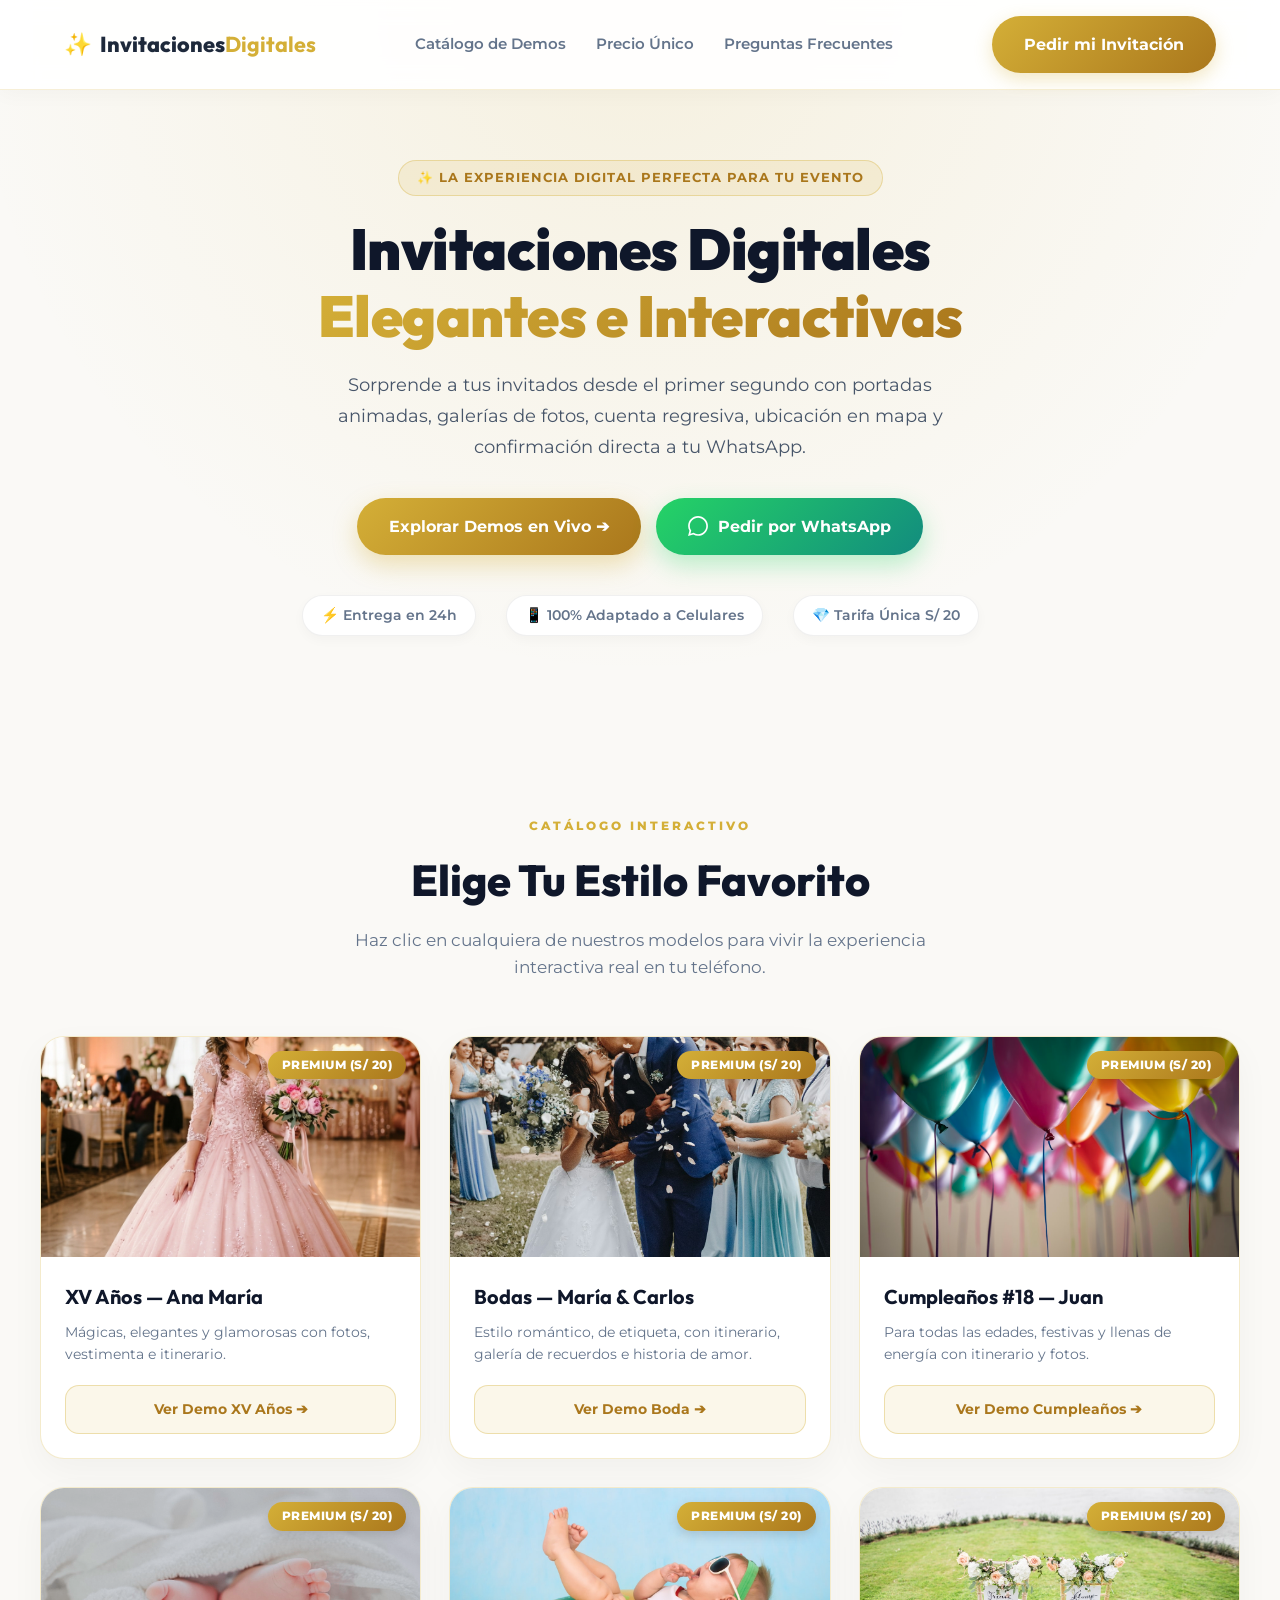
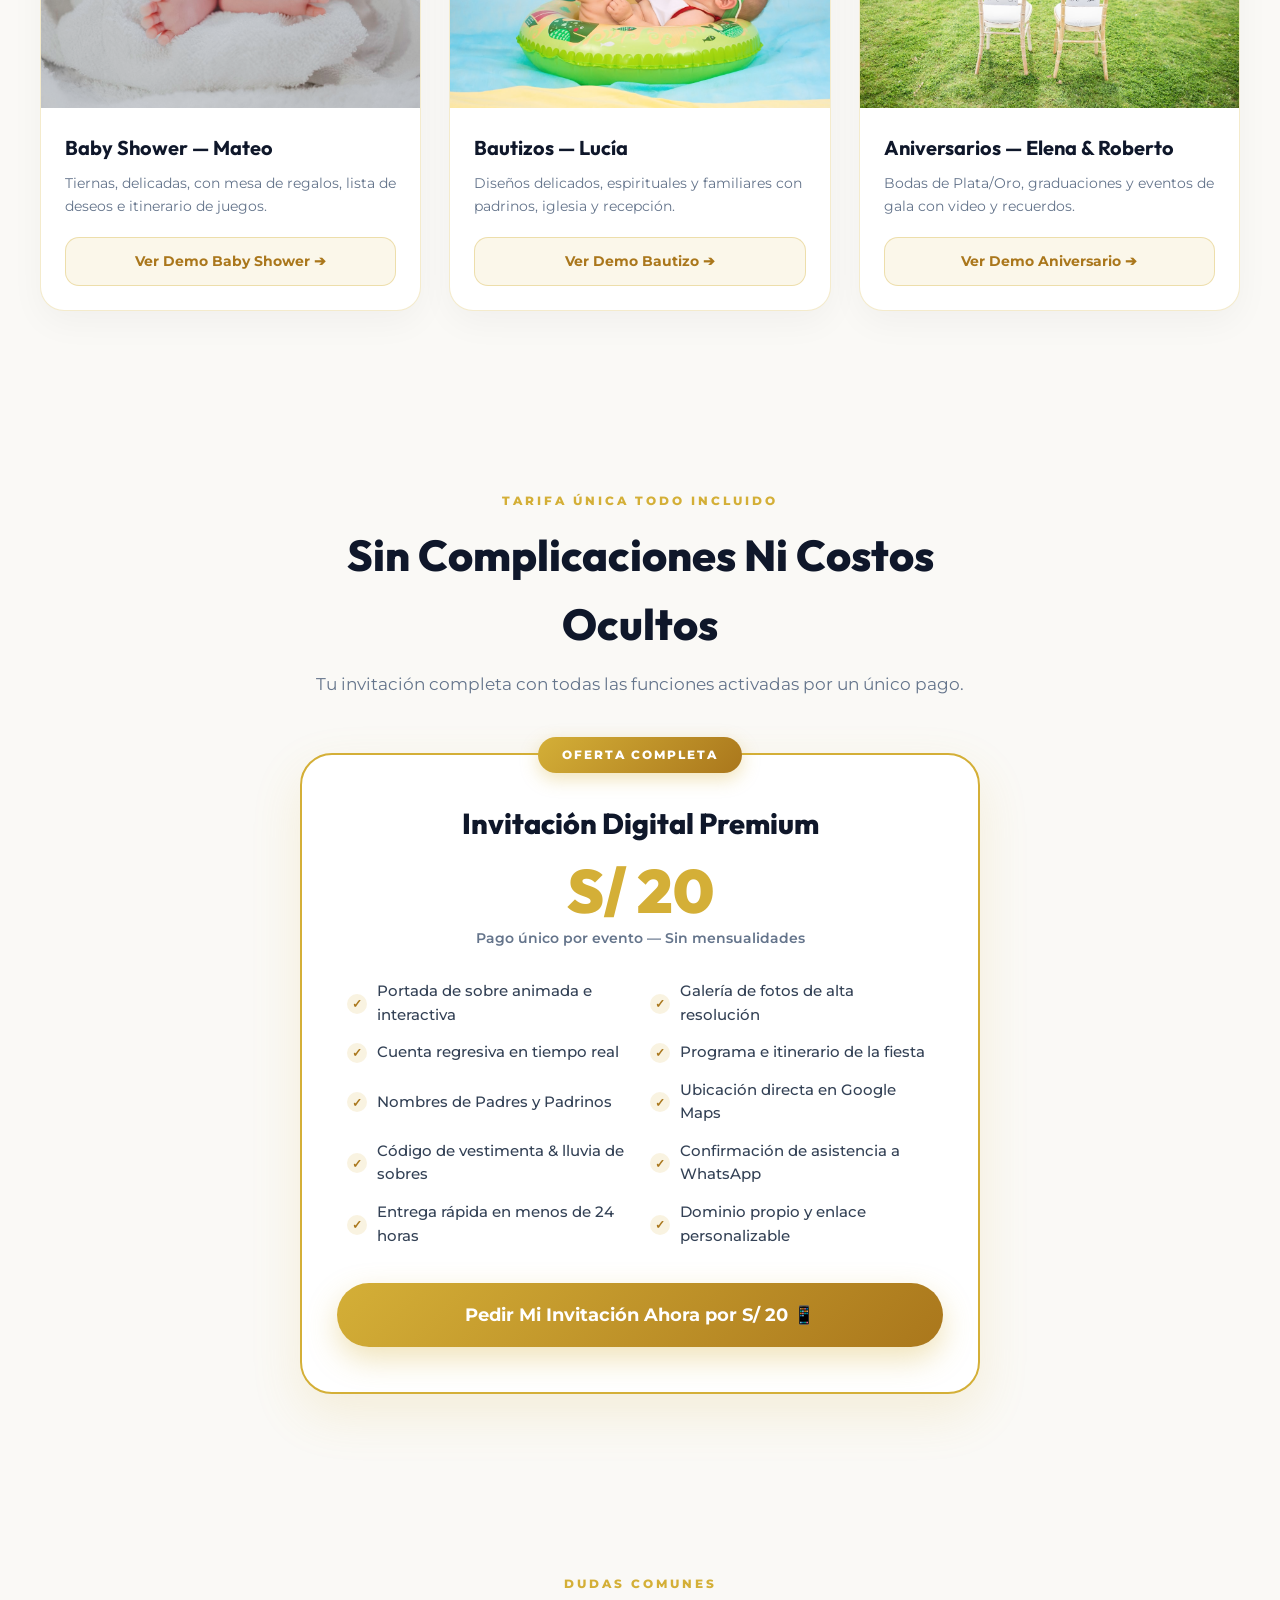
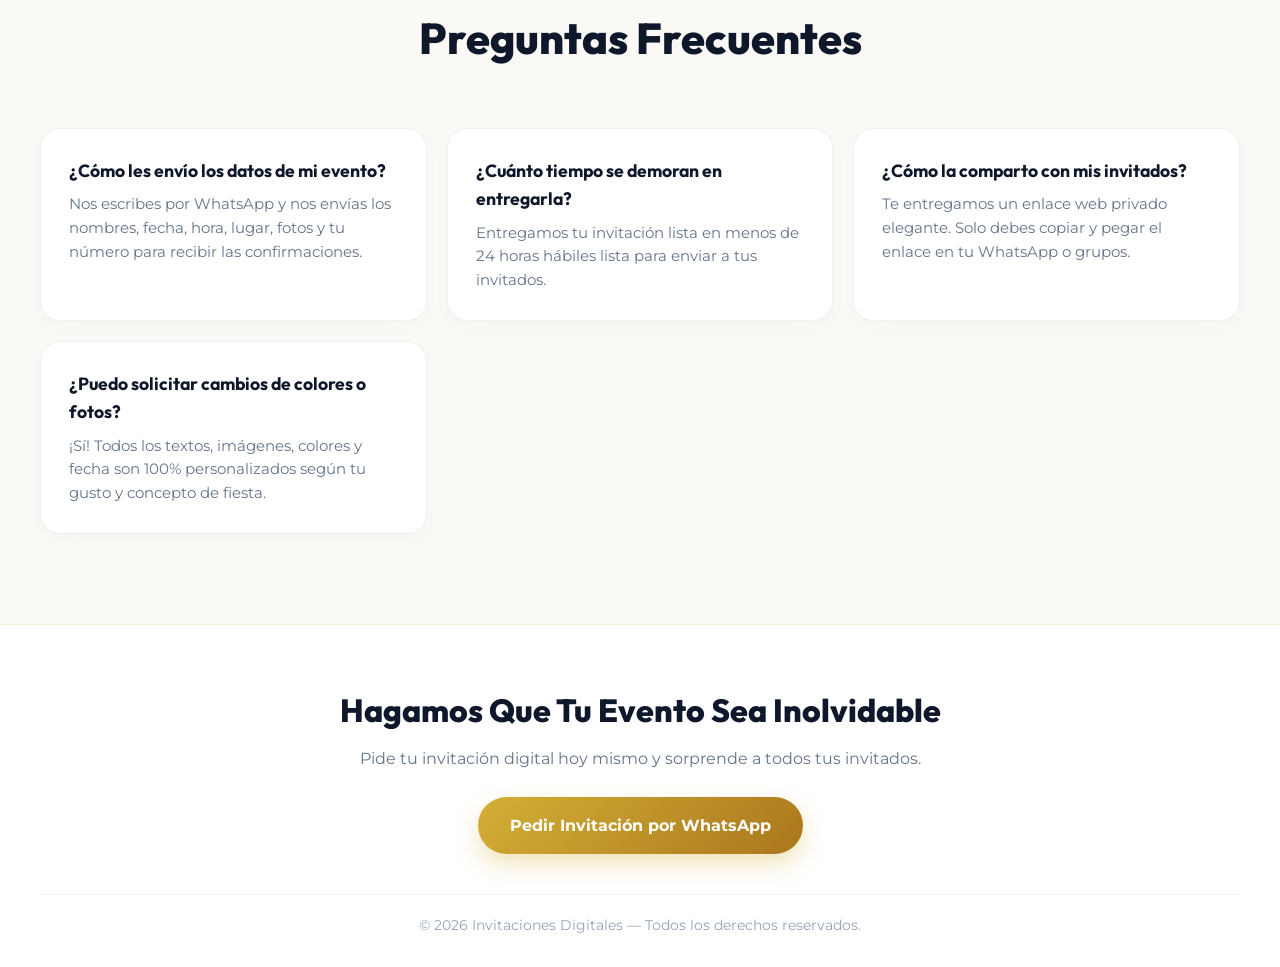
==== index.html @ f4207190 "Actualizacion de invitaciones digitales y demos" ====
<!DOCTYPE html>
<html lang="es">
<head>
    <meta charset="UTF-8">
    <meta name="viewport" content="width=device-width, initial-scale=1.0">
    <title>Invitaciones Digitales e Interactivas | Exclusivas & Elegantes</title>
    <link rel="icon" type="image/svg+xml" href="assets/images/favicon.svg">
    
    <!-- Google Fonts -->
    <link rel="preconnect" href="https://fonts.googleapis.com">
    <link rel="preconnect" href="https://fonts.gstatic.com" crossorigin>
    <link href="https://fonts.googleapis.com/css2?family=Montserrat:wght@400;500;600;700;800&family=Outfit:wght@400;600;700;800;900&display=swap" rel="stylesheet">
    
    <link rel="stylesheet" href="landing.css">
</head>
<body>

    <!-- Header Navigation -->
    <header class="navbar">
        <div class="nav-container">
            <a href="#" class="logo">
                <span class="logo-sparkle">✨</span>
                <span>Invitaciones<strong class="highlight">Digitales</strong></span>
            </a>
            <nav class="nav-links">
                <a href="#demos">Catálogo de Demos</a>
                <a href="#precio">Precio Único</a>
                <a href="#faq">Preguntas Frecuentes</a>
            </nav>
            <a href="https://wa.me/51900000000?text=Hola,%20deseo%20pedir%20mi%20invitaci%C3%B3n%20digital%20personalizada" target="_blank" rel="noopener noreferrer" class="btn btn-nav">
                Pedir mi Invitación
            </a>
        </div>
    </header>

    <!-- Hero Section -->
    <section class="hero-landing">
        <div class="hero-content">
            <span class="badge-tag">✨ La Experiencia Digital Perfecta Para Tu Evento</span>
            <h1 class="hero-main-title">
                Invitaciones Digitales <span class="gradient-text">Elegantes e Interactivas</span>
            </h1>
            <p class="hero-description">
                Sorprende a tus invitados desde el primer segundo con portadas animadas, galerías de fotos, cuenta regresiva, ubicación en mapa y confirmación directa a tu WhatsApp.
            </p>
            <div class="hero-buttons">
                <a href="#demos" class="btn btn-primary-landing">
                    Explorar Demos en Vivo ➔
                </a>
                <a href="https://wa.me/51900000000?text=Hola,%20deseo%20pedir%20informaci%C3%B3n%20para%20mi%20evento" target="_blank" rel="noopener noreferrer" class="btn btn-whatsapp-landing">
                    <svg width="20" height="20" viewBox="0 0 24 24" fill="currentColor"><path d="M.057 24l1.687-6.163c-1.041-1.804-1.588-3.849-1.587-5.946.003-6.556 5.338-11.891 11.893-11.891 3.181.001 6.167 1.24 8.413 3.488 2.245 2.248 3.481 5.236 3.48 8.414-.003 6.557-5.338 11.892-11.893 11.892-1.99-.001-3.951-.5-5.688-1.448l-6.305 1.654zm6.597-3.807c1.676.995 3.276 1.591 5.392 1.592 5.448 0 9.886-4.434 9.889-9.885.002-5.462-4.415-9.89-9.881-9.892-5.452 0-9.887 4.434-9.889 9.884-.001 2.225.651 3.891 1.746 5.634l-.999 3.648 3.742-.981z"/></svg>
                    Pedir por WhatsApp
                </a>
            </div>
            <div class="hero-stats">
                <div class="stat-item">⚡ Entrega en 24h</div>
                <div class="stat-item">📱 100% Adaptado a Celulares</div>
                <div class="stat-item">💎 Tarifa Única S/ 20</div>
            </div>
        </div>
    </section>

    <!-- Live Demos Catalog Section -->
    <section id="demos" class="section-landing">
        <div class="container">
            <div class="section-header">
                <span class="section-tag">CATÁLOGO INTERACTIVO</span>
                <h2>Elige Tu Estilo Favorito</h2>
                <p>Haz clic en cualquiera de nuestros modelos para vivir la experiencia interactiva real en tu teléfono.</p>
            </div>
            <div class="demos-grid">

                <!-- Demo 1: XV Años Premium+ -->
                <div class="demo-card">
                    <div class="demo-badge">PREMIUM (S/ 20)</div>
                    <div class="demo-image-preview">
                        <img src="demos/xv-anos/imagenes/hero.jpg" alt="Demo XV Años">
                    </div>
                    <div class="demo-info">
                        <h3>XV Años — Ana María</h3>
                        <p>Mágicas, elegantes y glamorosas con fotos, vestimenta e itinerario.</p>
                        <a href="./demos/xv-anos/codigo/index.html" target="_blank" class="btn btn-demo">
                            Ver Demo XV Años ➔
                        </a>
                    </div>
                </div>

                <!-- Demo 2: Boda Premium -->
                <div class="demo-card">
                    <div class="demo-badge">PREMIUM (S/ 20)</div>
                    <div class="demo-image-preview">
                        <img src="demos/boda/imagenes/hero.jpg" alt="Demo Boda">
                    </div>
                    <div class="demo-info">
                        <h3>Bodas — María & Carlos</h3>
                        <p>Estilo romántico, de etiqueta, con itinerario, galería de recuerdos e historia de amor.</p>
                        <a href="./demos/boda/codigo/index.html" target="_blank" class="btn btn-demo">
                            Ver Demo Boda ➔
                        </a>
                    </div>
                </div>

                <!-- Demo 3: Cumpleaños Premium -->
                <div class="demo-card">
                    <div class="demo-badge">PREMIUM (S/ 20)</div>
                    <div class="demo-image-preview">
                        <img src="demos/cumpleanos/imagenes/hero.jpg" alt="Demo Cumpleaños">
                    </div>
                    <div class="demo-info">
                        <h3>Cumpleaños #18 — Juan</h3>
                        <p>Para todas las edades, festivas y llenas de energía con itinerario y fotos.</p>
                        <a href="./demos/cumpleanos/codigo/index.html" target="_blank" class="btn btn-demo">
                            Ver Demo Cumpleaños ➔
                        </a>
                    </div>
                </div>

                <!-- Demo 4: Baby Shower Premium -->
                <div class="demo-card">
                    <div class="demo-badge">PREMIUM (S/ 20)</div>
                    <div class="demo-image-preview">
                        <img src="demos/babyshower/imagenes/hero.jpg" alt="Demo Baby Shower">
                    </div>
                    <div class="demo-info">
                        <h3>Baby Shower — Mateo</h3>
                        <p>Tiernas, delicadas, con mesa de regalos, lista de deseos e itinerario de juegos.</p>
                        <a href="./demos/babyshower/codigo/index.html" target="_blank" class="btn btn-demo">
                            Ver Demo Baby Shower ➔
                        </a>
                    </div>
                </div>

                <!-- Demo 5: Bautizo Premium -->
                <div class="demo-card">
                    <div class="demo-badge">PREMIUM (S/ 20)</div>
                    <div class="demo-image-preview">
                        <img src="demos/bautizo/imagenes/hero.jpg" alt="Demo Bautizo">
                    </div>
                    <div class="demo-info">
                        <h3>Bautizos — Lucía</h3>
                        <p>Diseños delicados, espirituales y familiares con padrinos, iglesia y recepción.</p>
                        <a href="./demos/bautizo/codigo/index.html" target="_blank" class="btn btn-demo">
                            Ver Demo Bautizo ➔
                        </a>
                    </div>
                </div>

                <!-- Demo 6: Aniversario Premium -->
                <div class="demo-card">
                    <div class="demo-badge">PREMIUM (S/ 20)</div>
                    <div class="demo-image-preview">
                        <img src="demos/aniversario/imagenes/hero.jpg" alt="Demo Aniversarios">
                    </div>
                    <div class="demo-info">
                        <h3>Aniversarios — Elena & Roberto</h3>
                        <p>Bodas de Plata/Oro, graduaciones y eventos de gala con video y recuerdos.</p>
                        <a href="./demos/aniversario/codigo/index.html" target="_blank" class="btn btn-demo">
                            Ver Demo Aniversario ➔
                        </a>
                    </div>
                </div>

            </div>
        </div>
    </section>

    <!-- Single Pricing Section (S/ 20) -->
    <section id="precio" class="section-landing">
        <div class="container">
            <div class="section-header">
                <span class="section-tag">TARIFA ÚNICA TODO INCLUIDO</span>
                <h2>Sin Complicaciones Ni Costos Ocultos</h2>
                <p>Tu invitación completa con todas las funciones activadas por un único pago.</p>
            </div>
            
            <div class="single-price-card">
                <div class="price-tag-badge">OFERTA COMPLETA</div>
                <div class="single-price-header">
                    <h3>Invitación Digital Premium</h3>
                    <div class="big-price">S/ 20</div>
                    <div class="big-price-sub">Pago único por evento — Sin mensualidades</div>
                </div>

                <div class="features-list-grid">
                    <div class="feature-check-item">
                        <span class="check-icon">✓</span>
                        <span>Portada de sobre animada e interactiva</span>
                    </div>
                    <div class="feature-check-item">
                        <span class="check-icon">✓</span>
                        <span>Galería de fotos de alta resolución</span>
                    </div>
                    <div class="feature-check-item">
                        <span class="check-icon">✓</span>
                        <span>Cuenta regresiva en tiempo real</span>
                    </div>
                    <div class="feature-check-item">
                        <span class="check-icon">✓</span>
                        <span>Programa e itinerario de la fiesta</span>
                    </div>
                    <div class="feature-check-item">
                        <span class="check-icon">✓</span>
                        <span>Nombres de Padres y Padrinos</span>
                    </div>
                    <div class="feature-check-item">
                        <span class="check-icon">✓</span>
                        <span>Ubicación directa en Google Maps</span>
                    </div>
                    <div class="feature-check-item">
                        <span class="check-icon">✓</span>
                        <span>Código de vestimenta & lluvia de sobres</span>
                    </div>
                    <div class="feature-check-item">
                        <span class="check-icon">✓</span>
                        <span>Confirmación de asistencia a WhatsApp</span>
                    </div>
                    <div class="feature-check-item">
                        <span class="check-icon">✓</span>
                        <span>Entrega rápida en menos de 24 horas</span>
                    </div>
                    <div class="feature-check-item">
                        <span class="check-icon">✓</span>
                        <span>Dominio propio y enlace personalizable</span>
                    </div>
                </div>

                <a href="https://wa.me/51900000000?text=Hola,%20deseo%20pedir%20mi%20invitaci%C3%B3n%20digital%20por%20S/20" target="_blank" rel="noopener noreferrer" class="btn btn-price-cta">
                    Pedir Mi Invitación Ahora por S/ 20 📱
                </a>
            </div>
        </div>
    </section>

    <!-- FAQ Section -->
    <section id="faq" class="section-landing">
        <div class="container">
            <div class="section-header">
                <span class="section-tag">DUDAS COMUNES</span>
                <h2>Preguntas Frecuentes</h2>
            </div>
            <div class="faq-grid">
                <div class="faq-item">
                    <h4>¿Cómo les envío los datos de mi evento?</h4>
                    <p>Nos escribes por WhatsApp y nos envías los nombres, fecha, hora, lugar, fotos y tu número para recibir las confirmaciones.</p>
                </div>
                <div class="faq-item">
                    <h4>¿Cuánto tiempo se demoran en entregarla?</h4>
                    <p>Entregamos tu invitación lista en menos de 24 horas hábiles lista para enviar a tus invitados.</p>
                </div>
                <div class="faq-item">
                    <h4>¿Cómo la comparto con mis invitados?</h4>
                    <p>Te entregamos un enlace web privado elegante. Solo debes copiar y pegar el enlace en tu WhatsApp o grupos.</p>
                </div>
                <div class="faq-item">
                    <h4>¿Puedo solicitar cambios de colores o fotos?</h4>
                    <p>¡Sí! Todos los textos, imágenes, colores y fecha son 100% personalizados según tu gusto y concepto de fiesta.</p>
                </div>
            </div>
        </div>
    </section>

    <!-- Footer -->
    <footer class="footer-landing">
        <div class="container">
            <h2>Hagamos Que Tu Evento Sea Inolvidable</h2>
            <p>Pide tu invitación digital hoy mismo y sorprende a todos tus invitados.</p>
            <a href="https://wa.me/51900000000?text=Hola,%20quiero%20hacer%20un%20pedido%20de%20invitaci%C3%B3n" target="_blank" rel="noopener noreferrer" class="btn btn-primary-landing">
                Pedir Invitación por WhatsApp
            </a>
            <div class="footer-note">
                © 2026 Invitaciones Digitales — Todos los derechos reservados.
            </div>
        </div>
    </footer>

</body>
</html>
---- landing.css ----
/* ==========================================================================
   LANDING PAGE COMERCIAL HAUTE COUTURE — TEMA CLARO PREMIUM (S/ 20)
   ========================================================================== */

*, *::before, *::after {
    box-sizing: border-box;
    margin: 0;
    padding: 0;
}

html {
    scroll-behavior: smooth;
    font-size: 16px;
}

body {
    font-family: 'Montserrat', -apple-system, BlinkMacSystemFont, sans-serif;
    background-color: #faf9f6;
    color: #1e293b;
    line-height: 1.6;
    overflow-x: hidden;
    max-width: 100vw;
}

/* ==========================================================================
   HEADER & NAVBAR
   ========================================================================== */
.navbar {
    position: fixed;
    top: 0;
    left: 0;
    width: 100%;
    z-index: 9999;
    background: rgba(255, 255, 255, 0.92);
    backdrop-filter: blur(14px);
    border-bottom: 1px solid rgba(212, 175, 55, 0.2);
    padding: 16px 0;
    box-shadow: 0 4px 20px rgba(0, 0, 0, 0.03);
}

.nav-container {
    max-width: 1200px;
    margin: 0 auto;
    padding: 0 24px;
    display: flex;
    align-items: center;
    justify-content: space-between;
}

.logo {
    display: flex;
    align-items: center;
    gap: 8px;
    font-family: 'Outfit', sans-serif;
    font-size: 1.35rem;
    font-weight: 800;
    color: #1e293b;
    text-decoration: none;
}

.logo-sparkle {
    font-size: 1.4rem;
}

.highlight {
    color: #d4af37;
}

.nav-links {
    display: flex;
    gap: 30px;
}

.nav-links a {
    color: #64748b;
    text-decoration: none;
    font-size: 0.92rem;
    font-weight: 600;
    transition: color 0.3s ease;
}

.nav-links a:hover {
    color: #d4af37;
}

.btn-nav {
    background: linear-gradient(135deg, #d4af37 0%, #aa771c 100%);
    color: #ffffff;
    padding: 11px 22px;
    border-radius: 50px;
    font-size: 0.88rem;
    font-weight: 700;
    text-decoration: none;
    box-shadow: 0 6px 18px rgba(212, 175, 55, 0.3);
    transition: transform 0.3s ease, box-shadow 0.3s ease;
}

.btn-nav:hover {
    transform: translateY(-2px);
    box-shadow: 0 10px 25px rgba(212, 175, 55, 0.45);
}

/* ==========================================================================
   HERO SECTION
   ========================================================================== */
.hero-landing {
    padding: 160px 20px 90px;
    text-align: center;
    background: radial-gradient(circle at top center, rgba(212, 175, 55, 0.12) 0%, rgba(250, 249, 246, 0) 70%);
    position: relative;
}

.hero-content {
    max-width: 820px;
    margin: 0 auto;
}

.badge-tag {
    display: inline-block;
    background: rgba(212, 175, 55, 0.12);
    border: 1px solid rgba(212, 175, 55, 0.35);
    color: #aa771c;
    font-size: 0.8rem;
    font-weight: 700;
    letter-spacing: 1px;
    padding: 7px 18px;
    border-radius: 50px;
    margin-bottom: 20px;
    text-transform: uppercase;
}

.hero-main-title {
    font-family: 'Outfit', sans-serif;
    font-size: clamp(2.4rem, 6vw, 3.6rem);
    font-weight: 900;
    color: #0f172a;
    line-height: 1.15;
    margin-bottom: 20px;
    letter-spacing: -0.5px;
}

.gradient-text {
    background: linear-gradient(135deg, #d4af37 0%, #aa771c 100%);
    -webkit-background-clip: text;
    -webkit-text-fill-color: transparent;
}

.hero-description {
    font-size: 1.15rem;
    color: #475569;
    max-width: 680px;
    margin: 0 auto 35px;
    line-height: 1.7;
}

.hero-buttons {
    display: flex;
    gap: 15px;
    justify-content: center;
    flex-wrap: wrap;
    margin-bottom: 40px;
}

.btn {
    display: inline-flex;
    align-items: center;
    justify-content: center;
    gap: 10px;
    padding: 16px 32px;
    border-radius: 50px;
    font-weight: 700;
    font-size: 0.98rem;
    text-decoration: none;
    transition: all 0.3s ease;
}

.btn-primary-landing {
    background: linear-gradient(135deg, #d4af37 0%, #aa771c 100%);
    color: #ffffff;
    box-shadow: 0 10px 25px rgba(212, 175, 55, 0.35);
}

.btn-whatsapp-landing {
    background: linear-gradient(135deg, #25D366 0%, #128C7E 100%);
    color: #ffffff;
    box-shadow: 0 10px 25px rgba(37, 211, 102, 0.3);
}

.btn:hover {
    transform: translateY(-3px);
}

.hero-stats {
    display: flex;
    justify-content: center;
    gap: 30px;
    flex-wrap: wrap;
    font-size: 0.9rem;
    color: #64748b;
    font-weight: 600;
}

.stat-item {
    display: flex;
    align-items: center;
    gap: 8px;
    background: #ffffff;
    padding: 8px 18px;
    border-radius: 30px;
    border: 1px solid rgba(0, 0, 0, 0.06);
    box-shadow: 0 4px 12px rgba(0, 0, 0, 0.03);
}

/* ==========================================================================
   SECCIONES Y LAYOUT GENERAL
   ========================================================================== */
.section-landing {
    padding: 90px 20px;
}

.container {
    max-width: 1200px;
    margin: 0 auto;
}

.section-header {
    text-align: center;
    max-width: 650px;
    margin: 0 auto 55px;
}

.section-tag {
    font-size: 0.78rem;
    font-weight: 800;
    letter-spacing: 3px;
    color: #d4af37;
    text-transform: uppercase;
    display: block;
    margin-bottom: 10px;
}

.section-header h2 {
    font-family: 'Outfit', sans-serif;
    font-size: clamp(2rem, 5vw, 2.7rem);
    font-weight: 800;
    color: #0f172a;
    margin-bottom: 12px;
}

.section-header p {
    color: #64748b;
    font-size: 1.05rem;
}

/* ==========================================================================
   CATÁLOGO DE DEMOS
   ========================================================================== */
.demos-grid {
    display: grid;
    grid-template-columns: repeat(auto-fit, minmax(320px, 1fr));
    gap: 28px;
}

.demo-card {
    background: #ffffff;
    border-radius: 24px;
    overflow: hidden;
    border: 1px solid rgba(212, 175, 55, 0.25);
    box-shadow: 0 12px 35px rgba(0, 0, 0, 0.04);
    transition: transform 0.35s ease, box-shadow 0.35s ease;
    position: relative;
}

.demo-card:hover {
    transform: translateY(-6px);
    box-shadow: 0 20px 45px rgba(212, 175, 55, 0.18);
}

.demo-badge {
    position: absolute;
    top: 14px;
    right: 14px;
    background: linear-gradient(135deg, #d4af37 0%, #aa771c 100%);
    color: #ffffff;
    font-size: 0.72rem;
    font-weight: 800;
    padding: 5px 14px;
    border-radius: 20px;
    box-shadow: 0 4px 12px rgba(0, 0, 0, 0.15);
    z-index: 2;
    letter-spacing: 0.5px;
}

.demo-image-preview {
    height: 220px;
    overflow: hidden;
    position: relative;
}

.demo-image-preview img {
    width: 100%;
    height: 100%;
    object-fit: cover;
    transition: transform 0.5s ease;
}

.demo-card:hover .demo-image-preview img {
    transform: scale(1.06);
}

.demo-info {
    padding: 24px;
}

.demo-info h3 {
    font-family: 'Outfit', sans-serif;
    font-size: 1.25rem;
    color: #0f172a;
    margin-bottom: 8px;
    font-weight: 700;
}

.demo-info p {
    color: #64748b;
    font-size: 0.9rem;
    margin-bottom: 20px;
    line-height: 1.55;
}

.btn-demo {
    width: 100%;
    background: rgba(212, 175, 55, 0.1);
    color: #aa771c;
    border: 1.5px solid rgba(212, 175, 55, 0.35);
    padding: 12px;
    border-radius: 14px;
    font-weight: 700;
    font-size: 0.9rem;
}

.btn-demo:hover {
    background: linear-gradient(135deg, #d4af37 0%, #aa771c 100%);
    color: #ffffff;
    border-color: transparent;
}

/* ==========================================================================
   SECCIÓN PRECIO ÚNICO (S/ 20)
   ========================================================================== */
.single-price-card {
    background: #ffffff;
    border: 2px solid #d4af37;
    border-radius: 32px;
    max-width: 680px;
    margin: 0 auto;
    padding: 45px 35px;
    text-align: center;
    box-shadow: 0 20px 50px rgba(212, 175, 55, 0.15);
    position: relative;
}

.price-tag-badge {
    position: absolute;
    top: -18px;
    left: 50%;
    transform: translateX(-50%);
    background: linear-gradient(135deg, #d4af37 0%, #aa771c 100%);
    color: #ffffff;
    font-size: 0.78rem;
    font-weight: 800;
    letter-spacing: 2px;
    text-transform: uppercase;
    padding: 8px 24px;
    border-radius: 50px;
    box-shadow: 0 6px 18px rgba(212, 175, 55, 0.35);
}

.single-price-header {
    margin-bottom: 30px;
}

.single-price-header h3 {
    font-family: 'Outfit', sans-serif;
    font-size: 1.8rem;
    color: #0f172a;
    margin-bottom: 8px;
    font-weight: 800;
}

.big-price {
    font-family: 'Outfit', sans-serif;
    font-size: 3.8rem;
    font-weight: 900;
    color: #d4af37;
    line-height: 1;
    margin: 15px 0 5px;
}

.big-price-sub {
    font-size: 0.9rem;
    color: #64748b;
    font-weight: 600;
}

.features-list-grid {
    display: grid;
    grid-template-columns: repeat(2, 1fr);
    gap: 14px 20px;
    text-align: left;
    margin-bottom: 35px;
    padding: 0 10px;
}

.feature-check-item {
    display: flex;
    align-items: center;
    gap: 10px;
    font-size: 0.92rem;
    color: #334155;
    font-weight: 500;
}

.check-icon {
    width: 20px;
    height: 20px;
    background: rgba(212, 175, 55, 0.15);
    border-radius: 50%;
    display: flex;
    align-items: center;
    justify-content: center;
    color: #aa771c;
    font-weight: 800;
    font-size: 0.75rem;
    flex-shrink: 0;
}

.btn-price-cta {
    width: 100%;
    background: linear-gradient(135deg, #d4af37 0%, #aa771c 100%);
    color: #ffffff;
    font-size: 1.1rem;
    padding: 18px;
    border-radius: 50px;
    box-shadow: 0 12px 30px rgba(212, 175, 55, 0.35);
}

/* ==========================================================================
   PREGUNTAS FRECUENTES (FAQ)
   ========================================================================== */
.faq-grid {
    display: grid;
    grid-template-columns: repeat(auto-fit, minmax(320px, 1fr));
    gap: 20px;
}

.faq-item {
    background: #ffffff;
    border: 1px solid rgba(0, 0, 0, 0.06);
    padding: 28px;
    border-radius: 20px;
    box-shadow: 0 6px 20px rgba(0, 0, 0, 0.02);
}

.faq-item h4 {
    font-family: 'Outfit', sans-serif;
    font-size: 1.1rem;
    color: #0f172a;
    margin-bottom: 8px;
    font-weight: 700;
}

.faq-item p {
    color: #64748b;
    font-size: 0.92rem;
    line-height: 1.6;
}

/* ==========================================================================
   FOOTER
   ========================================================================== */
.footer-landing {
    background: #ffffff;
    border-top: 1px solid rgba(212, 175, 55, 0.2);
    padding: 60px 20px 30px;
    text-align: center;
}

.footer-landing h2 {
    font-family: 'Outfit', sans-serif;
    font-size: 2rem;
    color: #0f172a;
    margin-bottom: 10px;
    font-weight: 800;
}

.footer-landing p {
    color: #64748b;
    margin-bottom: 25px;
}

.footer-note {
    margin-top: 40px;
    font-size: 0.85rem;
    color: #94a3b8;
    border-top: 1px solid rgba(0, 0, 0, 0.05);
    padding-top: 20px;
}

/* Responsive Breakpoints */
@media (max-width: 768px) {
    .nav-links {
        display: none;
    }
    .features-list-grid {
        grid-template-columns: 1fr;
    }
    .hero-landing {
        padding-top: 120px;
    }
    .single-price-card {
        padding: 35px 20px;
    }
}
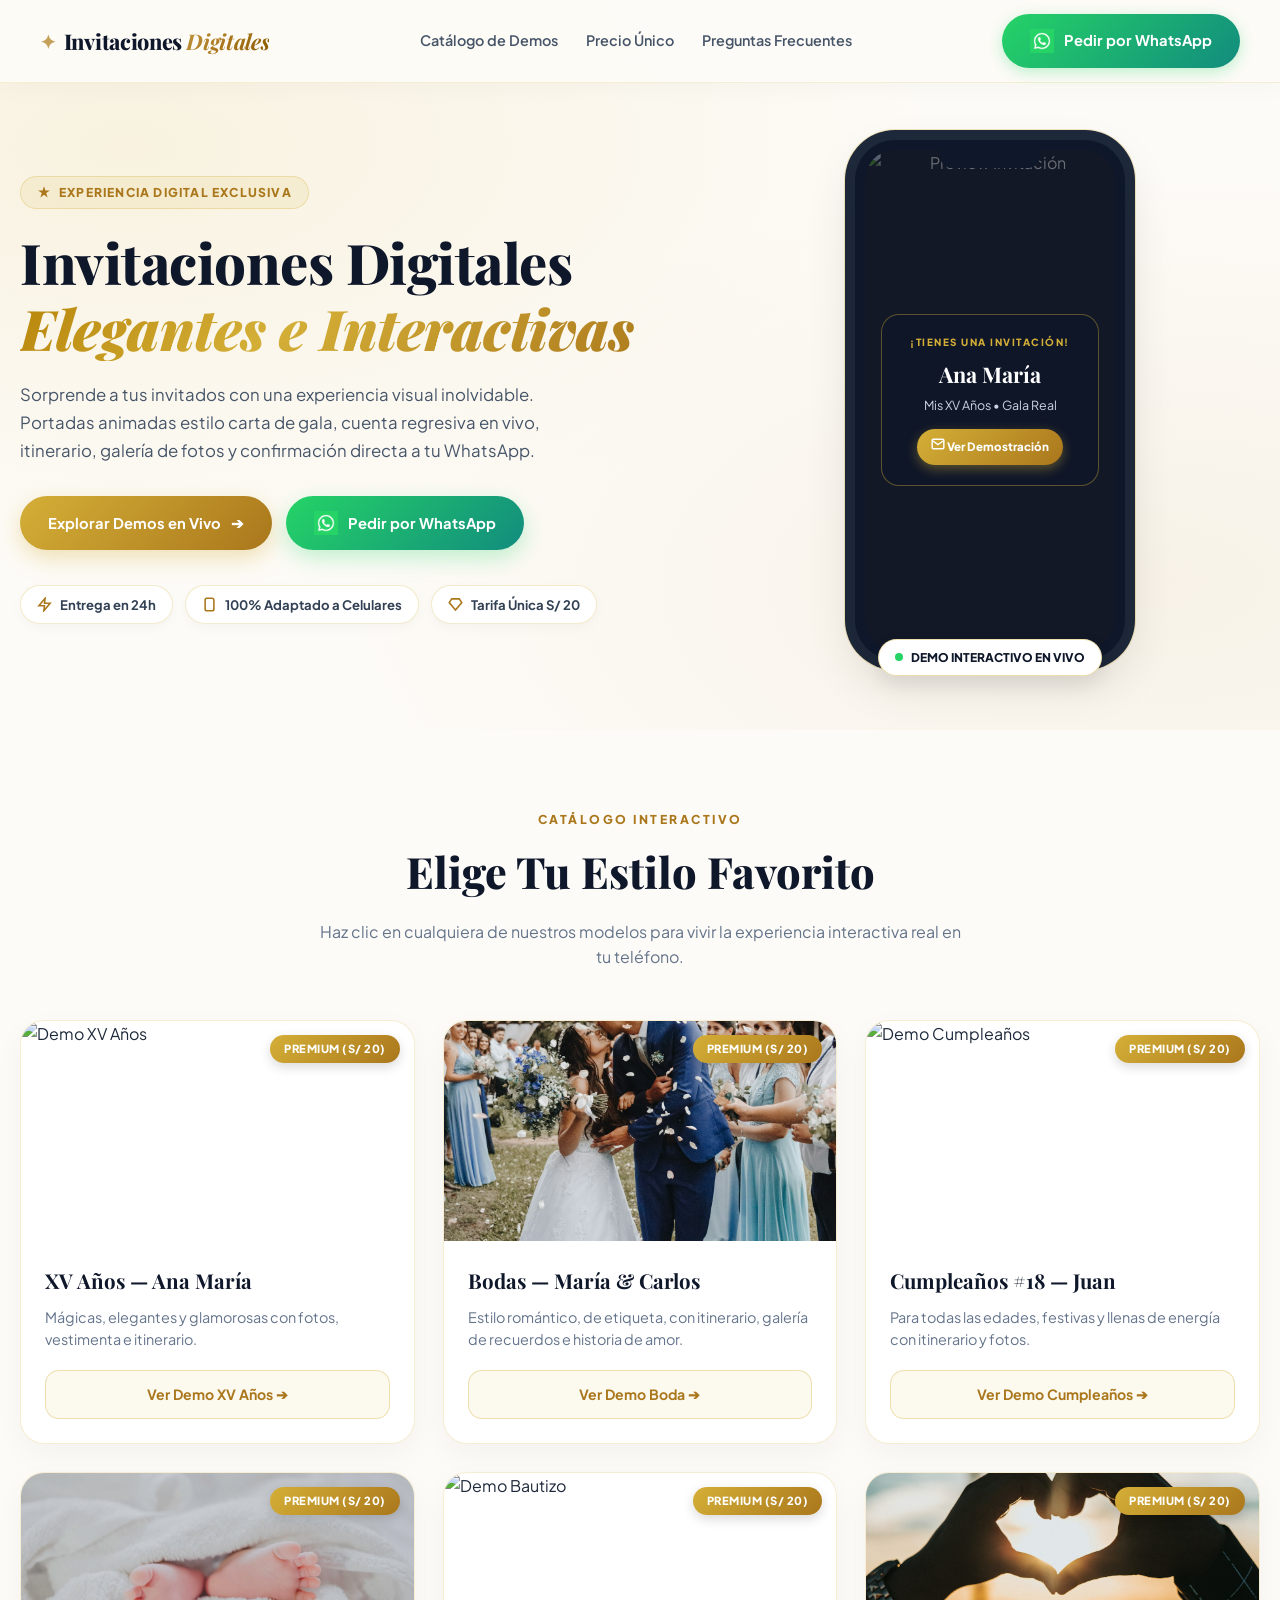
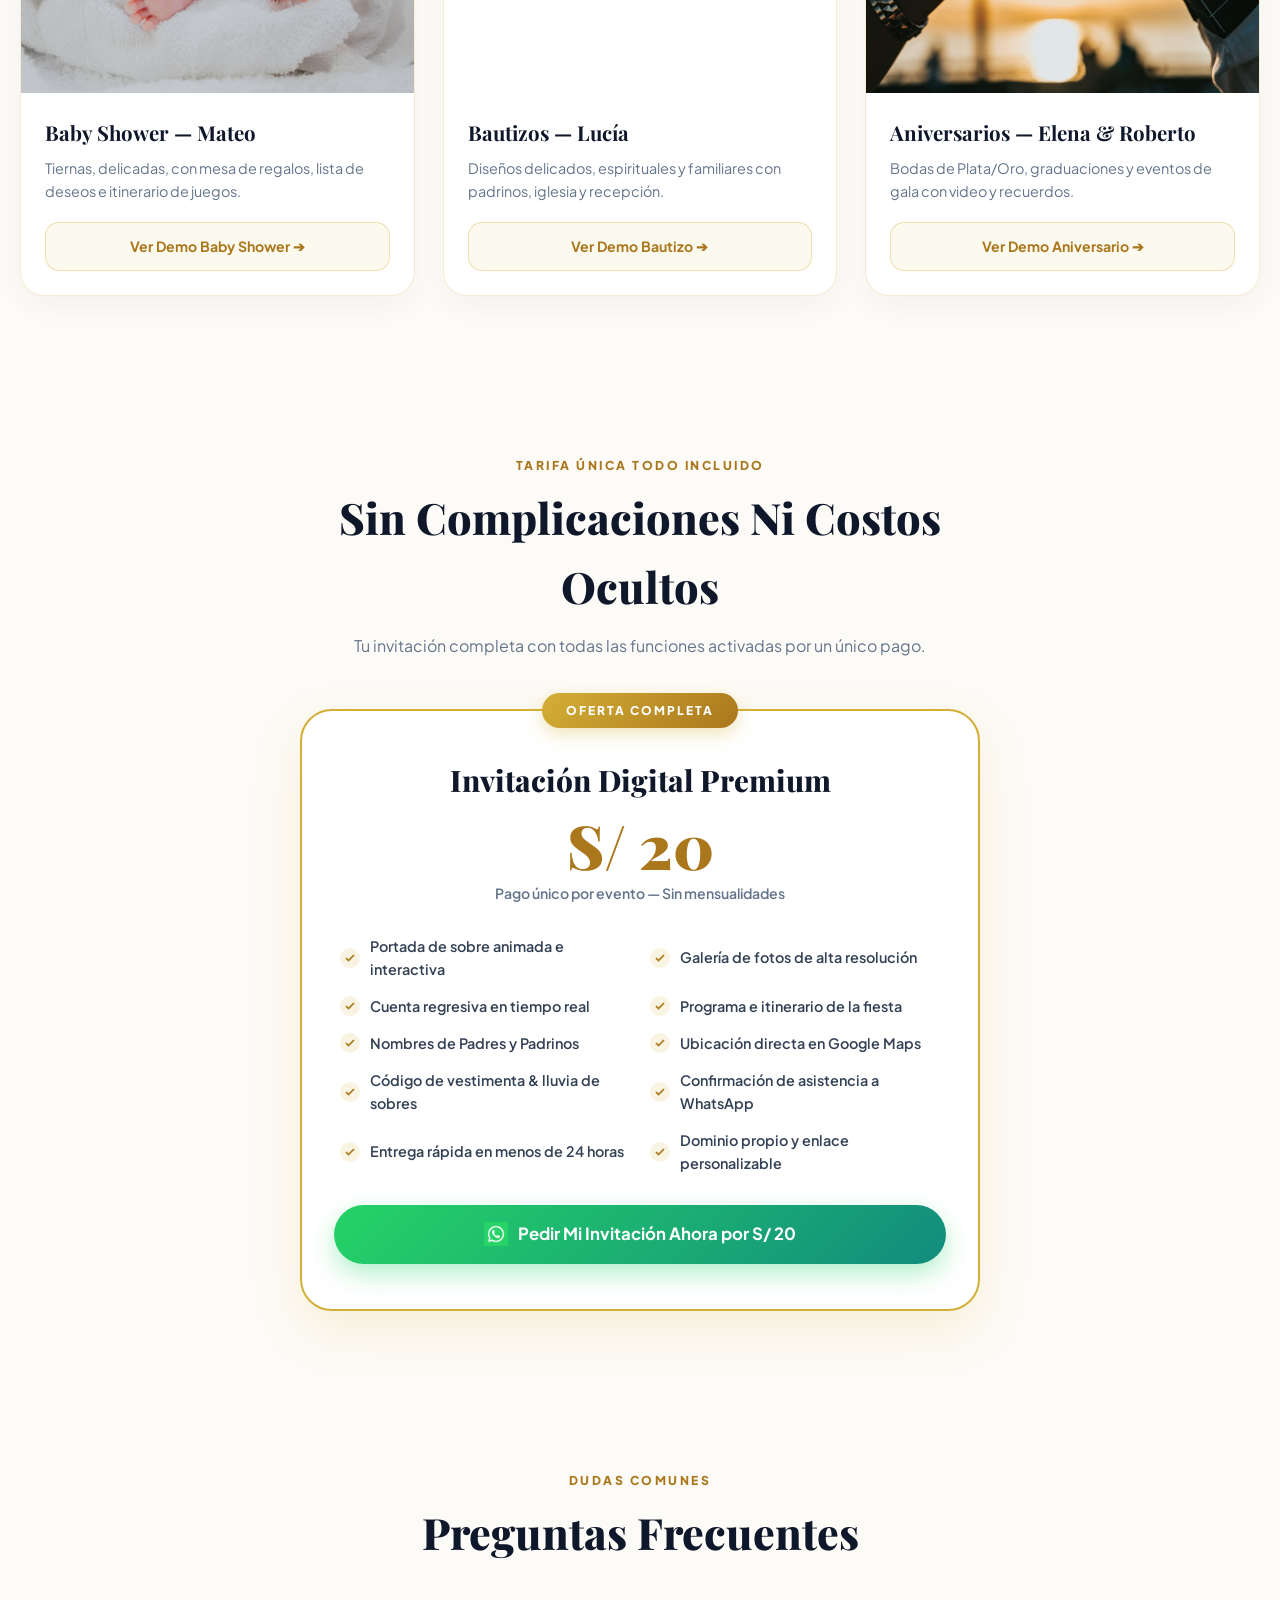
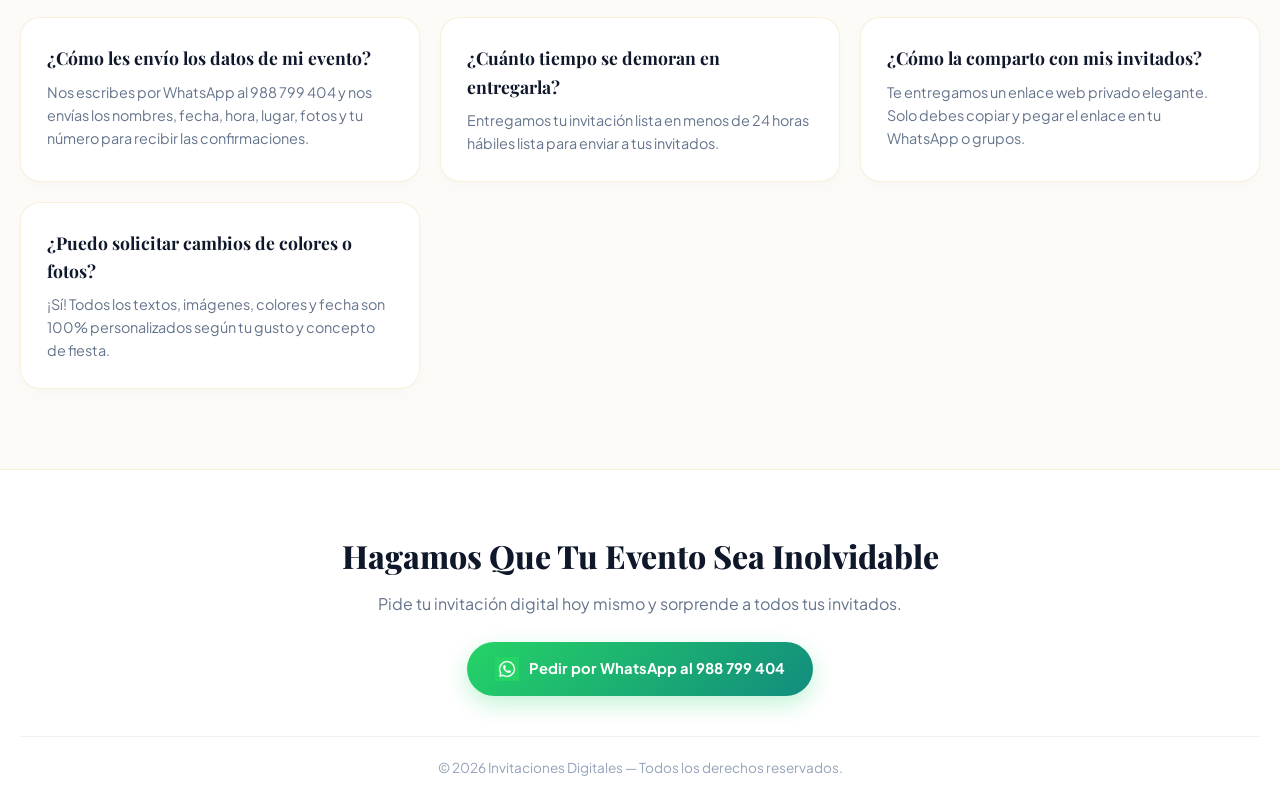
==== commit 2b3ba6e1: "Actualizacion completa: foto adolescente quinceanera, icono oficial whatsapp.png y landing tema clar" ====
--- a/index.html
+++ b/index.html
@@ -2,14 +2,14 @@
 <html lang="es">
 <head>
     <meta charset="UTF-8">
-    <meta name="viewport" content="width=device-width, initial-scale=1.0">
+    <meta name="viewport" content="width=device-width, initial-scale=1.0, maximum-scale=1.0, user-scalable=no">
     <title>Invitaciones Digitales e Interactivas | Exclusivas & Elegantes</title>
     <link rel="icon" type="image/svg+xml" href="assets/images/favicon.svg">
     
-    <!-- Google Fonts -->
+    <!-- Google Fonts: Luxury Serif & Modern Sans-Serif -->
     <link rel="preconnect" href="https://fonts.googleapis.com">
     <link rel="preconnect" href="https://fonts.gstatic.com" crossorigin>
-    <link href="https://fonts.googleapis.com/css2?family=Montserrat:wght@400;500;600;700;800&family=Outfit:wght@400;600;700;800;900&display=swap" rel="stylesheet">
+    <link href="https://fonts.googleapis.com/css2?family=Cormorant+Garamond:ital,wght@0,600;0,700;1,600&family=Montserrat:wght@400;500;600;700;800&family=Outfit:wght@400;600;700;800;900&family=Playfair+Display:ital,wght@0,600;0,700;0,800;0,900;1,600;1,700&family=Plus+Jakarta+Sans:wght@400;500;600;700;800&display=swap" rel="stylesheet">
     
     <link rel="stylesheet" href="landing.css">
 </head>
@@ -19,7 +19,7 @@
     <header class="navbar">
         <div class="nav-container">
             <a href="#" class="logo">
-                <span class="logo-sparkle">✨</span>
+                <span class="logo-sparkle">✦</span>
                 <span>Invitaciones<strong class="highlight">Digitales</strong></span>
             </a>
             <nav class="nav-links">
@@ -27,36 +27,83 @@
                 <a href="#precio">Precio Único</a>
                 <a href="#faq">Preguntas Frecuentes</a>
             </nav>
-            <a href="https://wa.me/51900000000?text=Hola,%20deseo%20pedir%20mi%20invitaci%C3%B3n%20digital%20personalizada" target="_blank" rel="noopener noreferrer" class="btn btn-nav">
-                Pedir mi Invitación
+            <a href="https://wa.me/51988799404?text=Hola,%20deseo%20pedir%20mi%20invitaci%C3%B3n%20digital%20personalizada" target="_blank" rel="noopener noreferrer" class="btn btn-nav">
+                <img src="whatsapp.png" alt="WhatsApp" class="wa-btn-icon">
+                <span>Pedir por WhatsApp</span>
             </a>
         </div>
     </header>
 
-    <!-- Hero Section -->
+    <!-- Luxury Hero Section (Split Layout with Smartphone Showcase) -->
     <section class="hero-landing">
-        <div class="hero-content">
-            <span class="badge-tag">✨ La Experiencia Digital Perfecta Para Tu Evento</span>
-            <h1 class="hero-main-title">
-                Invitaciones Digitales <span class="gradient-text">Elegantes e Interactivas</span>
-            </h1>
-            <p class="hero-description">
-                Sorprende a tus invitados desde el primer segundo con portadas animadas, galerías de fotos, cuenta regresiva, ubicación en mapa y confirmación directa a tu WhatsApp.
-            </p>
-            <div class="hero-buttons">
-                <a href="#demos" class="btn btn-primary-landing">
-                    Explorar Demos en Vivo ➔
-                </a>
-                <a href="https://wa.me/51900000000?text=Hola,%20deseo%20pedir%20informaci%C3%B3n%20para%20mi%20evento" target="_blank" rel="noopener noreferrer" class="btn btn-whatsapp-landing">
-                    <svg width="20" height="20" viewBox="0 0 24 24" fill="currentColor"><path d="M.057 24l1.687-6.163c-1.041-1.804-1.588-3.849-1.587-5.946.003-6.556 5.338-11.891 11.893-11.891 3.181.001 6.167 1.24 8.413 3.488 2.245 2.248 3.481 5.236 3.48 8.414-.003 6.557-5.338 11.892-11.893 11.892-1.99-.001-3.951-.5-5.688-1.448l-6.305 1.654zm6.597-3.807c1.676.995 3.276 1.591 5.392 1.592 5.448 0 9.886-4.434 9.889-9.885.002-5.462-4.415-9.89-9.881-9.892-5.452 0-9.887 4.434-9.889 9.884-.001 2.225.651 3.891 1.746 5.634l-.999 3.648 3.742-.981z"/></svg>
-                    Pedir por WhatsApp
-                </a>
-            </div>
-            <div class="hero-stats">
-                <div class="stat-item">⚡ Entrega en 24h</div>
-                <div class="stat-item">📱 100% Adaptado a Celulares</div>
-                <div class="stat-item">💎 Tarifa Única S/ 20</div>
-            </div>
+        <div class="hero-grid-container">
+            
+            <!-- Left Text Content -->
+            <div class="hero-text-side">
+                <span class="badge-tag">
+                    <svg width="14" height="14" viewBox="0 0 24 24" fill="currentColor"><path d="M12 2l2.4 7.4h7.6l-6.2 4.5 2.4 7.4-6.2-4.5-6.2 4.5 2.4-7.4-6.2-4.5h7.6z"/></svg>
+                    Experiencia Digital Exclusiva
+                </span>
+                
+                <h1 class="hero-main-title">
+                    Invitaciones Digitales <span class="gradient-text">Elegantes e Interactivas</span>
+                </h1>
+                
+                <p class="hero-description">
+                    Sorprende a tus invitados con una experiencia visual inolvidable. Portadas animadas estilo carta de gala, cuenta regresiva en vivo, itinerario, galería de fotos y confirmación directa a tu WhatsApp.
+                </p>
+                
+                <div class="hero-buttons">
+                    <a href="#demos" class="btn btn-primary-landing">
+                        <span>Explorar Demos en Vivo</span>
+                        <span>➔</span>
+                    </a>
+                    <a href="https://wa.me/51988799404?text=Hola,%20deseo%20pedir%20informaci%C3%B3n%20para%20mi%20evento" target="_blank" rel="noopener noreferrer" class="btn btn-whatsapp-landing">
+                        <img src="whatsapp.png" alt="WhatsApp" class="wa-btn-icon">
+                        <span>Pedir por WhatsApp</span>
+                    </a>
+                </div>
+                
+                <div class="hero-stats">
+                    <div class="stat-item">
+                        <svg width="15" height="15" viewBox="0 0 24 24" fill="none" stroke="#aa771c" stroke-width="2.5"><polygon points="13 2 3 14 12 14 11 22 21 10 12 10 13 2"/></svg>
+                        <span>Entrega en 24h</span>
+                    </div>
+                    <div class="stat-item">
+                        <svg width="15" height="15" viewBox="0 0 24 24" fill="none" stroke="#aa771c" stroke-width="2.5"><rect x="5" y="2" width="14" height="20" rx="3"/><line x1="12" y1="18" x2="12.01" y2="18"/></svg>
+                        <span>100% Adaptado a Celulares</span>
+                    </div>
+                    <div class="stat-item">
+                        <svg width="15" height="15" viewBox="0 0 24 24" fill="none" stroke="#aa771c" stroke-width="2.5"><path d="M6 3h12l4 6-10 12L2 9z"/></svg>
+                        <span>Tarifa Única S/ 20</span>
+                    </div>
+                </div>
+            </div>
+
+            <!-- Right Smartphone Showcase Mockup -->
+            <div class="hero-mockup-side">
+                <div class="phone-mockup-wrapper">
+                    <div class="phone-notch"></div>
+                    <div class="phone-screen">
+                        <img src="demos/xv-anos/imagenes/hero.jpg" alt="Preview Invitación" class="mockup-bg-img">
+                        <div class="mockup-card-content">
+                            <span class="mockup-badge">¡TIENES UNA INVITACIÓN!</span>
+                            <h3 class="mockup-title">Ana María</h3>
+                            <p class="mockup-sub">Mis XV Años • Gala Real</p>
+                            <a href="./demos/xv-anos/codigo/index.html" target="_blank" class="mockup-envelope-btn">
+                                <svg width="14" height="14" viewBox="0 0 24 24" fill="none" stroke="currentColor" stroke-width="2.5"><path d="M4 4h16c1.1 0 2 .9 2 2v12c0 1.1-.9 2-2 2H4c-1.1 0-2-.9-2-2V6c0-1.1.9-2 2-2z"/><polyline points="22,6 12,13 2,6"/></svg>
+                                <span>Ver Demostración</span>
+                            </a>
+                        </div>
+                    </div>
+
+                    <div class="floating-live-badge">
+                        <div class="pulse-dot"></div>
+                        <span>DEMO INTERACTIVO EN VIVO</span>
+                    </div>
+                </div>
+            </div>
+
         </div>
     </section>
 
@@ -70,7 +117,7 @@
             </div>
             <div class="demos-grid">
 
-                <!-- Demo 1: XV Años Premium+ -->
+                <!-- Demo 1: XV Años Premium -->
                 <div class="demo-card">
                     <div class="demo-badge">PREMIUM (S/ 20)</div>
                     <div class="demo-image-preview">
@@ -79,7 +126,7 @@
                     <div class="demo-info">
                         <h3>XV Años — Ana María</h3>
                         <p>Mágicas, elegantes y glamorosas con fotos, vestimenta e itinerario.</p>
-                        <a href="./demos/xv-anos/codigo/index.html" target="_blank" class="btn btn-demo">
+                        <a href="./demos/xv-anos/codigo/index.html" target="_blank" class="btn-demo">
                             Ver Demo XV Años ➔
                         </a>
                     </div>
@@ -94,7 +141,7 @@
                     <div class="demo-info">
                         <h3>Bodas — María & Carlos</h3>
                         <p>Estilo romántico, de etiqueta, con itinerario, galería de recuerdos e historia de amor.</p>
-                        <a href="./demos/boda/codigo/index.html" target="_blank" class="btn btn-demo">
+                        <a href="./demos/boda/codigo/index.html" target="_blank" class="btn-demo">
                             Ver Demo Boda ➔
                         </a>
                     </div>
@@ -109,7 +156,7 @@
                     <div class="demo-info">
                         <h3>Cumpleaños #18 — Juan</h3>
                         <p>Para todas las edades, festivas y llenas de energía con itinerario y fotos.</p>
-                        <a href="./demos/cumpleanos/codigo/index.html" target="_blank" class="btn btn-demo">
+                        <a href="./demos/cumpleanos/codigo/index.html" target="_blank" class="btn-demo">
                             Ver Demo Cumpleaños ➔
                         </a>
                     </div>
@@ -124,7 +171,7 @@
                     <div class="demo-info">
                         <h3>Baby Shower — Mateo</h3>
                         <p>Tiernas, delicadas, con mesa de regalos, lista de deseos e itinerario de juegos.</p>
-                        <a href="./demos/babyshower/codigo/index.html" target="_blank" class="btn btn-demo">
+                        <a href="./demos/babyshower/codigo/index.html" target="_blank" class="btn-demo">
                             Ver Demo Baby Shower ➔
                         </a>
                     </div>
@@ -139,7 +186,7 @@
                     <div class="demo-info">
                         <h3>Bautizos — Lucía</h3>
                         <p>Diseños delicados, espirituales y familiares con padrinos, iglesia y recepción.</p>
-                        <a href="./demos/bautizo/codigo/index.html" target="_blank" class="btn btn-demo">
+                        <a href="./demos/bautizo/codigo/index.html" target="_blank" class="btn-demo">
                             Ver Demo Bautizo ➔
                         </a>
                     </div>
@@ -154,7 +201,7 @@
                     <div class="demo-info">
                         <h3>Aniversarios — Elena & Roberto</h3>
                         <p>Bodas de Plata/Oro, graduaciones y eventos de gala con video y recuerdos.</p>
-                        <a href="./demos/aniversario/codigo/index.html" target="_blank" class="btn btn-demo">
+                        <a href="./demos/aniversario/codigo/index.html" target="_blank" class="btn-demo">
                             Ver Demo Aniversario ➔
                         </a>
                     </div>
@@ -183,49 +230,70 @@
 
                 <div class="features-list-grid">
                     <div class="feature-check-item">
-                        <span class="check-icon">✓</span>
+                        <span class="check-icon">
+                            <svg width="12" height="12" viewBox="0 0 24 24" fill="none" stroke="currentColor" stroke-width="3.5"><polyline points="20 6 9 17 4 12"/></svg>
+                        </span>
                         <span>Portada de sobre animada e interactiva</span>
                     </div>
                     <div class="feature-check-item">
-                        <span class="check-icon">✓</span>
+                        <span class="check-icon">
+                            <svg width="12" height="12" viewBox="0 0 24 24" fill="none" stroke="currentColor" stroke-width="3.5"><polyline points="20 6 9 17 4 12"/></svg>
+                        </span>
                         <span>Galería de fotos de alta resolución</span>
                     </div>
                     <div class="feature-check-item">
-                        <span class="check-icon">✓</span>
+                        <span class="check-icon">
+                            <svg width="12" height="12" viewBox="0 0 24 24" fill="none" stroke="currentColor" stroke-width="3.5"><polyline points="20 6 9 17 4 12"/></svg>
+                        </span>
                         <span>Cuenta regresiva en tiempo real</span>
                     </div>
                     <div class="feature-check-item">
-                        <span class="check-icon">✓</span>
+                        <span class="check-icon">
+                            <svg width="12" height="12" viewBox="0 0 24 24" fill="none" stroke="currentColor" stroke-width="3.5"><polyline points="20 6 9 17 4 12"/></svg>
+                        </span>
                         <span>Programa e itinerario de la fiesta</span>
                     </div>
                     <div class="feature-check-item">
-                        <span class="check-icon">✓</span>
+                        <span class="check-icon">
+                            <svg width="12" height="12" viewBox="0 0 24 24" fill="none" stroke="currentColor" stroke-width="3.5"><polyline points="20 6 9 17 4 12"/></svg>
+                        </span>
                         <span>Nombres de Padres y Padrinos</span>
                     </div>
                     <div class="feature-check-item">
-                        <span class="check-icon">✓</span>
+                        <span class="check-icon">
+                            <svg width="12" height="12" viewBox="0 0 24 24" fill="none" stroke="currentColor" stroke-width="3.5"><polyline points="20 6 9 17 4 12"/></svg>
+                        </span>
                         <span>Ubicación directa en Google Maps</span>
                     </div>
                     <div class="feature-check-item">
-                        <span class="check-icon">✓</span>
+                        <span class="check-icon">
+                            <svg width="12" height="12" viewBox="0 0 24 24" fill="none" stroke="currentColor" stroke-width="3.5"><polyline points="20 6 9 17 4 12"/></svg>
+                        </span>
                         <span>Código de vestimenta & lluvia de sobres</span>
                     </div>
                     <div class="feature-check-item">
-                        <span class="check-icon">✓</span>
+                        <span class="check-icon">
+                            <svg width="12" height="12" viewBox="0 0 24 24" fill="none" stroke="currentColor" stroke-width="3.5"><polyline points="20 6 9 17 4 12"/></svg>
+                        </span>
                         <span>Confirmación de asistencia a WhatsApp</span>
                     </div>
                     <div class="feature-check-item">
-                        <span class="check-icon">✓</span>
+                        <span class="check-icon">
+                            <svg width="12" height="12" viewBox="0 0 24 24" fill="none" stroke="currentColor" stroke-width="3.5"><polyline points="20 6 9 17 4 12"/></svg>
+                        </span>
                         <span>Entrega rápida en menos de 24 horas</span>
                     </div>
                     <div class="feature-check-item">
-                        <span class="check-icon">✓</span>
+                        <span class="check-icon">
+                            <svg width="12" height="12" viewBox="0 0 24 24" fill="none" stroke="currentColor" stroke-width="3.5"><polyline points="20 6 9 17 4 12"/></svg>
+                        </span>
                         <span>Dominio propio y enlace personalizable</span>
                     </div>
                 </div>
 
-                <a href="https://wa.me/51900000000?text=Hola,%20deseo%20pedir%20mi%20invitaci%C3%B3n%20digital%20por%20S/20" target="_blank" rel="noopener noreferrer" class="btn btn-price-cta">
-                    Pedir Mi Invitación Ahora por S/ 20 📱
+                <a href="https://wa.me/51988799404?text=Hola,%20deseo%20pedir%20mi%20invitaci%C3%B3n%20digital%20por%20S/20" target="_blank" rel="noopener noreferrer" class="btn btn-price-cta">
+                    <img src="whatsapp.png" alt="WhatsApp" class="wa-btn-icon">
+                    <span>Pedir Mi Invitación Ahora por S/ 20</span>
                 </a>
             </div>
         </div>
@@ -241,7 +309,7 @@
             <div class="faq-grid">
                 <div class="faq-item">
                     <h4>¿Cómo les envío los datos de mi evento?</h4>
-                    <p>Nos escribes por WhatsApp y nos envías los nombres, fecha, hora, lugar, fotos y tu número para recibir las confirmaciones.</p>
+                    <p>Nos escribes por WhatsApp al 988 799 404 y nos envías los nombres, fecha, hora, lugar, fotos y tu número para recibir las confirmaciones.</p>
                 </div>
                 <div class="faq-item">
                     <h4>¿Cuánto tiempo se demoran en entregarla?</h4>
@@ -264,8 +332,9 @@
         <div class="container">
             <h2>Hagamos Que Tu Evento Sea Inolvidable</h2>
             <p>Pide tu invitación digital hoy mismo y sorprende a todos tus invitados.</p>
-            <a href="https://wa.me/51900000000?text=Hola,%20quiero%20hacer%20un%20pedido%20de%20invitaci%C3%B3n" target="_blank" rel="noopener noreferrer" class="btn btn-primary-landing">
-                Pedir Invitación por WhatsApp
+            <a href="https://wa.me/51988799404?text=Hola,%20quiero%20hacer%20un%20pedido%20de%20invitaci%C3%B3n" target="_blank" rel="noopener noreferrer" class="btn btn-whatsapp-landing">
+                <img src="whatsapp.png" alt="WhatsApp" class="wa-btn-icon">
+                <span>Pedir por WhatsApp al 988 799 404</span>
             </a>
             <div class="footer-note">
                 © 2026 Invitaciones Digitales — Todos los derechos reservados.
--- a/landing.css
+++ b/landing.css
@@ -1,5 +1,5 @@
 /* ==========================================================================
-   LANDING PAGE COMERCIAL HAUTE COUTURE — TEMA CLARO PREMIUM (S/ 20)
+   LANDING PAGE COMERCIAL HAUTE COUTURE — LUXURY LIGHT EDITION
    ========================================================================== */
 
 *, *::before, *::after {
@@ -14,8 +14,8 @@
 }
 
 body {
-    font-family: 'Montserrat', -apple-system, BlinkMacSystemFont, sans-serif;
-    background-color: #faf9f6;
+    font-family: 'Plus Jakarta Sans', 'Montserrat', -apple-system, sans-serif;
+    background-color: #fdfbf7;
     color: #1e293b;
     line-height: 1.6;
     overflow-x: hidden;
@@ -31,17 +31,17 @@
     left: 0;
     width: 100%;
     z-index: 9999;
-    background: rgba(255, 255, 255, 0.92);
-    backdrop-filter: blur(14px);
-    border-bottom: 1px solid rgba(212, 175, 55, 0.2);
-    padding: 16px 0;
-    box-shadow: 0 4px 20px rgba(0, 0, 0, 0.03);
+    background: rgba(253, 251, 247, 0.94);
+    backdrop-filter: blur(16px);
+    border-bottom: 1px solid rgba(212, 175, 55, 0.18);
+    padding: 14px 0;
+    box-shadow: 0 4px 25px rgba(0, 0, 0, 0.03);
 }
 
 .nav-container {
-    max-width: 1200px;
+    max-width: 1240px;
     margin: 0 auto;
-    padding: 0 24px;
+    padding: 0 20px;
     display: flex;
     align-items: center;
     justify-content: space-between;
@@ -51,114 +51,148 @@
     display: flex;
     align-items: center;
     gap: 8px;
-    font-family: 'Outfit', sans-serif;
+    font-family: 'Playfair Display', serif;
     font-size: 1.35rem;
     font-weight: 800;
-    color: #1e293b;
+    color: #0f172a;
     text-decoration: none;
+    letter-spacing: -0.3px;
 }
 
 .logo-sparkle {
-    font-size: 1.4rem;
+    font-size: 1.2rem;
+    color: #c5a059;
 }
 
 .highlight {
-    color: #d4af37;
+    font-family: 'Playfair Display', serif;
+    font-style: italic;
+    background: linear-gradient(135deg, #bf953f 0%, #aa771c 50%, #8a5a00 100%);
+    -webkit-background-clip: text;
+    -webkit-text-fill-color: transparent;
+    font-weight: 700;
+    margin-left: 4px;
 }
 
 .nav-links {
     display: flex;
-    gap: 30px;
+    gap: 28px;
 }
 
 .nav-links a {
-    color: #64748b;
+    color: #475569;
     text-decoration: none;
-    font-size: 0.92rem;
+    font-size: 0.9rem;
     font-weight: 600;
     transition: color 0.3s ease;
 }
 
 .nav-links a:hover {
-    color: #d4af37;
+    color: #c5a059;
 }
 
 .btn-nav {
-    background: linear-gradient(135deg, #d4af37 0%, #aa771c 100%);
-    color: #ffffff;
-    padding: 11px 22px;
+    display: inline-flex;
+    align-items: center;
+    gap: 8px;
+    background: linear-gradient(135deg, #25D366 0%, #128C7E 100%);
+    color: #ffffff;
+    padding: 10px 20px;
     border-radius: 50px;
-    font-size: 0.88rem;
+    font-size: 0.85rem;
     font-weight: 700;
     text-decoration: none;
-    box-shadow: 0 6px 18px rgba(212, 175, 55, 0.3);
-    transition: transform 0.3s ease, box-shadow 0.3s ease;
+    box-shadow: 0 4px 15px rgba(37, 211, 102, 0.3);
+    transition: all 0.3s ease;
+}
+
+.wa-btn-icon {
+    width: 24px;
+    height: 24px;
+    object-fit: contain;
+    vertical-align: middle;
+    flex-shrink: 0;
 }
 
 .btn-nav:hover {
     transform: translateY(-2px);
-    box-shadow: 0 10px 25px rgba(212, 175, 55, 0.45);
-}
-
-/* ==========================================================================
-   HERO SECTION
+    box-shadow: 0 8px 22px rgba(37, 211, 102, 0.45);
+}
+
+/* ==========================================================================
+   HERO SECTION (LUXURY SPLIT LAYOUT)
    ========================================================================== */
 .hero-landing {
-    padding: 160px 20px 90px;
-    text-align: center;
-    background: radial-gradient(circle at top center, rgba(212, 175, 55, 0.12) 0%, rgba(250, 249, 246, 0) 70%);
+    padding: 140px 20px 70px;
+    background: 
+        radial-gradient(ellipse at 10% 20%, rgba(212, 175, 55, 0.12) 0%, transparent 50%),
+        radial-gradient(ellipse at 90% 80%, rgba(197, 160, 89, 0.1) 0%, transparent 50%),
+        #fdfbf7;
     position: relative;
-}
-
-.hero-content {
-    max-width: 820px;
+    overflow: hidden;
+}
+
+.hero-grid-container {
+    max-width: 1240px;
     margin: 0 auto;
+    display: grid;
+    grid-template-columns: 1.1fr 0.9fr;
+    gap: 40px;
+    align-items: center;
+}
+
+.hero-text-side {
+    text-align: left;
 }
 
 .badge-tag {
-    display: inline-block;
-    background: rgba(212, 175, 55, 0.12);
-    border: 1px solid rgba(212, 175, 55, 0.35);
+    display: inline-flex;
+    align-items: center;
+    gap: 8px;
+    background: rgba(212, 175, 55, 0.1);
+    border: 1px solid rgba(212, 175, 55, 0.3);
     color: #aa771c;
-    font-size: 0.8rem;
-    font-weight: 700;
-    letter-spacing: 1px;
-    padding: 7px 18px;
+    font-size: 0.76rem;
+    font-weight: 800;
+    letter-spacing: 1.2px;
+    padding: 6px 16px;
     border-radius: 50px;
     margin-bottom: 20px;
     text-transform: uppercase;
 }
 
 .hero-main-title {
-    font-family: 'Outfit', sans-serif;
-    font-size: clamp(2.4rem, 6vw, 3.6rem);
-    font-weight: 900;
+    font-family: 'Playfair Display', Georgia, serif;
+    font-size: clamp(2.2rem, 4.5vw, 3.5rem);
+    font-weight: 800;
     color: #0f172a;
-    line-height: 1.15;
+    line-height: 1.18;
     margin-bottom: 20px;
     letter-spacing: -0.5px;
 }
 
 .gradient-text {
-    background: linear-gradient(135deg, #d4af37 0%, #aa771c 100%);
+    font-style: italic;
+    background: linear-gradient(135deg, #b8860b 0%, #d4af37 40%, #aa771c 100%);
     -webkit-background-clip: text;
     -webkit-text-fill-color: transparent;
+    display: block;
+    font-weight: 900;
 }
 
 .hero-description {
-    font-size: 1.15rem;
+    font-size: 1.05rem;
     color: #475569;
-    max-width: 680px;
-    margin: 0 auto 35px;
-    line-height: 1.7;
+    margin-bottom: 32px;
+    line-height: 1.65;
+    max-width: 560px;
 }
 
 .hero-buttons {
     display: flex;
-    gap: 15px;
-    justify-content: center;
+    gap: 14px;
     flex-wrap: wrap;
-    margin-bottom: 40px;
+    margin-bottom: 35px;
 }
 
 .btn {
@@ -166,38 +200,41 @@
     align-items: center;
     justify-content: center;
     gap: 10px;
-    padding: 16px 32px;
+    padding: 15px 28px;
     border-radius: 50px;
     font-weight: 700;
-    font-size: 0.98rem;
+    font-size: 0.92rem;
     text-decoration: none;
     transition: all 0.3s ease;
+    cursor: pointer;
 }
 
 .btn-primary-landing {
     background: linear-gradient(135deg, #d4af37 0%, #aa771c 100%);
     color: #ffffff;
-    box-shadow: 0 10px 25px rgba(212, 175, 55, 0.35);
+    box-shadow: 0 8px 22px rgba(212, 175, 55, 0.35);
+}
+
+.btn-primary-landing:hover {
+    transform: translateY(-2px);
+    box-shadow: 0 12px 28px rgba(212, 175, 55, 0.48);
 }
 
 .btn-whatsapp-landing {
     background: linear-gradient(135deg, #25D366 0%, #128C7E 100%);
     color: #ffffff;
-    box-shadow: 0 10px 25px rgba(37, 211, 102, 0.3);
-}
-
-.btn:hover {
-    transform: translateY(-3px);
+    box-shadow: 0 8px 22px rgba(37, 211, 102, 0.28);
+}
+
+.btn-whatsapp-landing:hover {
+    transform: translateY(-2px);
+    box-shadow: 0 12px 28px rgba(37, 211, 102, 0.42);
 }
 
 .hero-stats {
     display: flex;
-    justify-content: center;
-    gap: 30px;
+    gap: 12px;
     flex-wrap: wrap;
-    font-size: 0.9rem;
-    color: #64748b;
-    font-weight: 600;
 }
 
 .stat-item {
@@ -205,43 +242,193 @@
     align-items: center;
     gap: 8px;
     background: #ffffff;
-    padding: 8px 18px;
+    padding: 8px 16px;
     border-radius: 30px;
-    border: 1px solid rgba(0, 0, 0, 0.06);
+    border: 1px solid rgba(212, 175, 55, 0.25);
     box-shadow: 0 4px 12px rgba(0, 0, 0, 0.03);
+    font-size: 0.82rem;
+    color: #334155;
+    font-weight: 700;
+}
+
+/* Hero Showcase Mockup (Right Side) */
+.hero-mockup-side {
+    position: relative;
+    display: flex;
+    justify-content: center;
+    align-items: center;
+}
+
+.phone-mockup-wrapper {
+    width: 270px;
+    height: 520px;
+    background: #0f172a;
+    border-radius: 40px;
+    padding: 10px;
+    box-shadow: 
+        0 20px 50px rgba(0, 0, 0, 0.12),
+        0 0 0 10px #1e293b,
+        0 0 0 11px rgba(212, 175, 55, 0.3);
+    position: relative;
+    transition: transform 0.4s ease;
+}
+
+.phone-mockup-wrapper:hover {
+    transform: scale(1.02);
+}
+
+.phone-notch {
+    width: 100px;
+    height: 18px;
+    background: #0f172a;
+    border-radius: 0 0 12px 12px;
+    position: absolute;
+    top: 10px;
+    left: 50%;
+    transform: translateX(-50%);
+    z-index: 10;
+}
+
+.phone-screen {
+    width: 100%;
+    height: 100%;
+    background: #121826;
+    border-radius: 30px;
+    overflow: hidden;
+    position: relative;
+    display: flex;
+    flex-direction: column;
+    align-items: center;
+    justify-content: center;
+    padding: 16px;
+    color: #ffffff;
+    text-align: center;
+}
+
+.mockup-bg-img {
+    position: absolute;
+    top: 0;
+    left: 0;
+    width: 100%;
+    height: 100%;
+    object-fit: cover;
+    opacity: 0.5;
+    filter: brightness(0.75);
+}
+
+.mockup-card-content {
+    position: relative;
+    z-index: 5;
+    background: rgba(15, 23, 42, 0.82);
+    backdrop-filter: blur(12px);
+    border: 1px solid rgba(212, 175, 55, 0.4);
+    padding: 20px 14px;
+    border-radius: 18px;
+    width: 100%;
+}
+
+.mockup-badge {
+    font-size: 0.62rem;
+    letter-spacing: 1.5px;
+    color: #d4af37;
+    font-weight: 800;
+    text-transform: uppercase;
+    margin-bottom: 6px;
+    display: block;
+}
+
+.mockup-title {
+    font-family: 'Playfair Display', serif;
+    font-size: 1.35rem;
+    color: #ffffff;
+    margin-bottom: 4px;
+    font-weight: 700;
+}
+
+.mockup-sub {
+    font-size: 0.78rem;
+    color: #cbd5e1;
+    margin-bottom: 14px;
+}
+
+.mockup-envelope-btn {
+    background: linear-gradient(135deg, #d4af37 0%, #aa771c 100%);
+    color: #ffffff;
+    font-size: 0.72rem;
+    font-weight: 800;
+    padding: 8px 14px;
+    border-radius: 20px;
+    display: inline-block;
+    box-shadow: 0 4px 12px rgba(212, 175, 55, 0.4);
+    text-decoration: none;
+}
+
+.floating-live-badge {
+    position: absolute;
+    bottom: -16px;
+    left: 50%;
+    transform: translateX(-50%);
+    background: #ffffff;
+    border: 1px solid rgba(212, 175, 55, 0.4);
+    padding: 8px 16px;
+    border-radius: 30px;
+    box-shadow: 0 8px 20px rgba(0, 0, 0, 0.08);
+    display: flex;
+    align-items: center;
+    gap: 8px;
+    font-size: 0.75rem;
+    font-weight: 800;
+    color: #0f172a;
+    z-index: 15;
+    white-space: nowrap;
+}
+
+.pulse-dot {
+    width: 8px;
+    height: 8px;
+    background: #25D366;
+    border-radius: 50%;
+    box-shadow: 0 0 0 0 rgba(37, 211, 102, 0.7);
+    animation: pulse 1.6s infinite;
+}
+
+@keyframes pulse {
+    0% { transform: scale(0.95); box-shadow: 0 0 0 0 rgba(37, 211, 102, 0.7); }
+    70% { transform: scale(1); box-shadow: 0 0 0 8px rgba(37, 211, 102, 0); }
+    100% { transform: scale(0.95); box-shadow: 0 0 0 0 rgba(37, 211, 102, 0); }
 }
 
 /* ==========================================================================
    SECCIONES Y LAYOUT GENERAL
    ========================================================================== */
 .section-landing {
-    padding: 90px 20px;
+    padding: 80px 20px;
 }
 
 .container {
-    max-width: 1200px;
+    max-width: 1240px;
     margin: 0 auto;
 }
 
 .section-header {
     text-align: center;
     max-width: 650px;
-    margin: 0 auto 55px;
+    margin: 0 auto 50px;
 }
 
 .section-tag {
-    font-size: 0.78rem;
-    font-weight: 800;
-    letter-spacing: 3px;
-    color: #d4af37;
+    font-size: 0.76rem;
+    font-weight: 800;
+    letter-spacing: 2.5px;
+    color: #aa771c;
     text-transform: uppercase;
     display: block;
-    margin-bottom: 10px;
+    margin-bottom: 8px;
 }
 
 .section-header h2 {
-    font-family: 'Outfit', sans-serif;
-    font-size: clamp(2rem, 5vw, 2.7rem);
+    font-family: 'Playfair Display', Georgia, serif;
+    font-size: clamp(2rem, 4vw, 2.7rem);
     font-weight: 800;
     color: #0f172a;
     margin-bottom: 12px;
@@ -249,7 +436,7 @@
 
 .section-header p {
     color: #64748b;
-    font-size: 1.05rem;
+    font-size: 1rem;
 }
 
 /* ==========================================================================
@@ -257,7 +444,7 @@
    ========================================================================== */
 .demos-grid {
     display: grid;
-    grid-template-columns: repeat(auto-fit, minmax(320px, 1fr));
+    grid-template-columns: repeat(auto-fit, minmax(300px, 1fr));
     gap: 28px;
 }
 
@@ -265,15 +452,15 @@
     background: #ffffff;
     border-radius: 24px;
     overflow: hidden;
-    border: 1px solid rgba(212, 175, 55, 0.25);
-    box-shadow: 0 12px 35px rgba(0, 0, 0, 0.04);
+    border: 1px solid rgba(212, 175, 55, 0.22);
+    box-shadow: 0 10px 30px rgba(0, 0, 0, 0.04);
     transition: transform 0.35s ease, box-shadow 0.35s ease;
     position: relative;
 }
 
 .demo-card:hover {
     transform: translateY(-6px);
-    box-shadow: 0 20px 45px rgba(212, 175, 55, 0.18);
+    box-shadow: 0 20px 45px rgba(212, 175, 55, 0.2);
 }
 
 .demo-badge {
@@ -282,7 +469,7 @@
     right: 14px;
     background: linear-gradient(135deg, #d4af37 0%, #aa771c 100%);
     color: #ffffff;
-    font-size: 0.72rem;
+    font-size: 0.7rem;
     font-weight: 800;
     padding: 5px 14px;
     border-radius: 20px;
@@ -305,7 +492,7 @@
 }
 
 .demo-card:hover .demo-image-preview img {
-    transform: scale(1.06);
+    transform: scale(1.08);
 }
 
 .demo-info {
@@ -313,8 +500,8 @@
 }
 
 .demo-info h3 {
-    font-family: 'Outfit', sans-serif;
-    font-size: 1.25rem;
+    font-family: 'Playfair Display', serif;
+    font-size: 1.28rem;
     color: #0f172a;
     margin-bottom: 8px;
     font-weight: 700;
@@ -329,13 +516,16 @@
 
 .btn-demo {
     width: 100%;
-    background: rgba(212, 175, 55, 0.1);
+    background: rgba(212, 175, 55, 0.08);
     color: #aa771c;
     border: 1.5px solid rgba(212, 175, 55, 0.35);
     padding: 12px;
     border-radius: 14px;
     font-weight: 700;
-    font-size: 0.9rem;
+    font-size: 0.88rem;
+    text-decoration: none;
+    display: inline-block;
+    text-align: center;
 }
 
 .btn-demo:hover {
@@ -353,7 +543,7 @@
     border-radius: 32px;
     max-width: 680px;
     margin: 0 auto;
-    padding: 45px 35px;
+    padding: 45px 32px;
     text-align: center;
     box-shadow: 0 20px 50px rgba(212, 175, 55, 0.15);
     position: relative;
@@ -366,7 +556,7 @@
     transform: translateX(-50%);
     background: linear-gradient(135deg, #d4af37 0%, #aa771c 100%);
     color: #ffffff;
-    font-size: 0.78rem;
+    font-size: 0.75rem;
     font-weight: 800;
     letter-spacing: 2px;
     text-transform: uppercase;
@@ -375,29 +565,25 @@
     box-shadow: 0 6px 18px rgba(212, 175, 55, 0.35);
 }
 
-.single-price-header {
-    margin-bottom: 30px;
-}
-
 .single-price-header h3 {
-    font-family: 'Outfit', sans-serif;
-    font-size: 1.8rem;
+    font-family: 'Playfair Display', serif;
+    font-size: 1.85rem;
     color: #0f172a;
-    margin-bottom: 8px;
+    margin-bottom: 6px;
     font-weight: 800;
 }
 
 .big-price {
-    font-family: 'Outfit', sans-serif;
+    font-family: 'Playfair Display', serif;
     font-size: 3.8rem;
     font-weight: 900;
-    color: #d4af37;
+    color: #aa771c;
     line-height: 1;
-    margin: 15px 0 5px;
+    margin: 12px 0 6px;
 }
 
 .big-price-sub {
-    font-size: 0.9rem;
+    font-size: 0.88rem;
     color: #64748b;
     font-weight: 600;
 }
@@ -407,17 +593,17 @@
     grid-template-columns: repeat(2, 1fr);
     gap: 14px 20px;
     text-align: left;
-    margin-bottom: 35px;
-    padding: 0 10px;
+    margin: 30px 0;
+    padding: 0 6px;
 }
 
 .feature-check-item {
     display: flex;
     align-items: center;
     gap: 10px;
-    font-size: 0.92rem;
+    font-size: 0.9rem;
     color: #334155;
-    font-weight: 500;
+    font-weight: 600;
 }
 
 .check-icon {
@@ -436,12 +622,12 @@
 
 .btn-price-cta {
     width: 100%;
-    background: linear-gradient(135deg, #d4af37 0%, #aa771c 100%);
-    color: #ffffff;
-    font-size: 1.1rem;
-    padding: 18px;
+    background: linear-gradient(135deg, #25D366 0%, #128C7E 100%);
+    color: #ffffff;
+    font-size: 1.05rem;
+    padding: 16px;
     border-radius: 50px;
-    box-shadow: 0 12px 30px rgba(212, 175, 55, 0.35);
+    box-shadow: 0 10px 25px rgba(37, 211, 102, 0.35);
 }
 
 /* ==========================================================================
@@ -449,20 +635,20 @@
    ========================================================================== */
 .faq-grid {
     display: grid;
-    grid-template-columns: repeat(auto-fit, minmax(320px, 1fr));
+    grid-template-columns: repeat(auto-fit, minmax(300px, 1fr));
     gap: 20px;
 }
 
 .faq-item {
     background: #ffffff;
-    border: 1px solid rgba(0, 0, 0, 0.06);
-    padding: 28px;
+    border: 1px solid rgba(212, 175, 55, 0.18);
+    padding: 26px;
     border-radius: 20px;
-    box-shadow: 0 6px 20px rgba(0, 0, 0, 0.02);
+    box-shadow: 0 6px 18px rgba(0, 0, 0, 0.02);
 }
 
 .faq-item h4 {
-    font-family: 'Outfit', sans-serif;
+    font-family: 'Playfair Display', serif;
     font-size: 1.1rem;
     color: #0f172a;
     margin-bottom: 8px;
@@ -471,7 +657,7 @@
 
 .faq-item p {
     color: #64748b;
-    font-size: 0.92rem;
+    font-size: 0.9rem;
     line-height: 1.6;
 }
 
@@ -486,7 +672,7 @@
 }
 
 .footer-landing h2 {
-    font-family: 'Outfit', sans-serif;
+    font-family: 'Playfair Display', serif;
     font-size: 2rem;
     color: #0f172a;
     margin-bottom: 10px;
@@ -506,18 +692,80 @@
     padding-top: 20px;
 }
 
-/* Responsive Breakpoints */
+/* ==========================================================================
+   RESPONSIVE MOBILE BREAKPOINTS (OPTIMIZADO PARA TELÉFONOS)
+   ========================================================================== */
+@media (max-width: 992px) {
+    .hero-grid-container {
+        grid-template-columns: 1fr;
+        gap: 35px;
+        text-align: center;
+    }
+    .hero-text-side {
+        text-align: center;
+    }
+    .hero-description {
+        margin-left: auto;
+        margin-right: auto;
+    }
+    .hero-buttons {
+        justify-content: center;
+    }
+    .hero-stats {
+        justify-content: center;
+    }
+    .hero-mockup-side {
+        margin-top: 10px;
+    }
+}
+
 @media (max-width: 768px) {
+    .navbar {
+        padding: 12px 0;
+    }
     .nav-links {
         display: none;
     }
+    .hero-landing {
+        padding: 115px 16px 50px;
+    }
+    .hero-main-title {
+        font-size: 2.1rem;
+    }
+    .hero-description {
+        font-size: 0.98rem;
+    }
+    .btn {
+        width: 100%;
+        padding: 14px 20px;
+    }
+    .hero-buttons {
+        flex-direction: column;
+        gap: 12px;
+    }
+    .phone-mockup-wrapper {
+        width: 240px;
+        height: 460px;
+        border-radius: 34px;
+        padding: 8px;
+    }
+    .mockup-card-content {
+        padding: 16px 10px;
+    }
+    .mockup-title {
+        font-size: 1.15rem;
+    }
     .features-list-grid {
         grid-template-columns: 1fr;
-    }
-    .hero-landing {
-        padding-top: 120px;
+        gap: 12px;
     }
     .single-price-card {
-        padding: 35px 20px;
-    }
-}
+        padding: 35px 18px;
+    }
+    .big-price {
+        font-size: 3.2rem;
+    }
+    .section-landing {
+        padding: 60px 16px;
+    }
+}
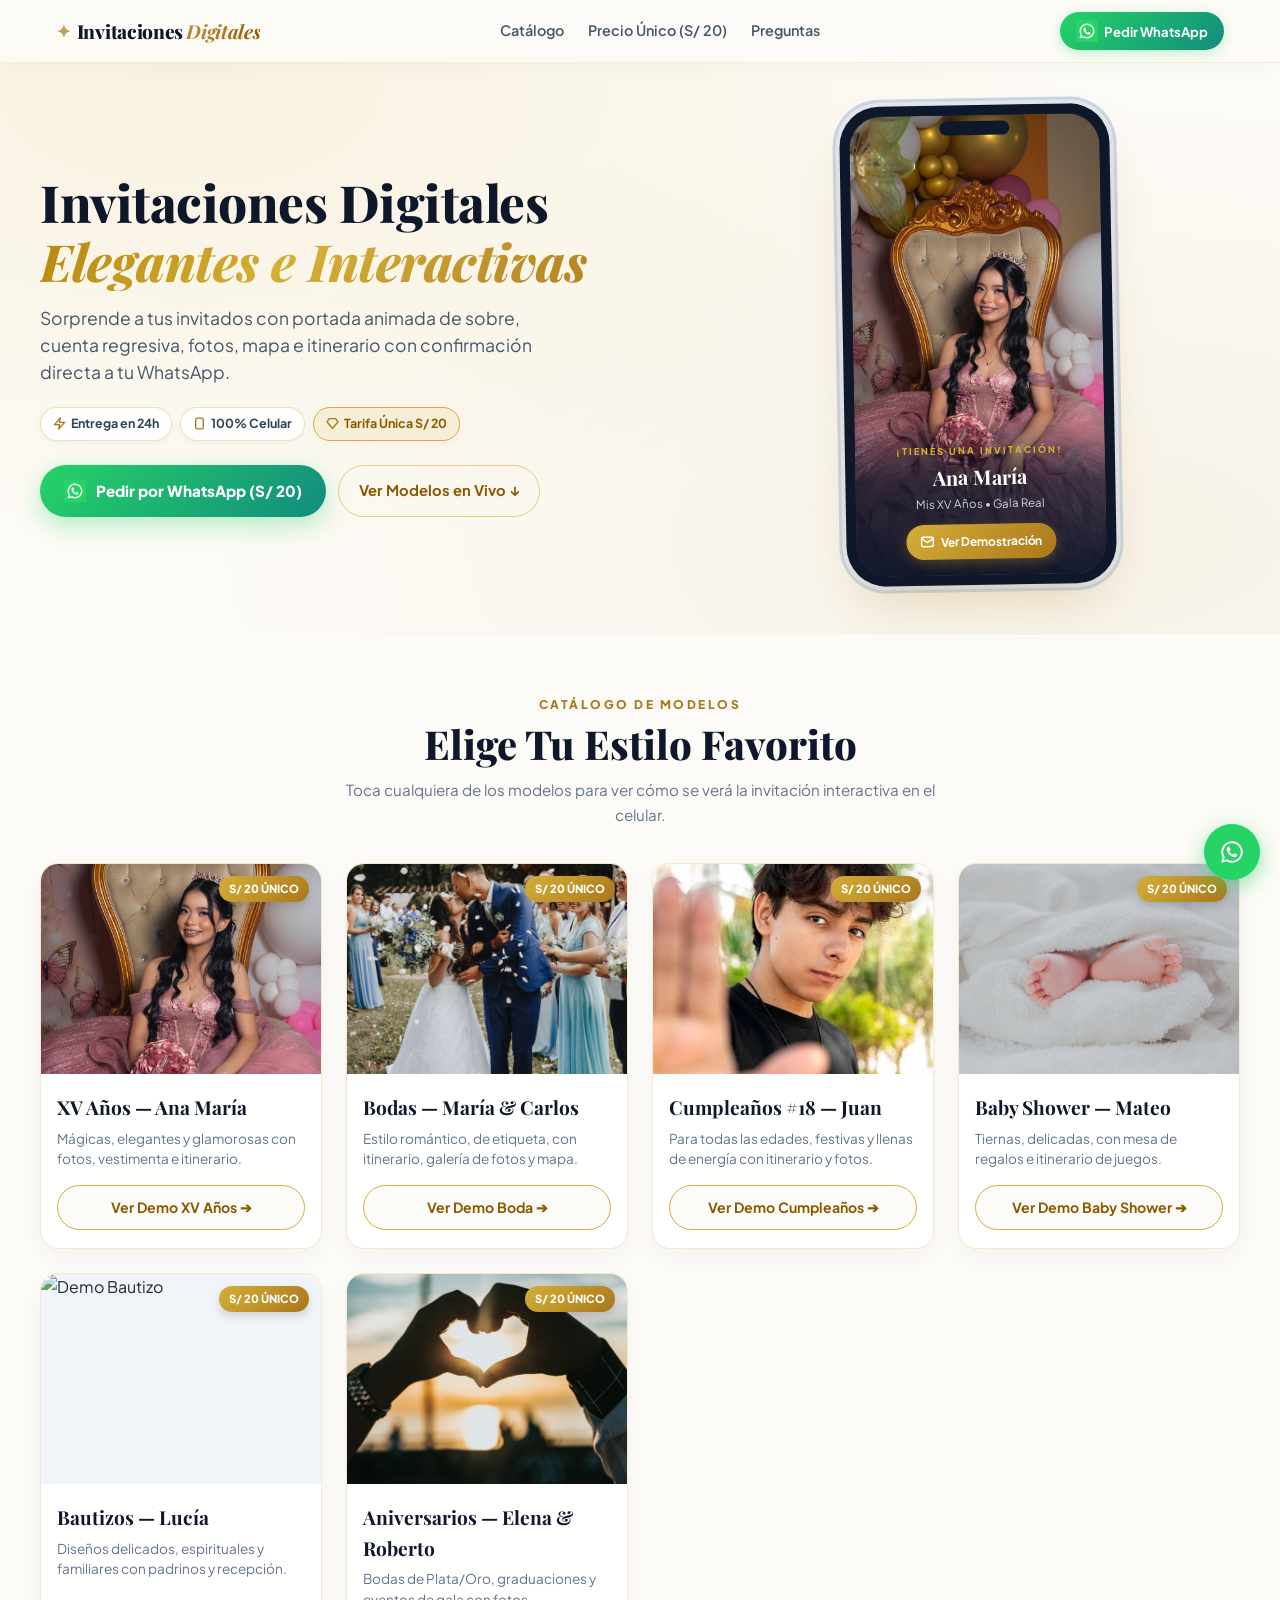
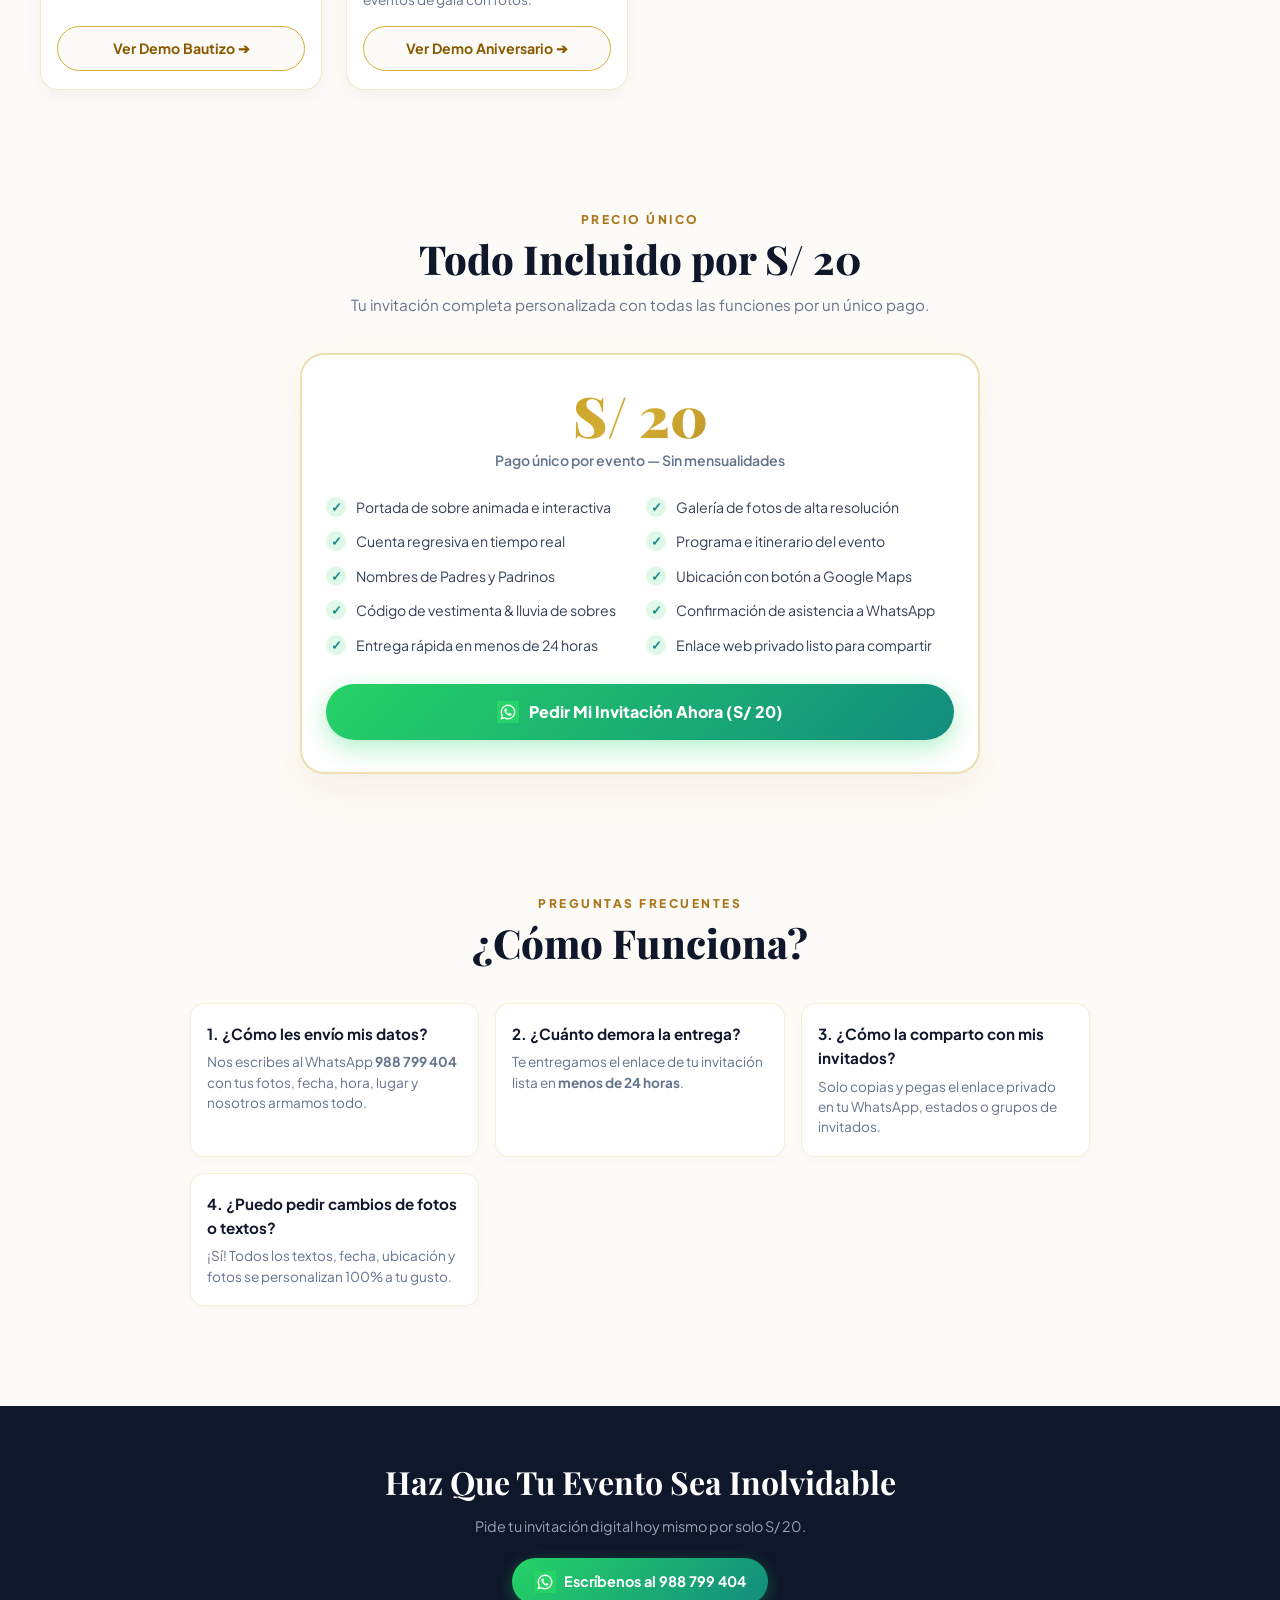
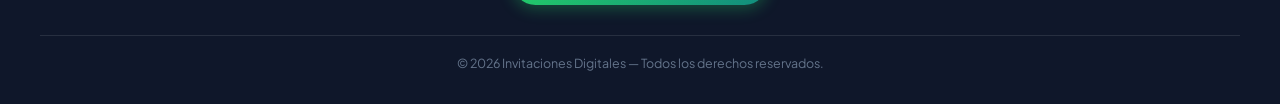
==== commit 391a6162: "Optimizacion mobile-first: header limpio, hero estilizado sin saturacion y boton flotante de WhatsAp" ====
--- a/index.html
+++ b/index.html
@@ -20,67 +20,62 @@
         <div class="nav-container">
             <a href="#" class="logo">
                 <span class="logo-sparkle">✦</span>
-                <span>Invitaciones<strong class="highlight">Digitales</strong></span>
+                <span class="logo-text">Invitaciones<strong class="highlight">Digitales</strong></span>
             </a>
             <nav class="nav-links">
-                <a href="#demos">Catálogo de Demos</a>
-                <a href="#precio">Precio Único</a>
-                <a href="#faq">Preguntas Frecuentes</a>
+                <a href="#demos">Catálogo</a>
+                <a href="#precio">Precio Único (S/ 20)</a>
+                <a href="#faq">Preguntas</a>
             </nav>
-            <a href="https://wa.me/51988799404?text=Hola,%20deseo%20pedir%20mi%20invitaci%C3%B3n%20digital%20personalizada" target="_blank" rel="noopener noreferrer" class="btn btn-nav">
+            <a href="https://wa.me/51988799404?text=Hola,%20deseo%20pedir%20mi%20invitaci%C3%B3n%20digital%20por%20S/20" target="_blank" rel="noopener noreferrer" class="btn btn-nav">
                 <img src="whatsapp.png" alt="WhatsApp" class="wa-btn-icon">
-                <span>Pedir por WhatsApp</span>
+                <span class="nav-btn-text">Pedir WhatsApp</span>
             </a>
         </div>
     </header>
 
-    <!-- Luxury Hero Section (Split Layout with Smartphone Showcase) -->
+    <!-- Luxury Hero Section (Mobile Optimized & Clean) -->
     <section class="hero-landing">
         <div class="hero-grid-container">
             
-            <!-- Left Text Content -->
+            <!-- Hero Content -->
             <div class="hero-text-side">
-                <span class="badge-tag">
-                    <svg width="14" height="14" viewBox="0 0 24 24" fill="currentColor"><path d="M12 2l2.4 7.4h7.6l-6.2 4.5 2.4 7.4-6.2-4.5-6.2 4.5 2.4-7.4-6.2-4.5h7.6z"/></svg>
-                    Experiencia Digital Exclusiva
-                </span>
-                
                 <h1 class="hero-main-title">
                     Invitaciones Digitales <span class="gradient-text">Elegantes e Interactivas</span>
                 </h1>
                 
                 <p class="hero-description">
-                    Sorprende a tus invitados con una experiencia visual inolvidable. Portadas animadas estilo carta de gala, cuenta regresiva en vivo, itinerario, galería de fotos y confirmación directa a tu WhatsApp.
+                    Sorprende a tus invitados con portada animada de sobre, cuenta regresiva, fotos, mapa e itinerario con confirmación directa a tu WhatsApp.
                 </p>
+
+                <!-- Compact Mobile Feature Pills -->
+                <div class="hero-features-row">
+                    <span class="feature-pill">
+                        <svg width="13" height="13" viewBox="0 0 24 24" fill="none" stroke="#aa771c" stroke-width="2.5"><polygon points="13 2 3 14 12 14 11 22 21 10 12 10 13 2"/></svg>
+                        Entrega en 24h
+                    </span>
+                    <span class="feature-pill">
+                        <svg width="13" height="13" viewBox="0 0 24 24" fill="none" stroke="#aa771c" stroke-width="2.5"><rect x="5" y="2" width="14" height="20" rx="3"/><line x1="12" y1="18" x2="12.01" y2="18"/></svg>
+                        100% Celular
+                    </span>
+                    <span class="feature-pill highlight-pill">
+                        <svg width="13" height="13" viewBox="0 0 24 24" fill="none" stroke="#aa771c" stroke-width="2.5"><path d="M6 3h12l4 6-10 12L2 9z"/></svg>
+                        Tarifa Única S/ 20
+                    </span>
+                </div>
                 
                 <div class="hero-buttons">
-                    <a href="#demos" class="btn btn-primary-landing">
-                        <span>Explorar Demos en Vivo</span>
-                        <span>➔</span>
+                    <a href="https://wa.me/51988799404?text=Hola,%20deseo%20pedir%20mi%20invitaci%C3%B3n%20digital%20por%20S/20" target="_blank" rel="noopener noreferrer" class="btn btn-whatsapp-hero">
+                        <img src="whatsapp.png" alt="WhatsApp" class="wa-btn-icon">
+                        <span>Pedir por WhatsApp (S/ 20)</span>
                     </a>
-                    <a href="https://wa.me/51988799404?text=Hola,%20deseo%20pedir%20informaci%C3%B3n%20para%20mi%20evento" target="_blank" rel="noopener noreferrer" class="btn btn-whatsapp-landing">
-                        <img src="whatsapp.png" alt="WhatsApp" class="wa-btn-icon">
-                        <span>Pedir por WhatsApp</span>
+                    <a href="#demos" class="btn btn-secondary-hero">
+                        <span>Ver Modelos en Vivo ↓</span>
                     </a>
                 </div>
-                
-                <div class="hero-stats">
-                    <div class="stat-item">
-                        <svg width="15" height="15" viewBox="0 0 24 24" fill="none" stroke="#aa771c" stroke-width="2.5"><polygon points="13 2 3 14 12 14 11 22 21 10 12 10 13 2"/></svg>
-                        <span>Entrega en 24h</span>
-                    </div>
-                    <div class="stat-item">
-                        <svg width="15" height="15" viewBox="0 0 24 24" fill="none" stroke="#aa771c" stroke-width="2.5"><rect x="5" y="2" width="14" height="20" rx="3"/><line x1="12" y1="18" x2="12.01" y2="18"/></svg>
-                        <span>100% Adaptado a Celulares</span>
-                    </div>
-                    <div class="stat-item">
-                        <svg width="15" height="15" viewBox="0 0 24 24" fill="none" stroke="#aa771c" stroke-width="2.5"><path d="M6 3h12l4 6-10 12L2 9z"/></svg>
-                        <span>Tarifa Única S/ 20</span>
-                    </div>
-                </div>
-            </div>
-
-            <!-- Right Smartphone Showcase Mockup -->
+            </div>
+
+            <!-- Smartphone Showcase Mockup -->
             <div class="hero-mockup-side">
                 <div class="phone-mockup-wrapper">
                     <div class="phone-notch"></div>
@@ -96,11 +91,6 @@
                             </a>
                         </div>
                     </div>
-
-                    <div class="floating-live-badge">
-                        <div class="pulse-dot"></div>
-                        <span>DEMO INTERACTIVO EN VIVO</span>
-                    </div>
                 </div>
             </div>
 
@@ -111,15 +101,15 @@
     <section id="demos" class="section-landing">
         <div class="container">
             <div class="section-header">
-                <span class="section-tag">CATÁLOGO INTERACTIVO</span>
+                <span class="section-tag">CATÁLOGO DE MODELOS</span>
                 <h2>Elige Tu Estilo Favorito</h2>
-                <p>Haz clic en cualquiera de nuestros modelos para vivir la experiencia interactiva real en tu teléfono.</p>
+                <p>Toca cualquiera de los modelos para ver cómo se verá la invitación interactiva en el celular.</p>
             </div>
             <div class="demos-grid">
 
-                <!-- Demo 1: XV Años Premium -->
-                <div class="demo-card">
-                    <div class="demo-badge">PREMIUM (S/ 20)</div>
+                <!-- Demo 1: XV Años -->
+                <div class="demo-card">
+                    <div class="demo-badge">S/ 20 ÚNICO</div>
                     <div class="demo-image-preview">
                         <img src="demos/xv-anos/imagenes/hero.jpg" alt="Demo XV Años">
                     </div>
@@ -132,24 +122,24 @@
                     </div>
                 </div>
 
-                <!-- Demo 2: Boda Premium -->
-                <div class="demo-card">
-                    <div class="demo-badge">PREMIUM (S/ 20)</div>
+                <!-- Demo 2: Boda -->
+                <div class="demo-card">
+                    <div class="demo-badge">S/ 20 ÚNICO</div>
                     <div class="demo-image-preview">
                         <img src="demos/boda/imagenes/hero.jpg" alt="Demo Boda">
                     </div>
                     <div class="demo-info">
                         <h3>Bodas — María & Carlos</h3>
-                        <p>Estilo romántico, de etiqueta, con itinerario, galería de recuerdos e historia de amor.</p>
+                        <p>Estilo romántico, de etiqueta, con itinerario, galería de fotos y mapa.</p>
                         <a href="./demos/boda/codigo/index.html" target="_blank" class="btn-demo">
                             Ver Demo Boda ➔
                         </a>
                     </div>
                 </div>
 
-                <!-- Demo 3: Cumpleaños Premium -->
-                <div class="demo-card">
-                    <div class="demo-badge">PREMIUM (S/ 20)</div>
+                <!-- Demo 3: Cumpleaños -->
+                <div class="demo-card">
+                    <div class="demo-badge">S/ 20 ÚNICO</div>
                     <div class="demo-image-preview">
                         <img src="demos/cumpleanos/imagenes/hero.jpg" alt="Demo Cumpleaños">
                     </div>
@@ -162,45 +152,45 @@
                     </div>
                 </div>
 
-                <!-- Demo 4: Baby Shower Premium -->
-                <div class="demo-card">
-                    <div class="demo-badge">PREMIUM (S/ 20)</div>
+                <!-- Demo 4: Baby Shower -->
+                <div class="demo-card">
+                    <div class="demo-badge">S/ 20 ÚNICO</div>
                     <div class="demo-image-preview">
                         <img src="demos/babyshower/imagenes/hero.jpg" alt="Demo Baby Shower">
                     </div>
                     <div class="demo-info">
                         <h3>Baby Shower — Mateo</h3>
-                        <p>Tiernas, delicadas, con mesa de regalos, lista de deseos e itinerario de juegos.</p>
+                        <p>Tiernas, delicadas, con mesa de regalos e itinerario de juegos.</p>
                         <a href="./demos/babyshower/codigo/index.html" target="_blank" class="btn-demo">
                             Ver Demo Baby Shower ➔
                         </a>
                     </div>
                 </div>
 
-                <!-- Demo 5: Bautizo Premium -->
-                <div class="demo-card">
-                    <div class="demo-badge">PREMIUM (S/ 20)</div>
+                <!-- Demo 5: Bautizo -->
+                <div class="demo-card">
+                    <div class="demo-badge">S/ 20 ÚNICO</div>
                     <div class="demo-image-preview">
                         <img src="demos/bautizo/imagenes/hero.jpg" alt="Demo Bautizo">
                     </div>
                     <div class="demo-info">
                         <h3>Bautizos — Lucía</h3>
-                        <p>Diseños delicados, espirituales y familiares con padrinos, iglesia y recepción.</p>
+                        <p>Diseños delicados, espirituales y familiares con padrinos y recepción.</p>
                         <a href="./demos/bautizo/codigo/index.html" target="_blank" class="btn-demo">
                             Ver Demo Bautizo ➔
                         </a>
                     </div>
                 </div>
 
-                <!-- Demo 6: Aniversario Premium -->
-                <div class="demo-card">
-                    <div class="demo-badge">PREMIUM (S/ 20)</div>
+                <!-- Demo 6: Aniversario -->
+                <div class="demo-card">
+                    <div class="demo-badge">S/ 20 ÚNICO</div>
                     <div class="demo-image-preview">
                         <img src="demos/aniversario/imagenes/hero.jpg" alt="Demo Aniversarios">
                     </div>
                     <div class="demo-info">
                         <h3>Aniversarios — Elena & Roberto</h3>
-                        <p>Bodas de Plata/Oro, graduaciones y eventos de gala con video y recuerdos.</p>
+                        <p>Bodas de Plata/Oro, graduaciones y eventos de gala con fotos.</p>
                         <a href="./demos/aniversario/codigo/index.html" target="_blank" class="btn-demo">
                             Ver Demo Aniversario ➔
                         </a>
@@ -215,85 +205,63 @@
     <section id="precio" class="section-landing">
         <div class="container">
             <div class="section-header">
-                <span class="section-tag">TARIFA ÚNICA TODO INCLUIDO</span>
-                <h2>Sin Complicaciones Ni Costos Ocultos</h2>
-                <p>Tu invitación completa con todas las funciones activadas por un único pago.</p>
+                <span class="section-tag">PRECIO ÚNICO</span>
+                <h2>Todo Incluido por S/ 20</h2>
+                <p>Tu invitación completa personalizada con todas las funciones por un único pago.</p>
             </div>
             
             <div class="single-price-card">
-                <div class="price-tag-badge">OFERTA COMPLETA</div>
                 <div class="single-price-header">
-                    <h3>Invitación Digital Premium</h3>
                     <div class="big-price">S/ 20</div>
                     <div class="big-price-sub">Pago único por evento — Sin mensualidades</div>
                 </div>
 
                 <div class="features-list-grid">
                     <div class="feature-check-item">
-                        <span class="check-icon">
-                            <svg width="12" height="12" viewBox="0 0 24 24" fill="none" stroke="currentColor" stroke-width="3.5"><polyline points="20 6 9 17 4 12"/></svg>
-                        </span>
+                        <span class="check-icon">✓</span>
                         <span>Portada de sobre animada e interactiva</span>
                     </div>
                     <div class="feature-check-item">
-                        <span class="check-icon">
-                            <svg width="12" height="12" viewBox="0 0 24 24" fill="none" stroke="currentColor" stroke-width="3.5"><polyline points="20 6 9 17 4 12"/></svg>
-                        </span>
+                        <span class="check-icon">✓</span>
                         <span>Galería de fotos de alta resolución</span>
                     </div>
                     <div class="feature-check-item">
-                        <span class="check-icon">
-                            <svg width="12" height="12" viewBox="0 0 24 24" fill="none" stroke="currentColor" stroke-width="3.5"><polyline points="20 6 9 17 4 12"/></svg>
-                        </span>
+                        <span class="check-icon">✓</span>
                         <span>Cuenta regresiva en tiempo real</span>
                     </div>
                     <div class="feature-check-item">
-                        <span class="check-icon">
-                            <svg width="12" height="12" viewBox="0 0 24 24" fill="none" stroke="currentColor" stroke-width="3.5"><polyline points="20 6 9 17 4 12"/></svg>
-                        </span>
-                        <span>Programa e itinerario de la fiesta</span>
-                    </div>
-                    <div class="feature-check-item">
-                        <span class="check-icon">
-                            <svg width="12" height="12" viewBox="0 0 24 24" fill="none" stroke="currentColor" stroke-width="3.5"><polyline points="20 6 9 17 4 12"/></svg>
-                        </span>
+                        <span class="check-icon">✓</span>
+                        <span>Programa e itinerario del evento</span>
+                    </div>
+                    <div class="feature-check-item">
+                        <span class="check-icon">✓</span>
                         <span>Nombres de Padres y Padrinos</span>
                     </div>
                     <div class="feature-check-item">
-                        <span class="check-icon">
-                            <svg width="12" height="12" viewBox="0 0 24 24" fill="none" stroke="currentColor" stroke-width="3.5"><polyline points="20 6 9 17 4 12"/></svg>
-                        </span>
-                        <span>Ubicación directa en Google Maps</span>
-                    </div>
-                    <div class="feature-check-item">
-                        <span class="check-icon">
-                            <svg width="12" height="12" viewBox="0 0 24 24" fill="none" stroke="currentColor" stroke-width="3.5"><polyline points="20 6 9 17 4 12"/></svg>
-                        </span>
+                        <span class="check-icon">✓</span>
+                        <span>Ubicación con botón a Google Maps</span>
+                    </div>
+                    <div class="feature-check-item">
+                        <span class="check-icon">✓</span>
                         <span>Código de vestimenta & lluvia de sobres</span>
                     </div>
                     <div class="feature-check-item">
-                        <span class="check-icon">
-                            <svg width="12" height="12" viewBox="0 0 24 24" fill="none" stroke="currentColor" stroke-width="3.5"><polyline points="20 6 9 17 4 12"/></svg>
-                        </span>
+                        <span class="check-icon">✓</span>
                         <span>Confirmación de asistencia a WhatsApp</span>
                     </div>
                     <div class="feature-check-item">
-                        <span class="check-icon">
-                            <svg width="12" height="12" viewBox="0 0 24 24" fill="none" stroke="currentColor" stroke-width="3.5"><polyline points="20 6 9 17 4 12"/></svg>
-                        </span>
+                        <span class="check-icon">✓</span>
                         <span>Entrega rápida en menos de 24 horas</span>
                     </div>
                     <div class="feature-check-item">
-                        <span class="check-icon">
-                            <svg width="12" height="12" viewBox="0 0 24 24" fill="none" stroke="currentColor" stroke-width="3.5"><polyline points="20 6 9 17 4 12"/></svg>
-                        </span>
-                        <span>Dominio propio y enlace personalizable</span>
+                        <span class="check-icon">✓</span>
+                        <span>Enlace web privado listo para compartir</span>
                     </div>
                 </div>
 
                 <a href="https://wa.me/51988799404?text=Hola,%20deseo%20pedir%20mi%20invitaci%C3%B3n%20digital%20por%20S/20" target="_blank" rel="noopener noreferrer" class="btn btn-price-cta">
                     <img src="whatsapp.png" alt="WhatsApp" class="wa-btn-icon">
-                    <span>Pedir Mi Invitación Ahora por S/ 20</span>
+                    <span>Pedir Mi Invitación Ahora (S/ 20)</span>
                 </a>
             </div>
         </div>
@@ -303,25 +271,25 @@
     <section id="faq" class="section-landing">
         <div class="container">
             <div class="section-header">
-                <span class="section-tag">DUDAS COMUNES</span>
-                <h2>Preguntas Frecuentes</h2>
+                <span class="section-tag">PREGUNTAS FRECUENTES</span>
+                <h2>¿Cómo Funciona?</h2>
             </div>
             <div class="faq-grid">
                 <div class="faq-item">
-                    <h4>¿Cómo les envío los datos de mi evento?</h4>
-                    <p>Nos escribes por WhatsApp al 988 799 404 y nos envías los nombres, fecha, hora, lugar, fotos y tu número para recibir las confirmaciones.</p>
+                    <h4>1. ¿Cómo les envío mis datos?</h4>
+                    <p>Nos escribes al WhatsApp <strong>988 799 404</strong> con tus fotos, fecha, hora, lugar y nosotros armamos todo.</p>
                 </div>
                 <div class="faq-item">
-                    <h4>¿Cuánto tiempo se demoran en entregarla?</h4>
-                    <p>Entregamos tu invitación lista en menos de 24 horas hábiles lista para enviar a tus invitados.</p>
+                    <h4>2. ¿Cuánto demora la entrega?</h4>
+                    <p>Te entregamos el enlace de tu invitación lista en <strong>menos de 24 horas</strong>.</p>
                 </div>
                 <div class="faq-item">
-                    <h4>¿Cómo la comparto con mis invitados?</h4>
-                    <p>Te entregamos un enlace web privado elegante. Solo debes copiar y pegar el enlace en tu WhatsApp o grupos.</p>
+                    <h4>3. ¿Cómo la comparto con mis invitados?</h4>
+                    <p>Solo copias y pegas el enlace privado en tu WhatsApp, estados o grupos de invitados.</p>
                 </div>
                 <div class="faq-item">
-                    <h4>¿Puedo solicitar cambios de colores o fotos?</h4>
-                    <p>¡Sí! Todos los textos, imágenes, colores y fecha son 100% personalizados según tu gusto y concepto de fiesta.</p>
+                    <h4>4. ¿Puedo pedir cambios de fotos o textos?</h4>
+                    <p>¡Sí! Todos los textos, fecha, ubicación y fotos se personalizan 100% a tu gusto.</p>
                 </div>
             </div>
         </div>
@@ -330,11 +298,11 @@
     <!-- Footer -->
     <footer class="footer-landing">
         <div class="container">
-            <h2>Hagamos Que Tu Evento Sea Inolvidable</h2>
-            <p>Pide tu invitación digital hoy mismo y sorprende a todos tus invitados.</p>
-            <a href="https://wa.me/51988799404?text=Hola,%20quiero%20hacer%20un%20pedido%20de%20invitaci%C3%B3n" target="_blank" rel="noopener noreferrer" class="btn btn-whatsapp-landing">
+            <h2>Haz Que Tu Evento Sea Inolvidable</h2>
+            <p>Pide tu invitación digital hoy mismo por solo S/ 20.</p>
+            <a href="https://wa.me/51988799404?text=Hola,%20deseo%20pedir%20mi%20invitaci%C3%B3n%20digital%20por%20S/20" target="_blank" rel="noopener noreferrer" class="btn btn-whatsapp-footer">
                 <img src="whatsapp.png" alt="WhatsApp" class="wa-btn-icon">
-                <span>Pedir por WhatsApp al 988 799 404</span>
+                <span>Escríbenos al 988 799 404</span>
             </a>
             <div class="footer-note">
                 © 2026 Invitaciones Digitales — Todos los derechos reservados.
@@ -342,5 +310,10 @@
         </div>
     </footer>
 
+    <!-- Floating WhatsApp Button (Mobile & Desktop) -->
+    <a href="https://wa.me/51988799404?text=Hola,%20deseo%20pedir%20mi%20invitaci%C3%B3n%20digital%20por%20S/20" target="_blank" rel="noopener noreferrer" class="floating-wa-btn" title="Pedir por WhatsApp">
+        <img src="whatsapp.png" alt="WhatsApp">
+    </a>
+
 </body>
 </html>
--- a/landing.css
+++ b/landing.css
@@ -1,5 +1,5 @@
 /* ==========================================================================
-   LANDING PAGE COMERCIAL HAUTE COUTURE — LUXURY LIGHT EDITION
+   LANDING PAGE COMERCIAL HAUTE COUTURE — LIGHT LUXURY MOBILE-FIRST
    ========================================================================== */
 
 *, *::before, *::after {
@@ -31,36 +31,38 @@
     left: 0;
     width: 100%;
     z-index: 9999;
-    background: rgba(253, 251, 247, 0.94);
+    background: rgba(253, 251, 247, 0.96);
     backdrop-filter: blur(16px);
     border-bottom: 1px solid rgba(212, 175, 55, 0.18);
-    padding: 14px 0;
-    box-shadow: 0 4px 25px rgba(0, 0, 0, 0.03);
+    padding: 12px 0;
+    box-shadow: 0 4px 20px rgba(0, 0, 0, 0.03);
 }
 
 .nav-container {
-    max-width: 1240px;
+    max-width: 1200px;
     margin: 0 auto;
-    padding: 0 20px;
+    padding: 0 16px;
     display: flex;
     align-items: center;
     justify-content: space-between;
+    gap: 12px;
 }
 
 .logo {
     display: flex;
     align-items: center;
-    gap: 8px;
+    gap: 6px;
     font-family: 'Playfair Display', serif;
-    font-size: 1.35rem;
+    font-size: 1.2rem;
     font-weight: 800;
     color: #0f172a;
     text-decoration: none;
     letter-spacing: -0.3px;
+    white-space: nowrap;
 }
 
 .logo-sparkle {
-    font-size: 1.2rem;
+    font-size: 1.1rem;
     color: #c5a059;
 }
 
@@ -71,12 +73,12 @@
     -webkit-background-clip: text;
     -webkit-text-fill-color: transparent;
     font-weight: 700;
-    margin-left: 4px;
+    margin-left: 3px;
 }
 
 .nav-links {
     display: flex;
-    gap: 28px;
+    gap: 24px;
 }
 
 .nav-links a {
@@ -94,50 +96,52 @@
 .btn-nav {
     display: inline-flex;
     align-items: center;
-    gap: 8px;
+    gap: 6px;
     background: linear-gradient(135deg, #25D366 0%, #128C7E 100%);
     color: #ffffff;
-    padding: 10px 20px;
+    padding: 8px 16px;
     border-radius: 50px;
-    font-size: 0.85rem;
-    font-weight: 700;
-    text-decoration: none;
-    box-shadow: 0 4px 15px rgba(37, 211, 102, 0.3);
+    font-size: 0.82rem;
+    font-weight: 700;
+    text-decoration: none;
+    box-shadow: 0 3px 12px rgba(37, 211, 102, 0.3);
     transition: all 0.3s ease;
+    white-space: nowrap;
+    flex-shrink: 0;
+}
+
+.btn-nav:hover {
+    transform: translateY(-2px);
+    box-shadow: 0 6px 18px rgba(37, 211, 102, 0.4);
 }
 
 .wa-btn-icon {
-    width: 24px;
-    height: 24px;
+    width: 22px;
+    height: 22px;
     object-fit: contain;
     vertical-align: middle;
     flex-shrink: 0;
 }
 
-.btn-nav:hover {
-    transform: translateY(-2px);
-    box-shadow: 0 8px 22px rgba(37, 211, 102, 0.45);
-}
-
-/* ==========================================================================
-   HERO SECTION (LUXURY SPLIT LAYOUT)
+/* ==========================================================================
+   HERO SECTION (CLEAN & MOBILE FOCUSED)
    ========================================================================== */
 .hero-landing {
-    padding: 140px 20px 70px;
+    padding: 105px 16px 50px;
     background: 
-        radial-gradient(ellipse at 10% 20%, rgba(212, 175, 55, 0.12) 0%, transparent 50%),
-        radial-gradient(ellipse at 90% 80%, rgba(197, 160, 89, 0.1) 0%, transparent 50%),
+        radial-gradient(ellipse at 15% 15%, rgba(212, 175, 55, 0.12) 0%, transparent 60%),
+        radial-gradient(ellipse at 85% 85%, rgba(197, 160, 89, 0.1) 0%, transparent 60%),
         #fdfbf7;
     position: relative;
     overflow: hidden;
 }
 
 .hero-grid-container {
-    max-width: 1240px;
+    max-width: 1200px;
     margin: 0 auto;
     display: grid;
     grid-template-columns: 1.1fr 0.9fr;
-    gap: 40px;
+    gap: 36px;
     align-items: center;
 }
 
@@ -145,29 +149,13 @@
     text-align: left;
 }
 
-.badge-tag {
-    display: inline-flex;
-    align-items: center;
-    gap: 8px;
-    background: rgba(212, 175, 55, 0.1);
-    border: 1px solid rgba(212, 175, 55, 0.3);
-    color: #aa771c;
-    font-size: 0.76rem;
+.hero-main-title {
+    font-family: 'Playfair Display', serif;
+    font-size: clamp(2rem, 5.5vw, 3.2rem);
     font-weight: 800;
-    letter-spacing: 1.2px;
-    padding: 6px 16px;
-    border-radius: 50px;
-    margin-bottom: 20px;
-    text-transform: uppercase;
-}
-
-.hero-main-title {
-    font-family: 'Playfair Display', Georgia, serif;
-    font-size: clamp(2.2rem, 4.5vw, 3.5rem);
-    font-weight: 800;
+    line-height: 1.15;
     color: #0f172a;
-    line-height: 1.18;
-    margin-bottom: 20px;
+    margin-bottom: 14px;
     letter-spacing: -0.5px;
 }
 
@@ -177,83 +165,95 @@
     -webkit-background-clip: text;
     -webkit-text-fill-color: transparent;
     display: block;
-    font-weight: 900;
 }
 
 .hero-description {
-    font-size: 1.05rem;
+    font-size: clamp(0.95rem, 2vw, 1.1rem);
     color: #475569;
-    margin-bottom: 32px;
-    line-height: 1.65;
-    max-width: 560px;
-}
-
+    margin-bottom: 20px;
+    line-height: 1.55;
+    max-width: 540px;
+}
+
+/* Feature Pills in Horizontal Row */
+.hero-features-row {
+    display: flex;
+    flex-wrap: wrap;
+    gap: 8px;
+    margin-bottom: 24px;
+}
+
+.feature-pill {
+    display: inline-flex;
+    align-items: center;
+    gap: 5px;
+    background: #ffffff;
+    border: 1px solid rgba(212, 175, 55, 0.35);
+    padding: 6px 12px;
+    border-radius: 50px;
+    font-size: 0.78rem;
+    font-weight: 700;
+    color: #334155;
+    box-shadow: 0 2px 8px rgba(0, 0, 0, 0.04);
+}
+
+.highlight-pill {
+    background: rgba(212, 175, 55, 0.12);
+    border-color: #d4af37;
+    color: #8a5a00;
+}
+
+/* Action Buttons */
 .hero-buttons {
     display: flex;
-    gap: 14px;
     flex-wrap: wrap;
-    margin-bottom: 35px;
-}
-
-.btn {
+    align-items: center;
+    gap: 12px;
+}
+
+.btn-whatsapp-hero {
     display: inline-flex;
     align-items: center;
     justify-content: center;
     gap: 10px;
-    padding: 15px 28px;
+    background: linear-gradient(135deg, #25D366 0%, #128C7E 100%);
+    color: #ffffff;
+    padding: 14px 24px;
     border-radius: 50px;
-    font-weight: 700;
+    font-size: 0.95rem;
+    font-weight: 800;
+    text-decoration: none;
+    box-shadow: 0 8px 24px rgba(37, 211, 102, 0.35);
+    transition: all 0.3s ease;
+}
+
+.btn-whatsapp-hero:hover {
+    transform: translateY(-2px);
+    box-shadow: 0 12px 30px rgba(37, 211, 102, 0.5);
+}
+
+.btn-secondary-hero {
+    display: inline-flex;
+    align-items: center;
+    justify-content: center;
+    background: transparent;
+    color: #8a5a00;
+    border: 1.5px solid rgba(212, 175, 55, 0.6);
+    padding: 13px 20px;
+    border-radius: 50px;
     font-size: 0.92rem;
+    font-weight: 700;
     text-decoration: none;
     transition: all 0.3s ease;
-    cursor: pointer;
-}
-
-.btn-primary-landing {
-    background: linear-gradient(135deg, #d4af37 0%, #aa771c 100%);
-    color: #ffffff;
-    box-shadow: 0 8px 22px rgba(212, 175, 55, 0.35);
-}
-
-.btn-primary-landing:hover {
-    transform: translateY(-2px);
-    box-shadow: 0 12px 28px rgba(212, 175, 55, 0.48);
-}
-
-.btn-whatsapp-landing {
-    background: linear-gradient(135deg, #25D366 0%, #128C7E 100%);
-    color: #ffffff;
-    box-shadow: 0 8px 22px rgba(37, 211, 102, 0.28);
-}
-
-.btn-whatsapp-landing:hover {
-    transform: translateY(-2px);
-    box-shadow: 0 12px 28px rgba(37, 211, 102, 0.42);
-}
-
-.hero-stats {
-    display: flex;
-    gap: 12px;
-    flex-wrap: wrap;
-}
-
-.stat-item {
-    display: flex;
-    align-items: center;
-    gap: 8px;
-    background: #ffffff;
-    padding: 8px 16px;
-    border-radius: 30px;
-    border: 1px solid rgba(212, 175, 55, 0.25);
-    box-shadow: 0 4px 12px rgba(0, 0, 0, 0.03);
-    font-size: 0.82rem;
-    color: #334155;
-    font-weight: 700;
-}
-
-/* Hero Showcase Mockup (Right Side) */
+}
+
+.btn-secondary-hero:hover {
+    background: rgba(212, 175, 55, 0.1);
+    border-color: #aa771c;
+}
+
+/* Right Smartphone Mockup */
 .hero-mockup-side {
-    position: relative;
     display: flex;
     justify-content: center;
     align-items: center;
@@ -261,325 +261,267 @@
 
 .phone-mockup-wrapper {
     width: 270px;
-    height: 520px;
+    height: 480px;
     background: #0f172a;
     border-radius: 40px;
     padding: 10px;
     box-shadow: 
-        0 20px 50px rgba(0, 0, 0, 0.12),
-        0 0 0 10px #1e293b,
-        0 0 0 11px rgba(212, 175, 55, 0.3);
+        0 25px 50px -12px rgba(170, 119, 28, 0.25),
+        0 0 0 4px #e2e8f0,
+        0 0 0 7px #cbd5e1;
     position: relative;
-    transition: transform 0.4s ease;
+    transform: rotate(-1deg);
+    transition: transform 0.5s ease;
 }
 
 .phone-mockup-wrapper:hover {
-    transform: scale(1.02);
+    transform: rotate(0deg) scale(1.02);
 }
 
 .phone-notch {
-    width: 100px;
-    height: 18px;
-    background: #0f172a;
-    border-radius: 0 0 12px 12px;
     position: absolute;
-    top: 10px;
+    top: 16px;
     left: 50%;
     transform: translateX(-50%);
+    width: 70px;
+    height: 14px;
+    background: #0f172a;
+    border-radius: 20px;
     z-index: 10;
 }
 
 .phone-screen {
     width: 100%;
     height: 100%;
-    background: #121826;
-    border-radius: 30px;
+    background: #ffffff;
+    border-radius: 32px;
     overflow: hidden;
     position: relative;
-    display: flex;
-    flex-direction: column;
-    align-items: center;
-    justify-content: center;
-    padding: 16px;
-    color: #ffffff;
-    text-align: center;
 }
 
 .mockup-bg-img {
-    position: absolute;
-    top: 0;
-    left: 0;
     width: 100%;
     height: 100%;
     object-fit: cover;
-    opacity: 0.5;
-    filter: brightness(0.75);
+    display: block;
 }
 
 .mockup-card-content {
-    position: relative;
-    z-index: 5;
-    background: rgba(15, 23, 42, 0.82);
-    backdrop-filter: blur(12px);
-    border: 1px solid rgba(212, 175, 55, 0.4);
-    padding: 20px 14px;
-    border-radius: 18px;
-    width: 100%;
+    position: absolute;
+    bottom: 0;
+    left: 0;
+    right: 0;
+    background: linear-gradient(0deg, rgba(15, 23, 42, 0.96) 0%, rgba(15, 23, 42, 0.7) 60%, transparent 100%);
+    padding: 24px 14px 16px;
+    text-align: center;
+    color: #ffffff;
 }
 
 .mockup-badge {
-    font-size: 0.62rem;
-    letter-spacing: 1.5px;
+    font-size: 0.58rem;
+    font-weight: 800;
+    letter-spacing: 2px;
     color: #d4af37;
-    font-weight: 800;
-    text-transform: uppercase;
-    margin-bottom: 6px;
+    margin-bottom: 4px;
     display: block;
 }
 
 .mockup-title {
     font-family: 'Playfair Display', serif;
-    font-size: 1.35rem;
-    color: #ffffff;
-    margin-bottom: 4px;
-    font-weight: 700;
+    font-size: 1.25rem;
+    font-weight: 700;
+    margin-bottom: 2px;
 }
 
 .mockup-sub {
-    font-size: 0.78rem;
+    font-size: 0.72rem;
     color: #cbd5e1;
-    margin-bottom: 14px;
+    margin-bottom: 10px;
 }
 
 .mockup-envelope-btn {
+    display: inline-flex;
+    align-items: center;
+    gap: 6px;
     background: linear-gradient(135deg, #d4af37 0%, #aa771c 100%);
     color: #ffffff;
-    font-size: 0.72rem;
-    font-weight: 800;
     padding: 8px 14px;
-    border-radius: 20px;
-    display: inline-block;
-    box-shadow: 0 4px 12px rgba(212, 175, 55, 0.4);
-    text-decoration: none;
-}
-
-.floating-live-badge {
-    position: absolute;
-    bottom: -16px;
-    left: 50%;
-    transform: translateX(-50%);
-    background: #ffffff;
-    border: 1px solid rgba(212, 175, 55, 0.4);
-    padding: 8px 16px;
     border-radius: 30px;
-    box-shadow: 0 8px 20px rgba(0, 0, 0, 0.08);
-    display: flex;
-    align-items: center;
-    gap: 8px;
     font-size: 0.75rem;
-    font-weight: 800;
-    color: #0f172a;
-    z-index: 15;
-    white-space: nowrap;
-}
-
-.pulse-dot {
-    width: 8px;
-    height: 8px;
-    background: #25D366;
-    border-radius: 50%;
-    box-shadow: 0 0 0 0 rgba(37, 211, 102, 0.7);
-    animation: pulse 1.6s infinite;
-}
-
-@keyframes pulse {
-    0% { transform: scale(0.95); box-shadow: 0 0 0 0 rgba(37, 211, 102, 0.7); }
-    70% { transform: scale(1); box-shadow: 0 0 0 8px rgba(37, 211, 102, 0); }
-    100% { transform: scale(0.95); box-shadow: 0 0 0 0 rgba(37, 211, 102, 0); }
-}
-
-/* ==========================================================================
-   SECCIONES Y LAYOUT GENERAL
+    font-weight: 700;
+    text-decoration: none;
+    box-shadow: 0 4px 12px rgba(170, 119, 28, 0.4);
+}
+
+/* ==========================================================================
+   CATALOG SECTION (#demos)
    ========================================================================== */
 .section-landing {
-    padding: 80px 20px;
+    padding: 60px 16px;
 }
 
 .container {
-    max-width: 1240px;
+    max-width: 1200px;
     margin: 0 auto;
 }
 
 .section-header {
     text-align: center;
-    max-width: 650px;
-    margin: 0 auto 50px;
+    max-width: 620px;
+    margin: 0 auto 36px;
 }
 
 .section-tag {
-    font-size: 0.76rem;
+    font-size: 0.75rem;
     font-weight: 800;
     letter-spacing: 2.5px;
     color: #aa771c;
     text-transform: uppercase;
     display: block;
-    margin-bottom: 8px;
+    margin-bottom: 6px;
 }
 
 .section-header h2 {
-    font-family: 'Playfair Display', Georgia, serif;
-    font-size: clamp(2rem, 4vw, 2.7rem);
+    font-family: 'Playfair Display', serif;
+    font-size: clamp(1.7rem, 4.5vw, 2.5rem);
     font-weight: 800;
     color: #0f172a;
-    margin-bottom: 12px;
+    margin-bottom: 10px;
+    line-height: 1.2;
 }
 
 .section-header p {
+    font-size: 0.95rem;
     color: #64748b;
-    font-size: 1rem;
-}
-
-/* ==========================================================================
-   CATÁLOGO DE DEMOS
-   ========================================================================== */
+}
+
 .demos-grid {
     display: grid;
-    grid-template-columns: repeat(auto-fit, minmax(300px, 1fr));
-    gap: 28px;
+    grid-template-columns: repeat(auto-fit, minmax(280px, 1fr));
+    gap: 24px;
 }
 
 .demo-card {
     background: #ffffff;
-    border-radius: 24px;
+    border-radius: 18px;
+    border: 1px solid rgba(212, 175, 55, 0.25);
     overflow: hidden;
-    border: 1px solid rgba(212, 175, 55, 0.22);
-    box-shadow: 0 10px 30px rgba(0, 0, 0, 0.04);
-    transition: transform 0.35s ease, box-shadow 0.35s ease;
+    box-shadow: 0 8px 24px rgba(0, 0, 0, 0.04);
+    transition: all 0.35s ease;
+    display: flex;
+    flex-direction: column;
     position: relative;
 }
 
 .demo-card:hover {
-    transform: translateY(-6px);
-    box-shadow: 0 20px 45px rgba(212, 175, 55, 0.2);
+    transform: translateY(-4px);
+    box-shadow: 0 16px 36px rgba(170, 119, 28, 0.12);
+    border-color: #d4af37;
 }
 
 .demo-badge {
     position: absolute;
-    top: 14px;
-    right: 14px;
+    top: 12px;
+    right: 12px;
     background: linear-gradient(135deg, #d4af37 0%, #aa771c 100%);
     color: #ffffff;
     font-size: 0.7rem;
     font-weight: 800;
-    padding: 5px 14px;
-    border-radius: 20px;
-    box-shadow: 0 4px 12px rgba(0, 0, 0, 0.15);
+    padding: 4px 10px;
+    border-radius: 30px;
+    box-shadow: 0 4px 10px rgba(0, 0, 0, 0.15);
     z-index: 2;
-    letter-spacing: 0.5px;
 }
 
 .demo-image-preview {
-    height: 220px;
+    width: 100%;
+    height: 210px;
     overflow: hidden;
-    position: relative;
+    background: #f1f5f9;
 }
 
 .demo-image-preview img {
     width: 100%;
     height: 100%;
     object-fit: cover;
-    transition: transform 0.5s ease;
+    transition: transform 0.6s ease;
 }
 
 .demo-card:hover .demo-image-preview img {
-    transform: scale(1.08);
+    transform: scale(1.05);
 }
 
 .demo-info {
-    padding: 24px;
+    padding: 18px 16px;
+    display: flex;
+    flex-direction: column;
+    flex-grow: 1;
 }
 
 .demo-info h3 {
     font-family: 'Playfair Display', serif;
-    font-size: 1.28rem;
+    font-size: 1.2rem;
+    font-weight: 700;
     color: #0f172a;
-    margin-bottom: 8px;
-    font-weight: 700;
+    margin-bottom: 6px;
 }
 
 .demo-info p {
+    font-size: 0.85rem;
     color: #64748b;
-    font-size: 0.9rem;
-    margin-bottom: 20px;
-    line-height: 1.55;
+    margin-bottom: 16px;
+    flex-grow: 1;
+    line-height: 1.5;
 }
 
 .btn-demo {
+    display: block;
     width: 100%;
-    background: rgba(212, 175, 55, 0.08);
-    color: #aa771c;
-    border: 1.5px solid rgba(212, 175, 55, 0.35);
-    padding: 12px;
-    border-radius: 14px;
-    font-weight: 700;
+    text-align: center;
+    background: #fdfbf7;
+    color: #8a5a00;
+    border: 1.5px solid #d4af37;
+    padding: 10px 14px;
+    border-radius: 50px;
     font-size: 0.88rem;
-    text-decoration: none;
-    display: inline-block;
-    text-align: center;
+    font-weight: 700;
+    text-decoration: none;
+    transition: all 0.3s ease;
 }
 
 .btn-demo:hover {
     background: linear-gradient(135deg, #d4af37 0%, #aa771c 100%);
     color: #ffffff;
-    border-color: transparent;
-}
-
-/* ==========================================================================
-   SECCIÓN PRECIO ÚNICO (S/ 20)
+    box-shadow: 0 4px 14px rgba(170, 119, 28, 0.3);
+}
+
+/* ==========================================================================
+   PRICING SECTION (TARIFA ÚNICA S/ 20)
    ========================================================================== */
 .single-price-card {
-    background: #ffffff;
-    border: 2px solid #d4af37;
-    border-radius: 32px;
     max-width: 680px;
     margin: 0 auto;
-    padding: 45px 32px;
+    background: #ffffff;
+    border-radius: 24px;
+    border: 2px solid rgba(212, 175, 55, 0.4);
+    box-shadow: 0 16px 40px rgba(170, 119, 28, 0.08);
+    padding: 32px 24px;
     text-align: center;
-    box-shadow: 0 20px 50px rgba(212, 175, 55, 0.15);
-    position: relative;
-}
-
-.price-tag-badge {
-    position: absolute;
-    top: -18px;
-    left: 50%;
-    transform: translateX(-50%);
-    background: linear-gradient(135deg, #d4af37 0%, #aa771c 100%);
-    color: #ffffff;
-    font-size: 0.75rem;
-    font-weight: 800;
-    letter-spacing: 2px;
-    text-transform: uppercase;
-    padding: 8px 24px;
-    border-radius: 50px;
-    box-shadow: 0 6px 18px rgba(212, 175, 55, 0.35);
-}
-
-.single-price-header h3 {
-    font-family: 'Playfair Display', serif;
-    font-size: 1.85rem;
-    color: #0f172a;
-    margin-bottom: 6px;
-    font-weight: 800;
+}
+
+.single-price-header {
+    margin-bottom: 24px;
 }
 
 .big-price {
     font-family: 'Playfair Display', serif;
-    font-size: 3.8rem;
+    font-size: 3.5rem;
     font-weight: 900;
-    color: #aa771c;
+    background: linear-gradient(135deg, #b8860b 0%, #d4af37 50%, #8a5a00 100%);
+    -webkit-background-clip: text;
+    -webkit-text-fill-color: transparent;
     line-height: 1;
-    margin: 12px 0 6px;
+    margin-bottom: 6px;
 }
 
 .big-price-sub {
@@ -590,182 +532,244 @@
 
 .features-list-grid {
     display: grid;
-    grid-template-columns: repeat(2, 1fr);
-    gap: 14px 20px;
+    grid-template-columns: repeat(auto-fit, minmax(260px, 1fr));
+    gap: 12px;
     text-align: left;
-    margin: 30px 0;
-    padding: 0 6px;
+    margin-bottom: 28px;
 }
 
 .feature-check-item {
     display: flex;
     align-items: center;
     gap: 10px;
-    font-size: 0.9rem;
+    font-size: 0.88rem;
     color: #334155;
-    font-weight: 600;
 }
 
 .check-icon {
+    display: inline-flex;
+    align-items: center;
+    justify-content: center;
     width: 20px;
     height: 20px;
-    background: rgba(212, 175, 55, 0.15);
+    background: rgba(37, 211, 102, 0.15);
+    color: #128C7E;
+    font-weight: 900;
+    font-size: 0.8rem;
     border-radius: 50%;
+    flex-shrink: 0;
+}
+
+.btn-price-cta {
     display: flex;
     align-items: center;
     justify-content: center;
-    color: #aa771c;
-    font-weight: 800;
-    font-size: 0.75rem;
-    flex-shrink: 0;
-}
-
-.btn-price-cta {
+    gap: 10px;
     width: 100%;
     background: linear-gradient(135deg, #25D366 0%, #128C7E 100%);
     color: #ffffff;
-    font-size: 1.05rem;
-    padding: 16px;
+    padding: 15px 20px;
     border-radius: 50px;
-    box-shadow: 0 10px 25px rgba(37, 211, 102, 0.35);
-}
-
-/* ==========================================================================
-   PREGUNTAS FRECUENTES (FAQ)
+    font-size: 1rem;
+    font-weight: 800;
+    text-decoration: none;
+    box-shadow: 0 8px 24px rgba(37, 211, 102, 0.35);
+    transition: all 0.3s ease;
+}
+
+.btn-price-cta:hover {
+    transform: translateY(-2px);
+    box-shadow: 0 12px 30px rgba(37, 211, 102, 0.5);
+}
+
+/* ==========================================================================
+   FAQ SECTION
    ========================================================================== */
 .faq-grid {
     display: grid;
-    grid-template-columns: repeat(auto-fit, minmax(300px, 1fr));
-    gap: 20px;
+    grid-template-columns: repeat(auto-fit, minmax(260px, 1fr));
+    gap: 16px;
+    max-width: 900px;
+    margin: 0 auto;
 }
 
 .faq-item {
     background: #ffffff;
-    border: 1px solid rgba(212, 175, 55, 0.18);
-    padding: 26px;
-    border-radius: 20px;
-    box-shadow: 0 6px 18px rgba(0, 0, 0, 0.02);
+    border: 1px solid rgba(212, 175, 55, 0.2);
+    border-radius: 14px;
+    padding: 18px 16px;
+    box-shadow: 0 4px 12px rgba(0, 0, 0, 0.02);
 }
 
 .faq-item h4 {
-    font-family: 'Playfair Display', serif;
-    font-size: 1.1rem;
+    font-size: 0.95rem;
+    font-weight: 700;
     color: #0f172a;
-    margin-bottom: 8px;
-    font-weight: 700;
+    margin-bottom: 6px;
 }
 
 .faq-item p {
+    font-size: 0.85rem;
     color: #64748b;
-    font-size: 0.9rem;
-    line-height: 1.6;
+    line-height: 1.5;
 }
 
 /* ==========================================================================
    FOOTER
    ========================================================================== */
 .footer-landing {
-    background: #ffffff;
-    border-top: 1px solid rgba(212, 175, 55, 0.2);
-    padding: 60px 20px 30px;
+    background: #0f172a;
+    color: #ffffff;
     text-align: center;
+    padding: 50px 16px 30px;
+    margin-top: 40px;
 }
 
 .footer-landing h2 {
     font-family: 'Playfair Display', serif;
-    font-size: 2rem;
-    color: #0f172a;
-    margin-bottom: 10px;
-    font-weight: 800;
+    font-size: clamp(1.4rem, 4vw, 2rem);
+    margin-bottom: 8px;
 }
 
 .footer-landing p {
+    font-size: 0.9rem;
+    color: #94a3b8;
+    margin-bottom: 20px;
+}
+
+.btn-whatsapp-footer {
+    display: inline-flex;
+    align-items: center;
+    gap: 8px;
+    background: linear-gradient(135deg, #25D366 0%, #128C7E 100%);
+    color: #ffffff;
+    padding: 12px 22px;
+    border-radius: 50px;
+    font-size: 0.9rem;
+    font-weight: 700;
+    text-decoration: none;
+    box-shadow: 0 4px 15px rgba(37, 211, 102, 0.3);
+    margin-bottom: 30px;
+}
+
+.footer-note {
+    font-size: 0.78rem;
     color: #64748b;
-    margin-bottom: 25px;
-}
-
-.footer-note {
-    margin-top: 40px;
-    font-size: 0.85rem;
-    color: #94a3b8;
-    border-top: 1px solid rgba(0, 0, 0, 0.05);
-    padding-top: 20px;
-}
-
-/* ==========================================================================
-   RESPONSIVE MOBILE BREAKPOINTS (OPTIMIZADO PARA TELÉFONOS)
-   ========================================================================== */
-@media (max-width: 992px) {
+    border-top: 1px solid rgba(255, 255, 255, 0.1);
+    padding-top: 18px;
+}
+
+/* ==========================================================================
+   FLOATING WHATSAPP BUTTON
+   ========================================================================== */
+.floating-wa-btn {
+    position: fixed;
+    bottom: 20px;
+    right: 20px;
+    width: 56px;
+    height: 56px;
+    border-radius: 50%;
+    background: #25D366;
+    box-shadow: 0 6px 20px rgba(37, 211, 102, 0.5);
+    display: flex;
+    align-items: center;
+    justify-content: center;
+    z-index: 99999;
+    transition: transform 0.3s ease, box-shadow 0.3s ease;
+    animation: pulseWa 2.5s infinite;
+}
+
+.floating-wa-btn img {
+    width: 32px;
+    height: 32px;
+    object-fit: contain;
+}
+
+.floating-wa-btn:hover {
+    transform: scale(1.1);
+    box-shadow: 0 8px 25px rgba(37, 211, 102, 0.65);
+}
+
+@keyframes pulseWa {
+    0%, 100% { transform: scale(1); }
+    50% { transform: scale(1.08); }
+}
+
+/* ==========================================================================
+   RESPONSIVE OPTIMIZATIONS (MOBILE FIRST)
+   ========================================================================== */
+@media (max-width: 860px) {
+    .nav-links {
+        display: none;
+    }
+    
+    .nav-btn-text {
+        display: inline;
+    }
+
     .hero-grid-container {
         grid-template-columns: 1fr;
-        gap: 35px;
-        text-align: center;
-    }
+        gap: 28px;
+    }
+
     .hero-text-side {
         text-align: center;
     }
-    .hero-description {
-        margin-left: auto;
-        margin-right: auto;
-    }
+
+    .hero-features-row {
+        justify-content: center;
+    }
+
     .hero-buttons {
         justify-content: center;
     }
-    .hero-stats {
-        justify-content: center;
-    }
-    .hero-mockup-side {
-        margin-top: 10px;
-    }
-}
-
-@media (max-width: 768px) {
+
+    .btn-whatsapp-hero {
+        width: 100%;
+    }
+
+    .btn-secondary-hero {
+        width: 100%;
+    }
+
+    .phone-mockup-wrapper {
+        margin: 10px auto 0;
+        width: 240px;
+        height: 420px;
+    }
+}
+
+@media (max-width: 480px) {
     .navbar {
-        padding: 12px 0;
-    }
-    .nav-links {
-        display: none;
-    }
+        padding: 10px 0;
+    }
+
+    .logo {
+        font-size: 1.05rem;
+    }
+
+    .btn-nav {
+        padding: 6px 12px;
+        font-size: 0.78rem;
+    }
+
     .hero-landing {
-        padding: 115px 16px 50px;
-    }
+        padding: 85px 14px 40px;
+    }
+
     .hero-main-title {
-        font-size: 2.1rem;
-    }
+        font-size: 1.85rem;
+    }
+
     .hero-description {
-        font-size: 0.98rem;
-    }
-    .btn {
-        width: 100%;
-        padding: 14px 20px;
-    }
-    .hero-buttons {
-        flex-direction: column;
-        gap: 12px;
-    }
-    .phone-mockup-wrapper {
-        width: 240px;
-        height: 460px;
-        border-radius: 34px;
-        padding: 8px;
-    }
-    .mockup-card-content {
-        padding: 16px 10px;
-    }
-    .mockup-title {
-        font-size: 1.15rem;
-    }
-    .features-list-grid {
-        grid-template-columns: 1fr;
-        gap: 12px;
-    }
+        font-size: 0.92rem;
+    }
+
     .single-price-card {
-        padding: 35px 18px;
-    }
+        padding: 24px 16px;
+    }
+
     .big-price {
-        font-size: 3.2rem;
-    }
-    .section-landing {
-        padding: 60px 16px;
-    }
-}
+        font-size: 3rem;
+    }
+}
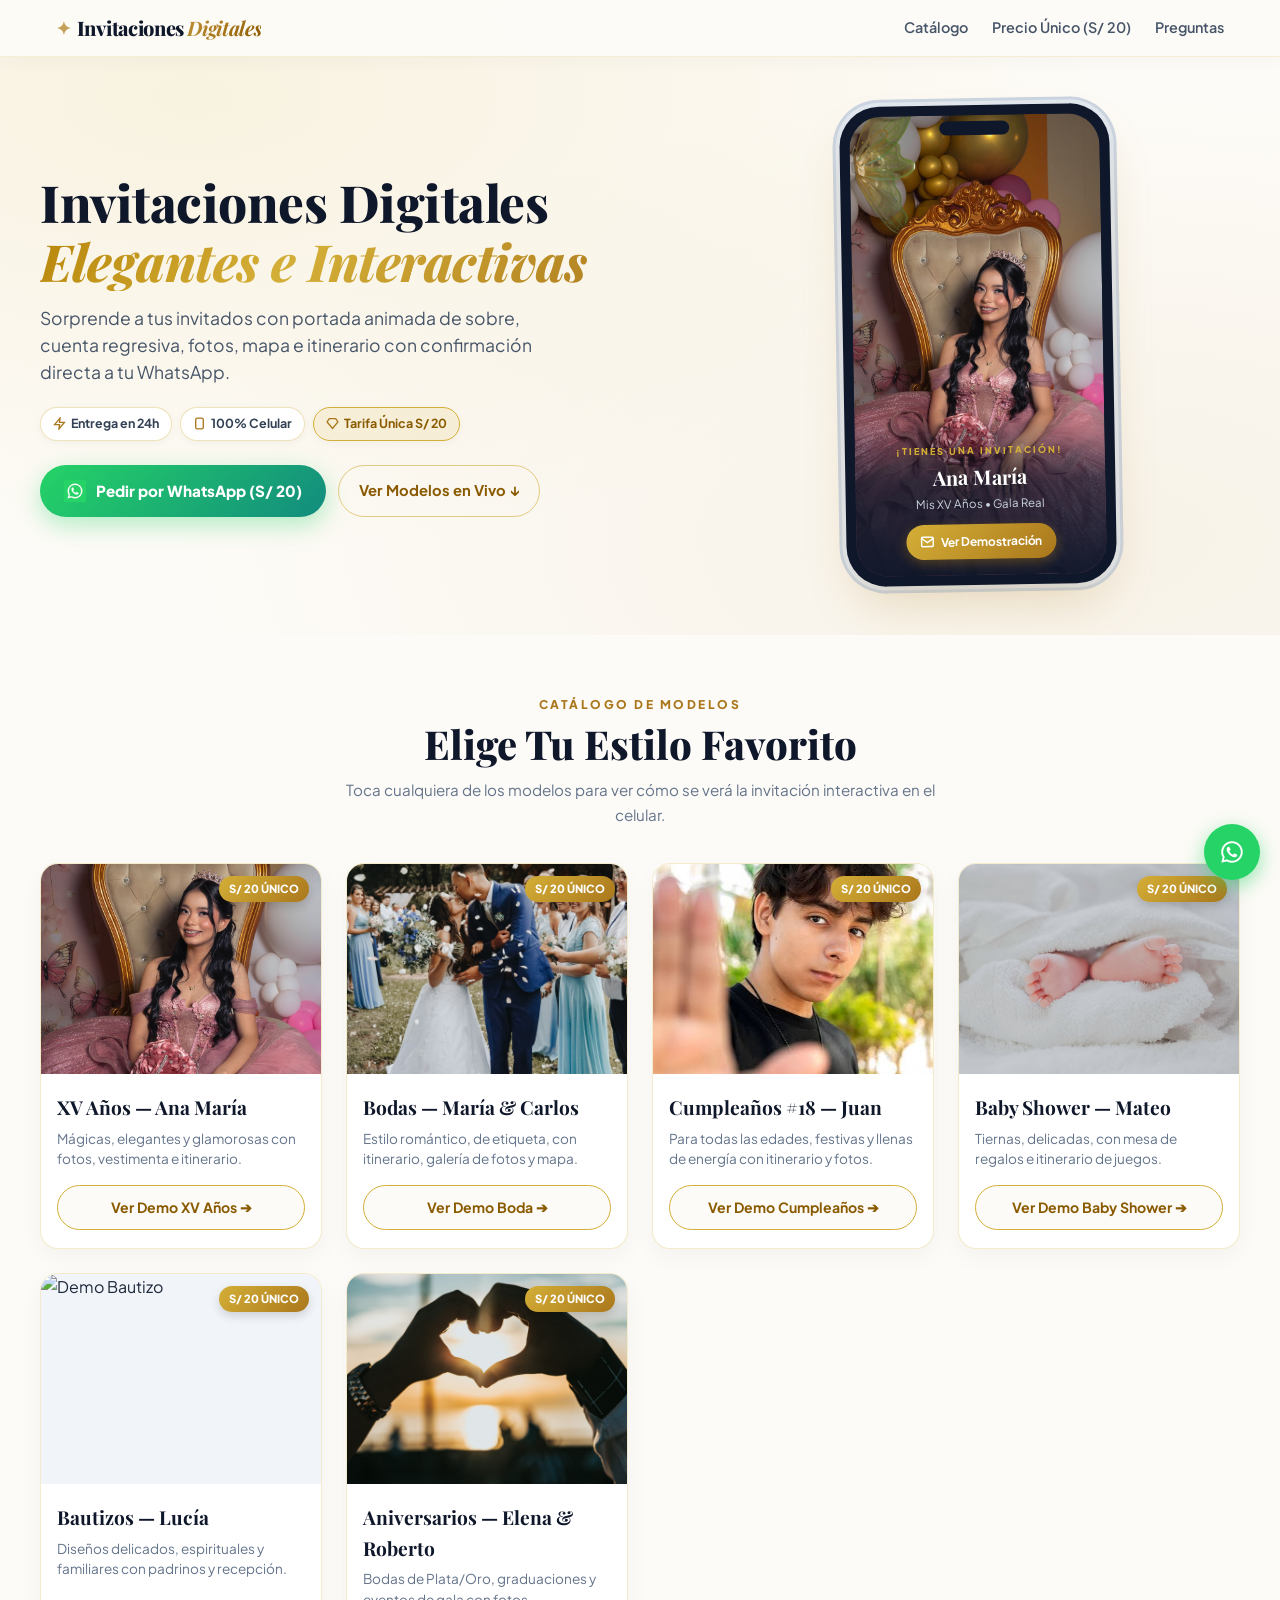
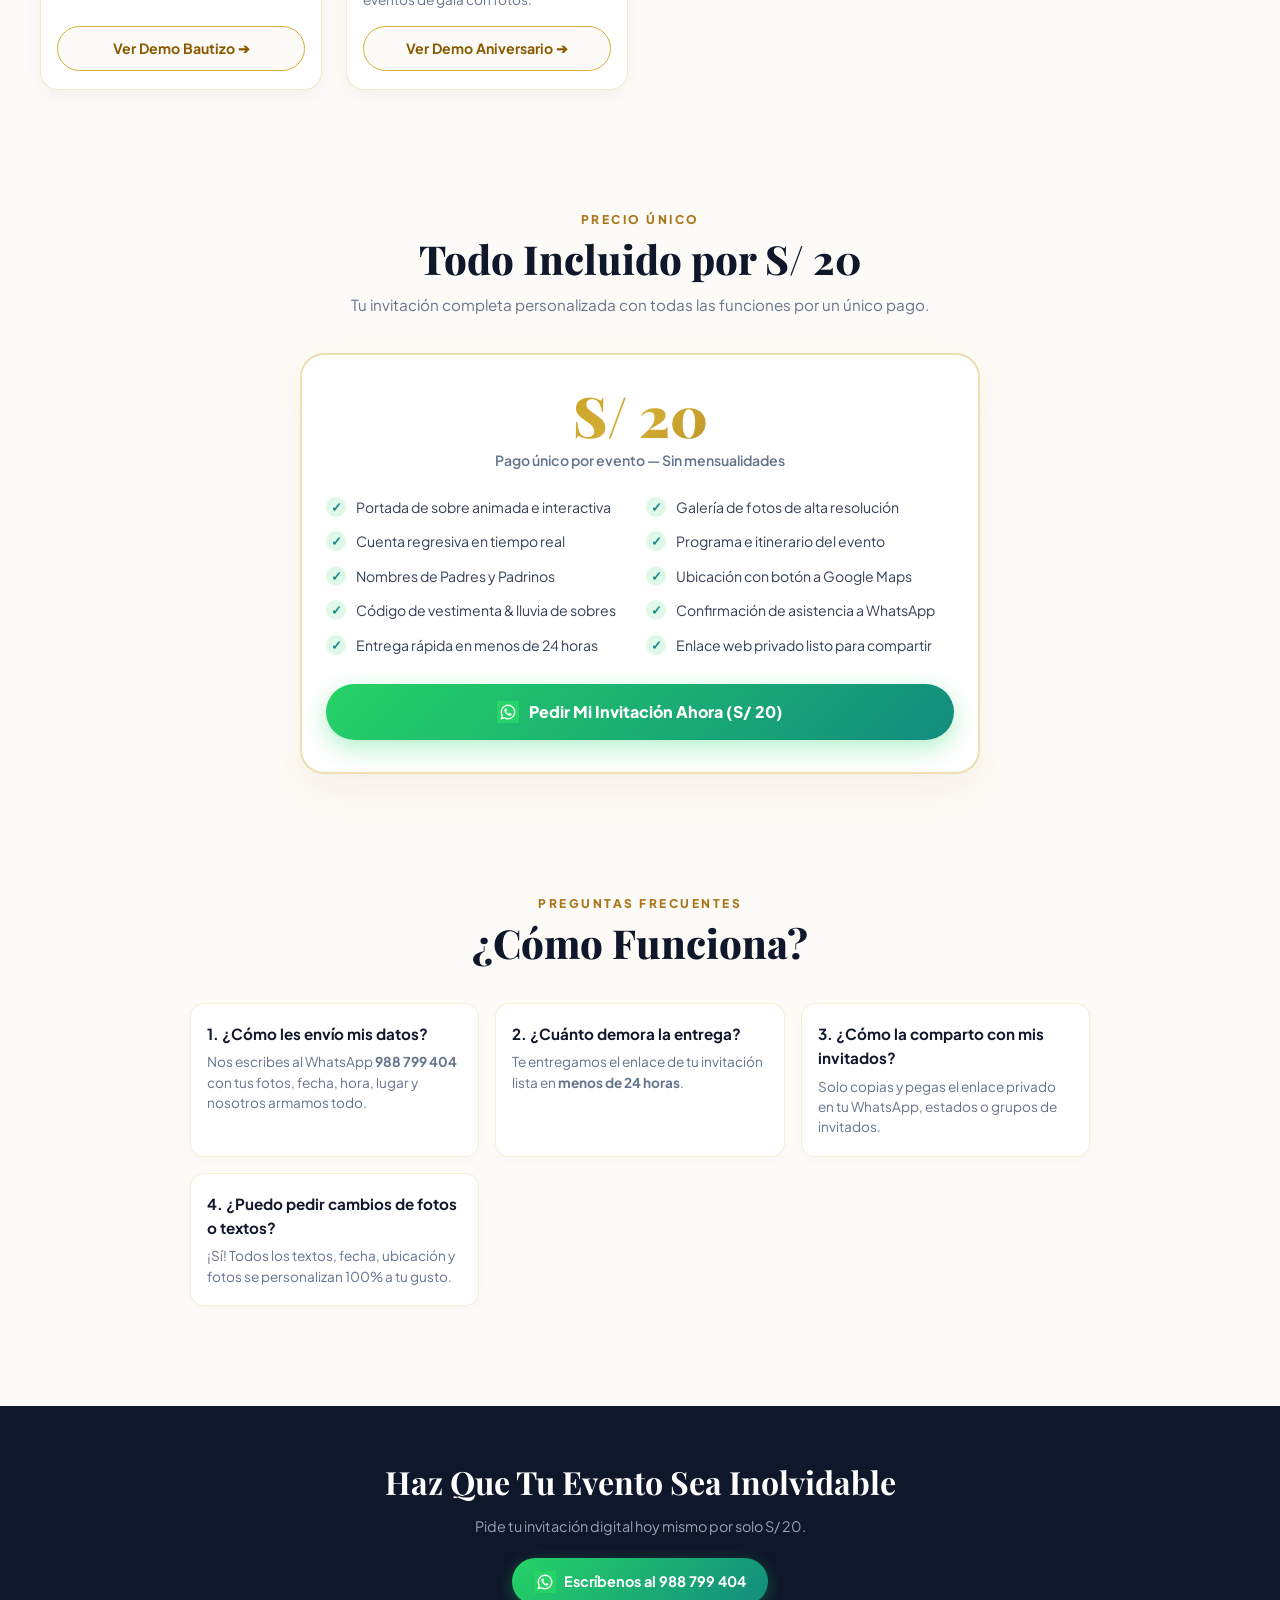
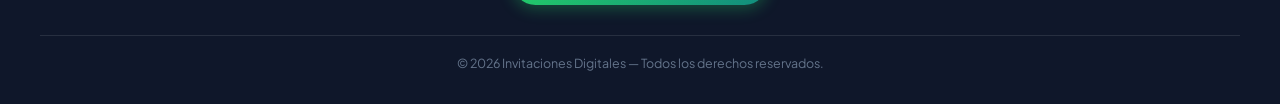
==== commit 33b77136: "Eliminar boton de WhatsApp del header y actualizar WhatsApp de demos a 900000001 manteniendo ventas " ====
--- a/index.html
+++ b/index.html
@@ -15,7 +15,7 @@
 </head>
 <body>
 
-    <!-- Header Navigation -->
+    <!-- Header Navigation (Clean Minimalist Logo) -->
     <header class="navbar">
         <div class="nav-container">
             <a href="#" class="logo">
@@ -27,10 +27,6 @@
                 <a href="#precio">Precio Único (S/ 20)</a>
                 <a href="#faq">Preguntas</a>
             </nav>
-            <a href="https://wa.me/51988799404?text=Hola,%20deseo%20pedir%20mi%20invitaci%C3%B3n%20digital%20por%20S/20" target="_blank" rel="noopener noreferrer" class="btn btn-nav">
-                <img src="whatsapp.png" alt="WhatsApp" class="wa-btn-icon">
-                <span class="nav-btn-text">Pedir WhatsApp</span>
-            </a>
         </div>
     </header>
 
--- a/landing.css
+++ b/landing.css
@@ -45,7 +45,6 @@
     display: flex;
     align-items: center;
     justify-content: space-between;
-    gap: 12px;
 }
 
 .logo {
@@ -53,7 +52,7 @@
     align-items: center;
     gap: 6px;
     font-family: 'Playfair Display', serif;
-    font-size: 1.2rem;
+    font-size: 1.25rem;
     font-weight: 800;
     color: #0f172a;
     text-decoration: none;
@@ -93,26 +92,10 @@
     color: #c5a059;
 }
 
-.btn-nav {
-    display: inline-flex;
-    align-items: center;
-    gap: 6px;
-    background: linear-gradient(135deg, #25D366 0%, #128C7E 100%);
-    color: #ffffff;
-    padding: 8px 16px;
-    border-radius: 50px;
-    font-size: 0.82rem;
-    font-weight: 700;
-    text-decoration: none;
-    box-shadow: 0 3px 12px rgba(37, 211, 102, 0.3);
-    transition: all 0.3s ease;
-    white-space: nowrap;
-    flex-shrink: 0;
-}
-
-.btn-nav:hover {
-    transform: translateY(-2px);
-    box-shadow: 0 6px 18px rgba(37, 211, 102, 0.4);
+@media (max-width: 860px) {
+    .nav-container {
+        justify-content: center;
+    }
 }
 
 .wa-btn-icon {
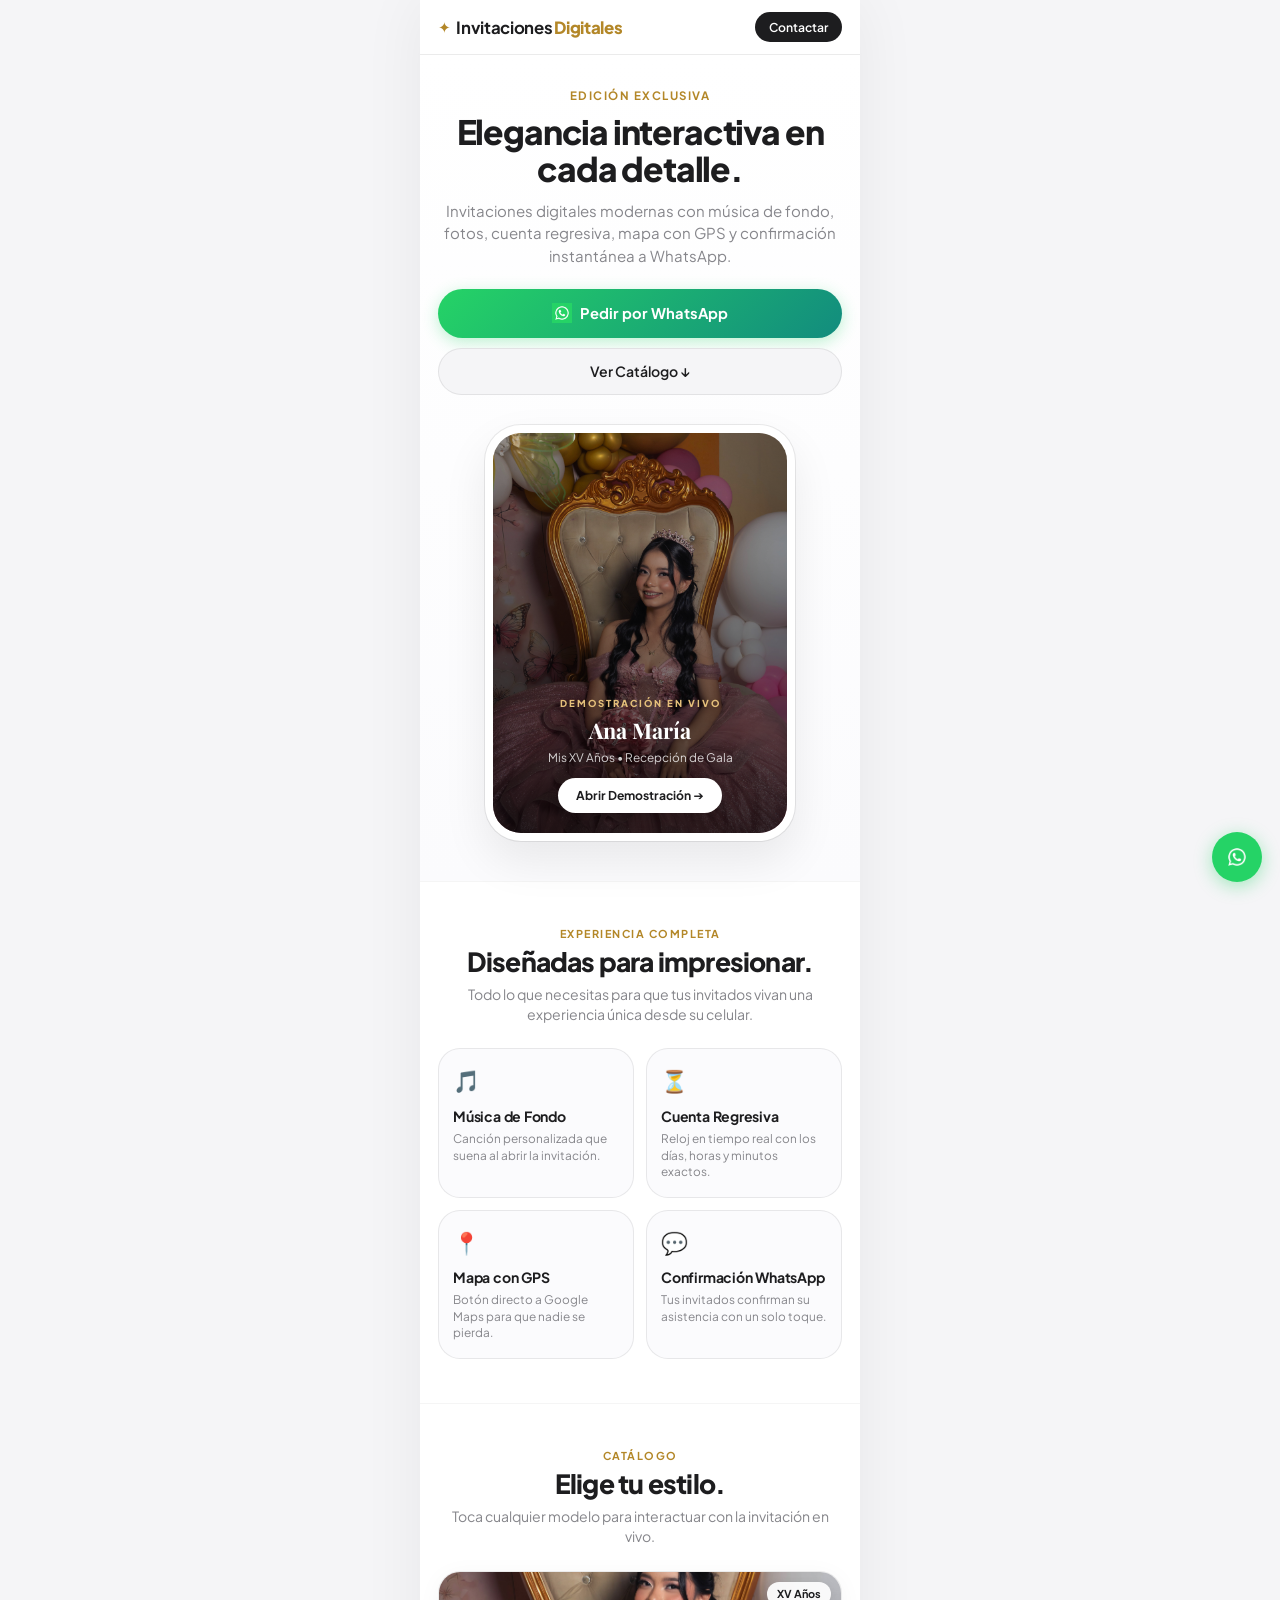
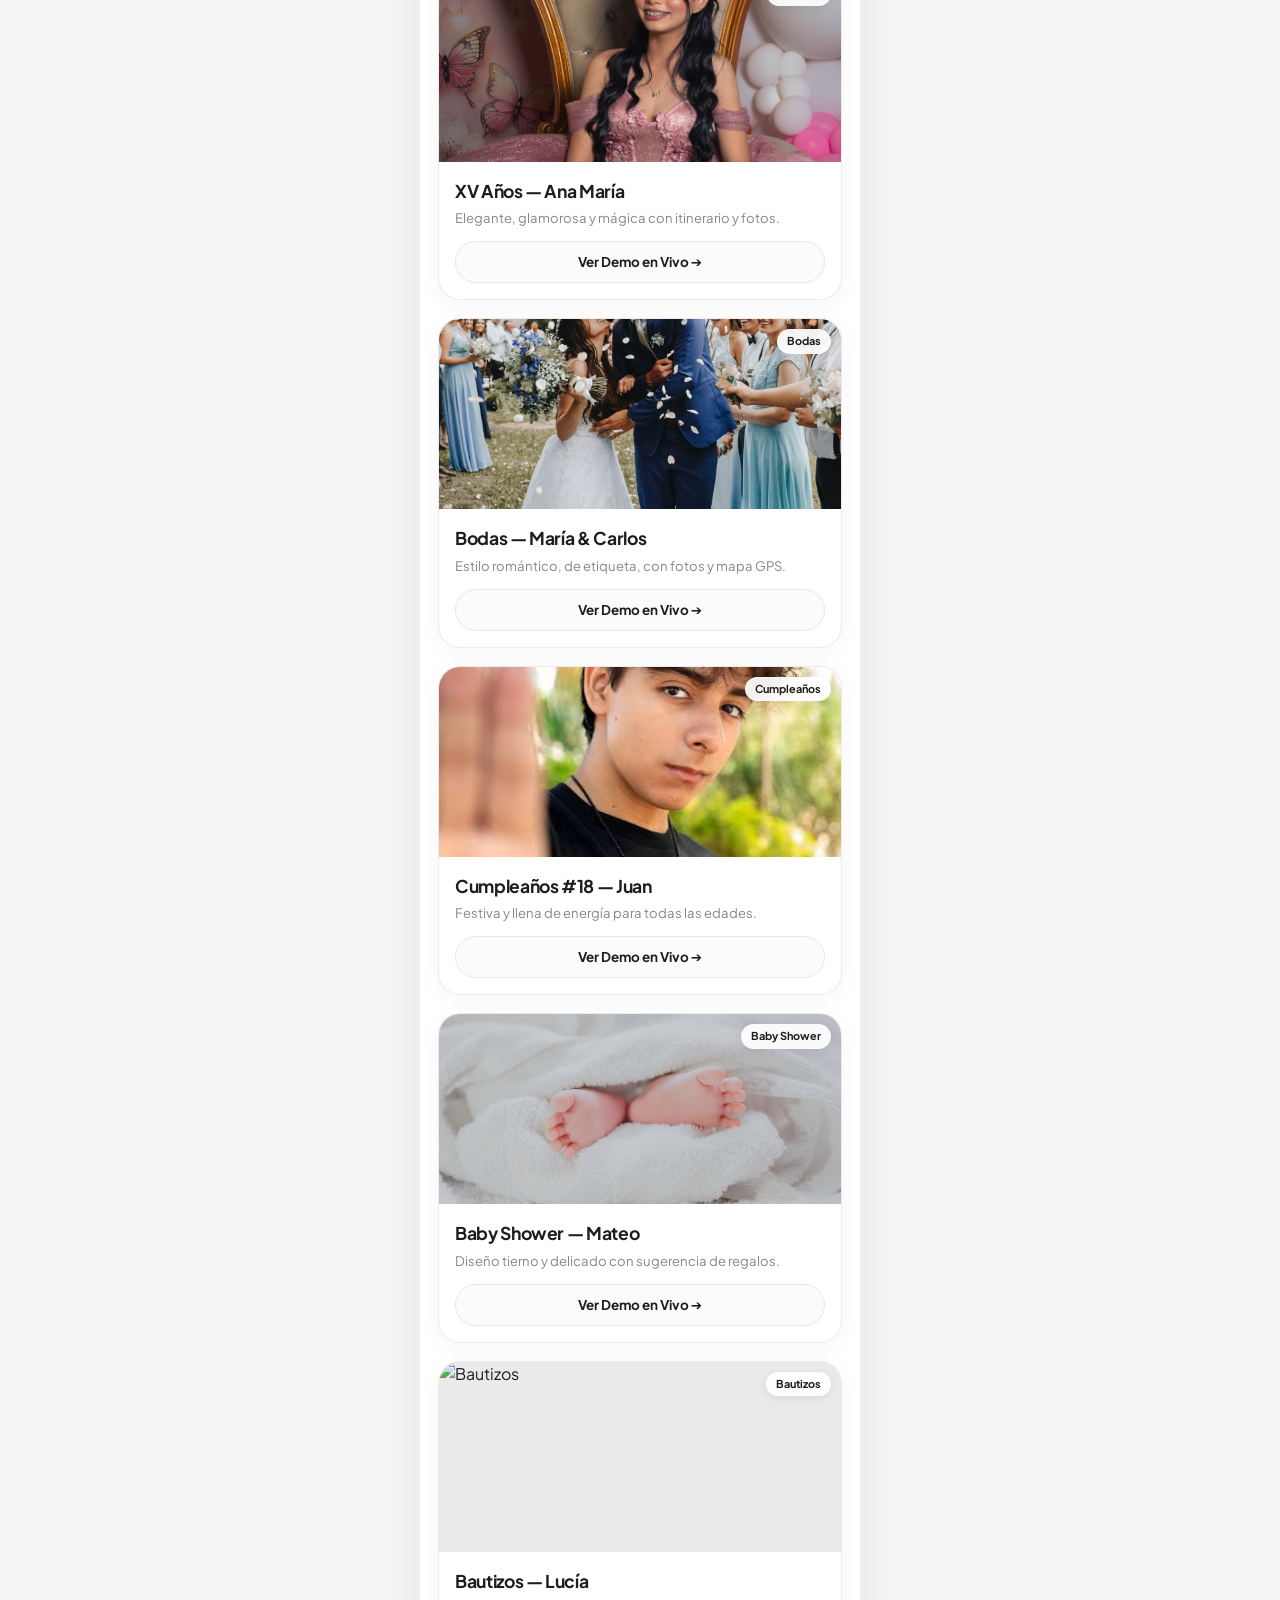
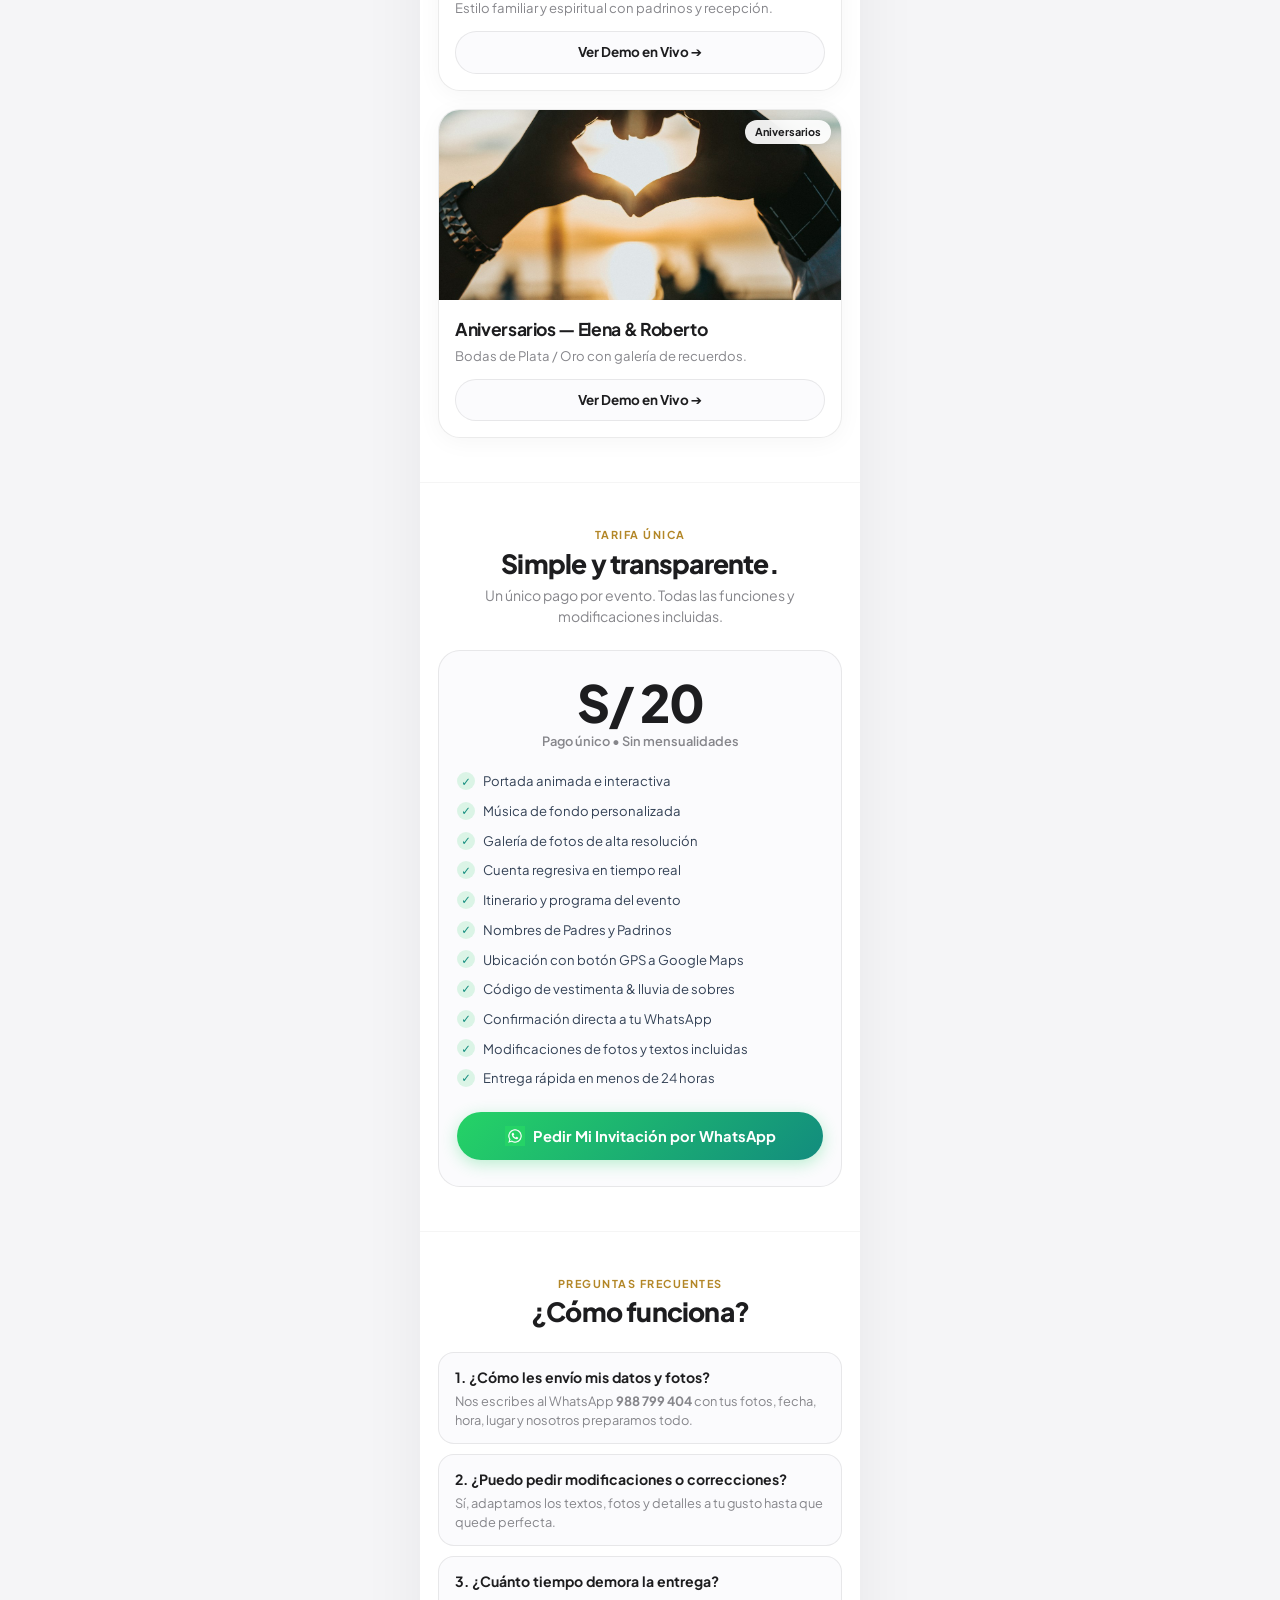
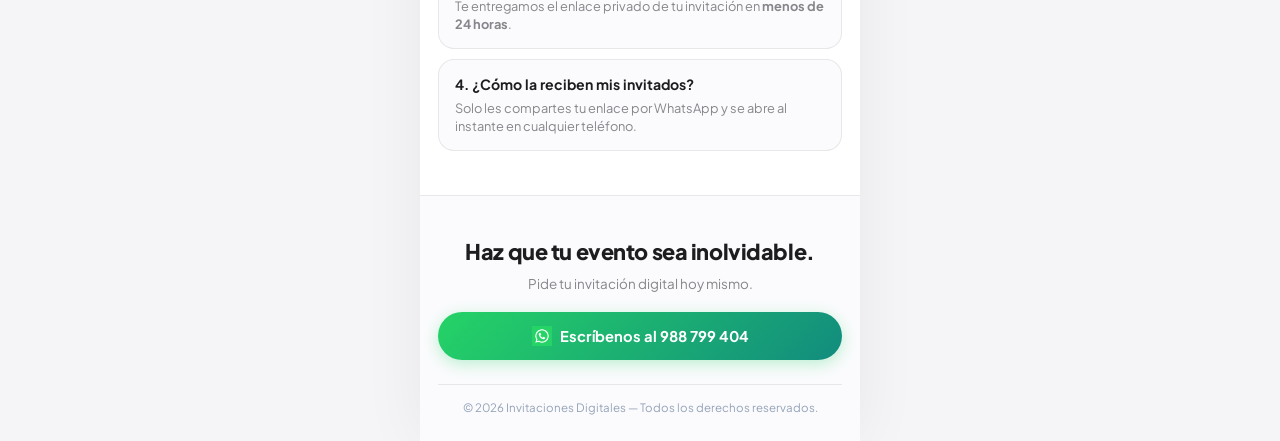
==== commit 0a6a122b: "Implementar diseño Apple en tema claro, optimización móvil y corrección de textos" ====
--- a/index.html
+++ b/index.html
@@ -2,312 +2,298 @@
 <html lang="es">
 <head>
     <meta charset="UTF-8">
-    <meta name="viewport" content="width=device-width, initial-scale=1.0, maximum-scale=1.0, user-scalable=no">
-    <title>Invitaciones Digitales e Interactivas | Exclusivas & Elegantes</title>
+    <meta name="viewport" content="width=device-width, initial-scale=1.0, maximum-scale=1.0, user-scalable=no, viewport-fit=cover">
+    <meta name="theme-color" content="#f5f5f7">
+    <meta name="mobile-web-app-capable" content="yes">
+    <meta name="apple-mobile-web-app-capable" content="yes">
+    <meta name="apple-mobile-web-app-status-bar-style" content="default">
+    <title>Invitaciones Digitales e Interactivas | Diseño Exclusivo</title>
     <link rel="icon" type="image/svg+xml" href="assets/images/favicon.svg">
     
-    <!-- Google Fonts: Luxury Serif & Modern Sans-Serif -->
+    <!-- Google Fonts & Apple SF Font Fallbacks -->
     <link rel="preconnect" href="https://fonts.googleapis.com">
     <link rel="preconnect" href="https://fonts.gstatic.com" crossorigin>
-    <link href="https://fonts.googleapis.com/css2?family=Cormorant+Garamond:ital,wght@0,600;0,700;1,600&family=Montserrat:wght@400;500;600;700;800&family=Outfit:wght@400;600;700;800;900&family=Playfair+Display:ital,wght@0,600;0,700;0,800;0,900;1,600;1,700&family=Plus+Jakarta+Sans:wght@400;500;600;700;800&display=swap" rel="stylesheet">
+    <link href="https://fonts.googleapis.com/css2?family=Plus+Jakarta+Sans:wght@400;500;600;700;800&family=Playfair+Display:ital,wght@0,600;0,700;1,600&display=swap" rel="stylesheet">
     
     <link rel="stylesheet" href="landing.css">
 </head>
-<body>
-
-    <!-- Header Navigation (Clean Minimalist Logo) -->
-    <header class="navbar">
-        <div class="nav-container">
-            <a href="#" class="logo">
-                <span class="logo-sparkle">✦</span>
-                <span class="logo-text">Invitaciones<strong class="highlight">Digitales</strong></span>
-            </a>
-            <nav class="nav-links">
-                <a href="#demos">Catálogo</a>
-                <a href="#precio">Precio Único (S/ 20)</a>
-                <a href="#faq">Preguntas</a>
-            </nav>
-        </div>
-    </header>
-
-    <!-- Luxury Hero Section (Mobile Optimized & Clean) -->
-    <section class="hero-landing">
-        <div class="hero-grid-container">
-            
-            <!-- Hero Content -->
-            <div class="hero-text-side">
-                <h1 class="hero-main-title">
-                    Invitaciones Digitales <span class="gradient-text">Elegantes e Interactivas</span>
-                </h1>
+<body class="apple-light-body">
+
+    <!-- Mobile-First App Wrapper -->
+    <div class="apple-app-wrapper">
+
+        <!-- Apple-Style Translucent Top Navigation -->
+        <header class="apple-nav">
+            <div class="apple-nav-inner">
+                <a href="#" class="apple-logo">
+                    <span class="apple-logo-icon">✦</span>
+                    <span class="apple-logo-text">Invitaciones<strong>Digitales</strong></span>
+                </a>
+                <a href="https://wa.me/51988799404?text=Hola,%20deseo%20pedir%20mi%20invitaci%C3%B3n%20digital" target="_blank" rel="noopener noreferrer" class="apple-nav-btn">
+                    <span>Contactar</span>
+                </a>
+            </div>
+        </header>
+
+        <!-- Hero Section (Apple Light Style) -->
+        <section class="apple-hero">
+            <div class="apple-hero-eyebrow">Edición Exclusiva</div>
+            <h1 class="apple-hero-title">
+                Elegancia interactiva en cada detalle.
+            </h1>
+            <p class="apple-hero-subtitle">
+                Invitaciones digitales modernas con música de fondo, fotos, cuenta regresiva, mapa con GPS y confirmación instantánea a WhatsApp.
+            </p>
+
+            <div class="apple-hero-cta-group">
+                <a href="https://wa.me/51988799404?text=Hola,%20deseo%20pedir%20mi%20invitaci%C3%B3n%20digital" target="_blank" rel="noopener noreferrer" class="apple-btn-primary">
+                    <img src="whatsapp.png" alt="WhatsApp" class="apple-wa-icon">
+                    <span>Pedir por WhatsApp</span>
+                </a>
+                <a href="#catalogo" class="apple-btn-secondary">
+                    <span>Ver Catálogo ↓</span>
+                </a>
+            </div>
+
+            <!-- Apple Clean Device Showcase -->
+            <div class="apple-device-frame">
+                <div class="apple-device-screen">
+                    <img src="demos/xv-anos/imagenes/hero.jpg" alt="Demostración Invitación" class="apple-screen-img">
+                    <div class="apple-screen-overlay"></div>
+                    
+                    <div class="apple-card-content">
+                        <div class="apple-card-badge">DEMOSTRACIÓN EN VIVO</div>
+                        <h2 class="apple-card-title">Ana María</h2>
+                        <p class="apple-card-sub">Mis XV Años • Recepción de Gala</p>
+                        <a href="./demos/xv-anos/codigo/index.html" target="_blank" class="apple-pill-link">
+                            <span>Abrir Demostración ➔</span>
+                        </a>
+                    </div>
+                </div>
+            </div>
+        </section>
+
+        <!-- Apple Bento Grid: Experiencia y Funcionalidades -->
+        <section class="apple-section">
+            <div class="apple-section-header">
+                <span class="apple-section-kicker">EXPERIENCIA COMPLETA</span>
+                <h2 class="apple-section-title">Diseñadas para impresionar.</h2>
+                <p class="apple-section-desc">Todo lo que necesitas para que tus invitados vivan una experiencia única desde su celular.</p>
+            </div>
+
+            <div class="apple-bento-grid">
                 
-                <p class="hero-description">
-                    Sorprende a tus invitados con portada animada de sobre, cuenta regresiva, fotos, mapa e itinerario con confirmación directa a tu WhatsApp.
-                </p>
-
-                <!-- Compact Mobile Feature Pills -->
-                <div class="hero-features-row">
-                    <span class="feature-pill">
-                        <svg width="13" height="13" viewBox="0 0 24 24" fill="none" stroke="#aa771c" stroke-width="2.5"><polygon points="13 2 3 14 12 14 11 22 21 10 12 10 13 2"/></svg>
-                        Entrega en 24h
-                    </span>
-                    <span class="feature-pill">
-                        <svg width="13" height="13" viewBox="0 0 24 24" fill="none" stroke="#aa771c" stroke-width="2.5"><rect x="5" y="2" width="14" height="20" rx="3"/><line x1="12" y1="18" x2="12.01" y2="18"/></svg>
-                        100% Celular
-                    </span>
-                    <span class="feature-pill highlight-pill">
-                        <svg width="13" height="13" viewBox="0 0 24 24" fill="none" stroke="#aa771c" stroke-width="2.5"><path d="M6 3h12l4 6-10 12L2 9z"/></svg>
-                        Tarifa Única S/ 20
-                    </span>
-                </div>
-                
-                <div class="hero-buttons">
-                    <a href="https://wa.me/51988799404?text=Hola,%20deseo%20pedir%20mi%20invitaci%C3%B3n%20digital%20por%20S/20" target="_blank" rel="noopener noreferrer" class="btn btn-whatsapp-hero">
-                        <img src="whatsapp.png" alt="WhatsApp" class="wa-btn-icon">
-                        <span>Pedir por WhatsApp (S/ 20)</span>
-                    </a>
-                    <a href="#demos" class="btn btn-secondary-hero">
-                        <span>Ver Modelos en Vivo ↓</span>
-                    </a>
-                </div>
-            </div>
-
-            <!-- Smartphone Showcase Mockup -->
-            <div class="hero-mockup-side">
-                <div class="phone-mockup-wrapper">
-                    <div class="phone-notch"></div>
-                    <div class="phone-screen">
-                        <img src="demos/xv-anos/imagenes/hero.jpg" alt="Preview Invitación" class="mockup-bg-img">
-                        <div class="mockup-card-content">
-                            <span class="mockup-badge">¡TIENES UNA INVITACIÓN!</span>
-                            <h3 class="mockup-title">Ana María</h3>
-                            <p class="mockup-sub">Mis XV Años • Gala Real</p>
-                            <a href="./demos/xv-anos/codigo/index.html" target="_blank" class="mockup-envelope-btn">
-                                <svg width="14" height="14" viewBox="0 0 24 24" fill="none" stroke="currentColor" stroke-width="2.5"><path d="M4 4h16c1.1 0 2 .9 2 2v12c0 1.1-.9 2-2 2H4c-1.1 0-2-.9-2-2V6c0-1.1.9-2 2-2z"/><polyline points="22,6 12,13 2,6"/></svg>
-                                <span>Ver Demostración</span>
-                            </a>
-                        </div>
-                    </div>
-                </div>
-            </div>
-
-        </div>
-    </section>
-
-    <!-- Live Demos Catalog Section -->
-    <section id="demos" class="section-landing">
-        <div class="container">
-            <div class="section-header">
-                <span class="section-tag">CATÁLOGO DE MODELOS</span>
-                <h2>Elige Tu Estilo Favorito</h2>
-                <p>Toca cualquiera de los modelos para ver cómo se verá la invitación interactiva en el celular.</p>
-            </div>
-            <div class="demos-grid">
+                <div class="apple-bento-card">
+                    <div class="bento-icon">🎵</div>
+                    <h3>Música de Fondo</h3>
+                    <p>Canción personalizada que suena al abrir la invitación.</p>
+                </div>
+
+                <div class="apple-bento-card">
+                    <div class="bento-icon">⏳</div>
+                    <h3>Cuenta Regresiva</h3>
+                    <p>Reloj en tiempo real con los días, horas y minutos exactos.</p>
+                </div>
+
+                <div class="apple-bento-card">
+                    <div class="bento-icon">📍</div>
+                    <h3>Mapa con GPS</h3>
+                    <p>Botón directo a Google Maps para que nadie se pierda.</p>
+                </div>
+
+                <div class="apple-bento-card">
+                    <div class="bento-icon">💬</div>
+                    <h3>Confirmación WhatsApp</h3>
+                    <p>Tus invitados confirman su asistencia con un solo toque.</p>
+                </div>
+
+            </div>
+        </section>
+
+        <!-- Catalog Section: Modelos de Invitaciones -->
+        <section id="catalogo" class="apple-section">
+            <div class="apple-section-header">
+                <span class="apple-section-kicker">CATÁLOGO</span>
+                <h2 class="apple-section-title">Elige tu estilo.</h2>
+                <p class="apple-section-desc">Toca cualquier modelo para interactuar con la invitación en vivo.</p>
+            </div>
+
+            <div class="apple-catalog-list">
 
                 <!-- Demo 1: XV Años -->
-                <div class="demo-card">
-                    <div class="demo-badge">S/ 20 ÚNICO</div>
-                    <div class="demo-image-preview">
-                        <img src="demos/xv-anos/imagenes/hero.jpg" alt="Demo XV Años">
-                    </div>
-                    <div class="demo-info">
+                <div class="apple-product-card">
+                    <div class="apple-card-media">
+                        <img src="demos/xv-anos/imagenes/hero.jpg" alt="XV Años" loading="lazy">
+                        <span class="apple-tag">XV Años</span>
+                    </div>
+                    <div class="apple-card-info">
                         <h3>XV Años — Ana María</h3>
-                        <p>Mágicas, elegantes y glamorosas con fotos, vestimenta e itinerario.</p>
-                        <a href="./demos/xv-anos/codigo/index.html" target="_blank" class="btn-demo">
-                            Ver Demo XV Años ➔
+                        <p>Elegante, glamorosa y mágica con itinerario y fotos.</p>
+                        <a href="./demos/xv-anos/codigo/index.html" target="_blank" class="apple-btn-demo">
+                            Ver Demo en Vivo ➔
                         </a>
                     </div>
                 </div>
 
                 <!-- Demo 2: Boda -->
-                <div class="demo-card">
-                    <div class="demo-badge">S/ 20 ÚNICO</div>
-                    <div class="demo-image-preview">
-                        <img src="demos/boda/imagenes/hero.jpg" alt="Demo Boda">
-                    </div>
-                    <div class="demo-info">
+                <div class="apple-product-card">
+                    <div class="apple-card-media">
+                        <img src="demos/boda/imagenes/hero.jpg" alt="Boda" loading="lazy">
+                        <span class="apple-tag">Bodas</span>
+                    </div>
+                    <div class="apple-card-info">
                         <h3>Bodas — María & Carlos</h3>
-                        <p>Estilo romántico, de etiqueta, con itinerario, galería de fotos y mapa.</p>
-                        <a href="./demos/boda/codigo/index.html" target="_blank" class="btn-demo">
-                            Ver Demo Boda ➔
+                        <p>Estilo romántico, de etiqueta, con fotos y mapa GPS.</p>
+                        <a href="./demos/boda/codigo/index.html" target="_blank" class="apple-btn-demo">
+                            Ver Demo en Vivo ➔
                         </a>
                     </div>
                 </div>
 
                 <!-- Demo 3: Cumpleaños -->
-                <div class="demo-card">
-                    <div class="demo-badge">S/ 20 ÚNICO</div>
-                    <div class="demo-image-preview">
-                        <img src="demos/cumpleanos/imagenes/hero.jpg" alt="Demo Cumpleaños">
-                    </div>
-                    <div class="demo-info">
+                <div class="apple-product-card">
+                    <div class="apple-card-media">
+                        <img src="demos/cumpleanos/imagenes/hero.jpg" alt="Cumpleaños" loading="lazy">
+                        <span class="apple-tag">Cumpleaños</span>
+                    </div>
+                    <div class="apple-card-info">
                         <h3>Cumpleaños #18 — Juan</h3>
-                        <p>Para todas las edades, festivas y llenas de energía con itinerario y fotos.</p>
-                        <a href="./demos/cumpleanos/codigo/index.html" target="_blank" class="btn-demo">
-                            Ver Demo Cumpleaños ➔
+                        <p>Festiva y llena de energía para todas las edades.</p>
+                        <a href="./demos/cumpleanos/codigo/index.html" target="_blank" class="apple-btn-demo">
+                            Ver Demo en Vivo ➔
                         </a>
                     </div>
                 </div>
 
                 <!-- Demo 4: Baby Shower -->
-                <div class="demo-card">
-                    <div class="demo-badge">S/ 20 ÚNICO</div>
-                    <div class="demo-image-preview">
-                        <img src="demos/babyshower/imagenes/hero.jpg" alt="Demo Baby Shower">
-                    </div>
-                    <div class="demo-info">
+                <div class="apple-product-card">
+                    <div class="apple-card-media">
+                        <img src="demos/babyshower/imagenes/hero.jpg" alt="Baby Shower" loading="lazy">
+                        <span class="apple-tag">Baby Shower</span>
+                    </div>
+                    <div class="apple-card-info">
                         <h3>Baby Shower — Mateo</h3>
-                        <p>Tiernas, delicadas, con mesa de regalos e itinerario de juegos.</p>
-                        <a href="./demos/babyshower/codigo/index.html" target="_blank" class="btn-demo">
-                            Ver Demo Baby Shower ➔
+                        <p>Diseño tierno y delicado con sugerencia de regalos.</p>
+                        <a href="./demos/babyshower/codigo/index.html" target="_blank" class="apple-btn-demo">
+                            Ver Demo en Vivo ➔
                         </a>
                     </div>
                 </div>
 
                 <!-- Demo 5: Bautizo -->
-                <div class="demo-card">
-                    <div class="demo-badge">S/ 20 ÚNICO</div>
-                    <div class="demo-image-preview">
-                        <img src="demos/bautizo/imagenes/hero.jpg" alt="Demo Bautizo">
-                    </div>
-                    <div class="demo-info">
+                <div class="apple-product-card">
+                    <div class="apple-card-media">
+                        <img src="demos/bautizo/imagenes/hero.jpg" alt="Bautizos" loading="lazy">
+                        <span class="apple-tag">Bautizos</span>
+                    </div>
+                    <div class="apple-card-info">
                         <h3>Bautizos — Lucía</h3>
-                        <p>Diseños delicados, espirituales y familiares con padrinos y recepción.</p>
-                        <a href="./demos/bautizo/codigo/index.html" target="_blank" class="btn-demo">
-                            Ver Demo Bautizo ➔
+                        <p>Estilo familiar y espiritual con padrinos y recepción.</p>
+                        <a href="./demos/bautizo/codigo/index.html" target="_blank" class="apple-btn-demo">
+                            Ver Demo en Vivo ➔
                         </a>
                     </div>
                 </div>
 
                 <!-- Demo 6: Aniversario -->
-                <div class="demo-card">
-                    <div class="demo-badge">S/ 20 ÚNICO</div>
-                    <div class="demo-image-preview">
-                        <img src="demos/aniversario/imagenes/hero.jpg" alt="Demo Aniversarios">
-                    </div>
-                    <div class="demo-info">
+                <div class="apple-product-card">
+                    <div class="apple-card-media">
+                        <img src="demos/aniversario/imagenes/hero.jpg" alt="Aniversarios" loading="lazy">
+                        <span class="apple-tag">Aniversarios</span>
+                    </div>
+                    <div class="apple-card-info">
                         <h3>Aniversarios — Elena & Roberto</h3>
-                        <p>Bodas de Plata/Oro, graduaciones y eventos de gala con fotos.</p>
-                        <a href="./demos/aniversario/codigo/index.html" target="_blank" class="btn-demo">
-                            Ver Demo Aniversario ➔
-                        </a>
-                    </div>
-                </div>
-
-            </div>
-        </div>
-    </section>
-
-    <!-- Single Pricing Section (S/ 20) -->
-    <section id="precio" class="section-landing">
-        <div class="container">
-            <div class="section-header">
-                <span class="section-tag">PRECIO ÚNICO</span>
-                <h2>Todo Incluido por S/ 20</h2>
-                <p>Tu invitación completa personalizada con todas las funciones por un único pago.</p>
-            </div>
-            
-            <div class="single-price-card">
-                <div class="single-price-header">
-                    <div class="big-price">S/ 20</div>
-                    <div class="big-price-sub">Pago único por evento — Sin mensualidades</div>
-                </div>
-
-                <div class="features-list-grid">
-                    <div class="feature-check-item">
-                        <span class="check-icon">✓</span>
-                        <span>Portada de sobre animada e interactiva</span>
-                    </div>
-                    <div class="feature-check-item">
-                        <span class="check-icon">✓</span>
-                        <span>Galería de fotos de alta resolución</span>
-                    </div>
-                    <div class="feature-check-item">
-                        <span class="check-icon">✓</span>
-                        <span>Cuenta regresiva en tiempo real</span>
-                    </div>
-                    <div class="feature-check-item">
-                        <span class="check-icon">✓</span>
-                        <span>Programa e itinerario del evento</span>
-                    </div>
-                    <div class="feature-check-item">
-                        <span class="check-icon">✓</span>
-                        <span>Nombres de Padres y Padrinos</span>
-                    </div>
-                    <div class="feature-check-item">
-                        <span class="check-icon">✓</span>
-                        <span>Ubicación con botón a Google Maps</span>
-                    </div>
-                    <div class="feature-check-item">
-                        <span class="check-icon">✓</span>
-                        <span>Código de vestimenta & lluvia de sobres</span>
-                    </div>
-                    <div class="feature-check-item">
-                        <span class="check-icon">✓</span>
-                        <span>Confirmación de asistencia a WhatsApp</span>
-                    </div>
-                    <div class="feature-check-item">
-                        <span class="check-icon">✓</span>
-                        <span>Entrega rápida en menos de 24 horas</span>
-                    </div>
-                    <div class="feature-check-item">
-                        <span class="check-icon">✓</span>
-                        <span>Enlace web privado listo para compartir</span>
-                    </div>
-                </div>
-
-                <a href="https://wa.me/51988799404?text=Hola,%20deseo%20pedir%20mi%20invitaci%C3%B3n%20digital%20por%20S/20" target="_blank" rel="noopener noreferrer" class="btn btn-price-cta">
-                    <img src="whatsapp.png" alt="WhatsApp" class="wa-btn-icon">
-                    <span>Pedir Mi Invitación Ahora (S/ 20)</span>
-                </a>
-            </div>
-        </div>
-    </section>
-
-    <!-- FAQ Section -->
-    <section id="faq" class="section-landing">
-        <div class="container">
-            <div class="section-header">
-                <span class="section-tag">PREGUNTAS FRECUENTES</span>
-                <h2>¿Cómo Funciona?</h2>
-            </div>
-            <div class="faq-grid">
-                <div class="faq-item">
-                    <h4>1. ¿Cómo les envío mis datos?</h4>
-                    <p>Nos escribes al WhatsApp <strong>988 799 404</strong> con tus fotos, fecha, hora, lugar y nosotros armamos todo.</p>
-                </div>
-                <div class="faq-item">
-                    <h4>2. ¿Cuánto demora la entrega?</h4>
-                    <p>Te entregamos el enlace de tu invitación lista en <strong>menos de 24 horas</strong>.</p>
-                </div>
-                <div class="faq-item">
-                    <h4>3. ¿Cómo la comparto con mis invitados?</h4>
-                    <p>Solo copias y pegas el enlace privado en tu WhatsApp, estados o grupos de invitados.</p>
-                </div>
-                <div class="faq-item">
-                    <h4>4. ¿Puedo pedir cambios de fotos o textos?</h4>
-                    <p>¡Sí! Todos los textos, fecha, ubicación y fotos se personalizan 100% a tu gusto.</p>
-                </div>
-            </div>
-        </div>
-    </section>
-
-    <!-- Footer -->
-    <footer class="footer-landing">
-        <div class="container">
-            <h2>Haz Que Tu Evento Sea Inolvidable</h2>
-            <p>Pide tu invitación digital hoy mismo por solo S/ 20.</p>
-            <a href="https://wa.me/51988799404?text=Hola,%20deseo%20pedir%20mi%20invitaci%C3%B3n%20digital%20por%20S/20" target="_blank" rel="noopener noreferrer" class="btn btn-whatsapp-footer">
-                <img src="whatsapp.png" alt="WhatsApp" class="wa-btn-icon">
-                <span>Escríbenos al 988 799 404</span>
-            </a>
-            <div class="footer-note">
-                © 2026 Invitaciones Digitales — Todos los derechos reservados.
-            </div>
-        </div>
-    </footer>
-
-    <!-- Floating WhatsApp Button (Mobile & Desktop) -->
-    <a href="https://wa.me/51988799404?text=Hola,%20deseo%20pedir%20mi%20invitaci%C3%B3n%20digital%20por%20S/20" target="_blank" rel="noopener noreferrer" class="floating-wa-btn" title="Pedir por WhatsApp">
+                        <p>Bodas de Plata / Oro con galería de recuerdos.</p>
+                        <a href="./demos/aniversario/codigo/index.html" target="_blank" class="apple-btn-demo">
+                            Ver Demo en Vivo ➔
+                        </a>
+                    </div>
+                </div>
+
+            </div>
+        </section>
+
+        <!-- Pricing Section (Apple Spec Card Style) -->
+        <section id="precio" class="apple-section">
+            <div class="apple-section-header">
+                <span class="apple-section-kicker">TARIFA ÚNICA</span>
+                <h2 class="apple-section-title">Simple y transparente.</h2>
+                <p class="apple-section-desc">Un único pago por evento. Todas las funciones y modificaciones incluidas.</p>
+            </div>
+
+            <div class="apple-pricing-box">
+                <div class="apple-price-hero">
+                    <div class="apple-price-number">S/ 20</div>
+                    <div class="apple-price-note">Pago único • Sin mensualidades</div>
+                </div>
+
+                <div class="apple-specs-list">
+                    <div class="spec-row"><span class="spec-check">✓</span><span>Portada animada e interactiva</span></div>
+                    <div class="spec-row"><span class="spec-check">✓</span><span>Música de fondo personalizada</span></div>
+                    <div class="spec-row"><span class="spec-check">✓</span><span>Galería de fotos de alta resolución</span></div>
+                    <div class="spec-row"><span class="spec-check">✓</span><span>Cuenta regresiva en tiempo real</span></div>
+                    <div class="spec-row"><span class="spec-check">✓</span><span>Itinerario y programa del evento</span></div>
+                    <div class="spec-row"><span class="spec-check">✓</span><span>Nombres de Padres y Padrinos</span></div>
+                    <div class="spec-row"><span class="spec-check">✓</span><span>Ubicación con botón GPS a Google Maps</span></div>
+                    <div class="spec-row"><span class="spec-check">✓</span><span>Código de vestimenta & lluvia de sobres</span></div>
+                    <div class="spec-row"><span class="spec-check">✓</span><span>Confirmación directa a tu WhatsApp</span></div>
+                    <div class="spec-row"><span class="spec-check">✓</span><span>Modificaciones de fotos y textos incluidas</span></div>
+                    <div class="spec-row"><span class="spec-check">✓</span><span>Entrega rápida en menos de 24 horas</span></div>
+                </div>
+
+                <a href="https://wa.me/51988799404?text=Hola,%20deseo%20pedir%20mi%20invitaci%C3%B3n%20digital" target="_blank" rel="noopener noreferrer" class="apple-btn-primary apple-btn-full">
+                    <img src="whatsapp.png" alt="WhatsApp" class="apple-wa-icon">
+                    <span>Pedir Mi Invitación por WhatsApp</span>
+                </a>
+            </div>
+        </section>
+
+        <!-- FAQ Section -->
+        <section id="faq" class="apple-section">
+            <div class="apple-section-header">
+                <span class="apple-section-kicker">PREGUNTAS FRECUENTES</span>
+                <h2 class="apple-section-title">¿Cómo funciona?</h2>
+            </div>
+
+            <div class="apple-faq-stack">
+                <div class="apple-faq-item">
+                    <h4>1. ¿Cómo les envío mis datos y fotos?</h4>
+                    <p>Nos escribes al WhatsApp <strong>988 799 404</strong> con tus fotos, fecha, hora, lugar y nosotros preparamos todo.</p>
+                </div>
+                <div class="apple-faq-item">
+                    <h4>2. ¿Puedo pedir modificaciones o correcciones?</h4>
+                    <p>Sí, adaptamos los textos, fotos y detalles a tu gusto hasta que quede perfecta.</p>
+                </div>
+                <div class="apple-faq-item">
+                    <h4>3. ¿Cuánto tiempo demora la entrega?</h4>
+                    <p>Te entregamos el enlace privado de tu invitación en <strong>menos de 24 horas</strong>.</p>
+                </div>
+                <div class="apple-faq-item">
+                    <h4>4. ¿Cómo la reciben mis invitados?</h4>
+                    <p>Solo les compartes tu enlace por WhatsApp y se abre al instante en cualquier teléfono.</p>
+                </div>
+            </div>
+        </section>
+
+        <!-- Apple Minimal Footer -->
+        <footer class="apple-footer">
+            <div class="apple-footer-content">
+                <h2>Haz que tu evento sea inolvidable.</h2>
+                <p>Pide tu invitación digital hoy mismo.</p>
+                <a href="https://wa.me/51988799404?text=Hola,%20deseo%20pedir%20mi%20invitaci%C3%B3n%20digital" target="_blank" rel="noopener noreferrer" class="apple-btn-primary">
+                    <img src="whatsapp.png" alt="WhatsApp" class="apple-wa-icon">
+                    <span>Escríbenos al 988 799 404</span>
+                </a>
+                <div class="apple-copyright">
+                    © 2026 Invitaciones Digitales — Todos los derechos reservados.
+                </div>
+            </div>
+        </footer>
+
+    </div>
+
+    <!-- Floating WhatsApp Button -->
+    <a href="https://wa.me/51988799404?text=Hola,%20deseo%20pedir%20mi%20invitaci%C3%B3n%20digital" target="_blank" rel="noopener noreferrer" class="apple-floating-wa" title="Pedir por WhatsApp">
         <img src="whatsapp.png" alt="WhatsApp">
     </a>
 
--- a/landing.css
+++ b/landing.css
@@ -1,5 +1,5 @@
 /* ==========================================================================
-   LANDING PAGE COMERCIAL HAUTE COUTURE — LIGHT LUXURY MOBILE-FIRST
+   APPLE DESIGN SYSTEM — TEMA CLARO (LIGHT THEME) MOBILE APP
    ========================================================================== */
 
 *, *::before, *::after {
@@ -8,751 +8,594 @@
     padding: 0;
 }
 
+:root {
+    --apple-bg: #f5f5f7;
+    --apple-card: #ffffff;
+    --apple-dark: #1d1d1f;
+    --apple-gray: #86868b;
+    --apple-light-gray: #fbfbfd;
+    --apple-border: rgba(0, 0, 0, 0.08);
+    --apple-border-light: rgba(0, 0, 0, 0.04);
+    --apple-accent: #0071e3;
+    --apple-gold: #b38728;
+    --apple-shadow: 0 4px 24px rgba(0, 0, 0, 0.04);
+    --apple-shadow-hover: 0 10px 30px rgba(0, 0, 0, 0.08);
+    --apple-radius-card: 22px;
+    --apple-radius-pill: 980px;
+}
+
 html {
     scroll-behavior: smooth;
     font-size: 16px;
-}
-
-body {
-    font-family: 'Plus Jakarta Sans', 'Montserrat', -apple-system, sans-serif;
-    background-color: #fdfbf7;
-    color: #1e293b;
-    line-height: 1.6;
+    -webkit-text-size-adjust: 100%;
+    -webkit-tap-highlight-color: transparent;
+}
+
+body.apple-light-body {
+    font-family: -apple-system, BlinkMacSystemFont, "SF Pro Text", "SF Pro Display", "Plus Jakarta Sans", system-ui, sans-serif;
+    background-color: var(--apple-bg);
+    color: var(--apple-dark);
+    line-height: 1.5;
     overflow-x: hidden;
-    max-width: 100vw;
-}
-
-/* ==========================================================================
-   HEADER & NAVBAR
-   ========================================================================== */
-.navbar {
-    position: fixed;
+    touch-action: manipulation;
+    min-height: 100vh;
+}
+
+/* Mobile-First App Wrapper */
+.apple-app-wrapper {
+    width: 100%;
+    max-width: 440px;
+    margin: 0 auto;
+    background: #ffffff;
+    min-height: 100vh;
+    min-height: 100dvh;
+    position: relative;
+    box-shadow: 0 0 60px rgba(0, 0, 0, 0.06);
+}
+
+/* ==========================================================================
+   APPLE TRANSLUCENT TOP NAVIGATION
+   ========================================================================== */
+.apple-nav {
+    position: sticky;
     top: 0;
     left: 0;
     width: 100%;
-    z-index: 9999;
-    background: rgba(253, 251, 247, 0.96);
-    backdrop-filter: blur(16px);
-    border-bottom: 1px solid rgba(212, 175, 55, 0.18);
-    padding: 12px 0;
-    box-shadow: 0 4px 20px rgba(0, 0, 0, 0.03);
-}
-
-.nav-container {
-    max-width: 1200px;
-    margin: 0 auto;
-    padding: 0 16px;
+    z-index: 1000;
+    background: rgba(255, 255, 255, 0.85);
+    backdrop-filter: saturate(180%) blur(20px);
+    -webkit-backdrop-filter: saturate(180%) blur(20px);
+    border-bottom: 1px solid var(--apple-border);
+    padding: 12px 18px;
+}
+
+.apple-nav-inner {
     display: flex;
     align-items: center;
     justify-content: space-between;
 }
 
-.logo {
+.apple-logo {
     display: flex;
     align-items: center;
     gap: 6px;
-    font-family: 'Playfair Display', serif;
-    font-size: 1.25rem;
+    text-decoration: none;
+    color: var(--apple-dark);
+    font-size: 1.05rem;
+    font-weight: 700;
+    letter-spacing: -0.02em;
+}
+
+.apple-logo-icon {
+    color: var(--apple-gold);
+    font-size: 0.95rem;
+}
+
+.apple-logo-text strong {
     font-weight: 800;
-    color: #0f172a;
+    color: var(--apple-gold);
+    margin-left: 2px;
+}
+
+.apple-nav-btn {
+    background: var(--apple-dark);
+    color: #ffffff;
+    font-size: 0.76rem;
+    font-weight: 600;
+    padding: 6px 14px;
+    border-radius: var(--apple-radius-pill);
     text-decoration: none;
-    letter-spacing: -0.3px;
-    white-space: nowrap;
-}
-
-.logo-sparkle {
-    font-size: 1.1rem;
-    color: #c5a059;
-}
-
-.highlight {
-    font-family: 'Playfair Display', serif;
-    font-style: italic;
-    background: linear-gradient(135deg, #bf953f 0%, #aa771c 50%, #8a5a00 100%);
-    -webkit-background-clip: text;
-    -webkit-text-fill-color: transparent;
-    font-weight: 700;
-    margin-left: 3px;
-}
-
-.nav-links {
-    display: flex;
-    gap: 24px;
-}
-
-.nav-links a {
-    color: #475569;
-    text-decoration: none;
-    font-size: 0.9rem;
-    font-weight: 600;
-    transition: color 0.3s ease;
-}
-
-.nav-links a:hover {
-    color: #c5a059;
-}
-
-@media (max-width: 860px) {
-    .nav-container {
-        justify-content: center;
-    }
-}
-
-.wa-btn-icon {
-    width: 22px;
-    height: 22px;
-    object-fit: contain;
-    vertical-align: middle;
-    flex-shrink: 0;
-}
-
-/* ==========================================================================
-   HERO SECTION (CLEAN & MOBILE FOCUSED)
-   ========================================================================== */
-.hero-landing {
-    padding: 105px 16px 50px;
-    background: 
-        radial-gradient(ellipse at 15% 15%, rgba(212, 175, 55, 0.12) 0%, transparent 60%),
-        radial-gradient(ellipse at 85% 85%, rgba(197, 160, 89, 0.1) 0%, transparent 60%),
-        #fdfbf7;
-    position: relative;
-    overflow: hidden;
-}
-
-.hero-grid-container {
-    max-width: 1200px;
-    margin: 0 auto;
-    display: grid;
-    grid-template-columns: 1.1fr 0.9fr;
-    gap: 36px;
-    align-items: center;
-}
-
-.hero-text-side {
-    text-align: left;
-}
-
-.hero-main-title {
-    font-family: 'Playfair Display', serif;
-    font-size: clamp(2rem, 5.5vw, 3.2rem);
+    transition: opacity 0.2s ease, transform 0.2s ease;
+}
+
+.apple-nav-btn:hover {
+    opacity: 0.85;
+    transform: scale(0.98);
+}
+
+/* ==========================================================================
+   HERO SECTION (APPLE LIGHT THEME)
+   ========================================================================== */
+.apple-hero {
+    padding: 32px 18px 40px;
+    background: linear-gradient(180deg, #ffffff 0%, var(--apple-light-gray) 100%);
+    text-align: center;
+}
+
+.apple-hero-eyebrow {
+    font-size: 0.72rem;
+    font-weight: 700;
+    letter-spacing: 1.5px;
+    text-transform: uppercase;
+    color: var(--apple-gold);
+    margin-bottom: 8px;
+}
+
+.apple-hero-title {
+    font-size: 2.1rem;
     font-weight: 800;
-    line-height: 1.15;
-    color: #0f172a;
-    margin-bottom: 14px;
-    letter-spacing: -0.5px;
-}
-
-.gradient-text {
-    font-style: italic;
-    background: linear-gradient(135deg, #b8860b 0%, #d4af37 40%, #aa771c 100%);
-    -webkit-background-clip: text;
-    -webkit-text-fill-color: transparent;
-    display: block;
-}
-
-.hero-description {
-    font-size: clamp(0.95rem, 2vw, 1.1rem);
-    color: #475569;
-    margin-bottom: 20px;
-    line-height: 1.55;
-    max-width: 540px;
-}
-
-/* Feature Pills in Horizontal Row */
-.hero-features-row {
-    display: flex;
-    flex-wrap: wrap;
+    line-height: 1.12;
+    letter-spacing: -0.035em;
+    color: var(--apple-dark);
+    margin-bottom: 12px;
+}
+
+.apple-hero-subtitle {
+    font-size: 0.94rem;
+    color: var(--apple-gray);
+    line-height: 1.5;
+    margin-bottom: 22px;
+    font-weight: 400;
+}
+
+.apple-hero-cta-group {
+    display: flex;
+    flex-direction: column;
+    gap: 10px;
+    margin-bottom: 30px;
+}
+
+.apple-btn-primary {
+    display: flex;
+    align-items: center;
+    justify-content: center;
     gap: 8px;
-    margin-bottom: 24px;
-}
-
-.feature-pill {
-    display: inline-flex;
-    align-items: center;
-    gap: 5px;
-    background: #ffffff;
-    border: 1px solid rgba(212, 175, 55, 0.35);
-    padding: 6px 12px;
-    border-radius: 50px;
-    font-size: 0.78rem;
-    font-weight: 700;
-    color: #334155;
-    box-shadow: 0 2px 8px rgba(0, 0, 0, 0.04);
-}
-
-.highlight-pill {
-    background: rgba(212, 175, 55, 0.12);
-    border-color: #d4af37;
-    color: #8a5a00;
-}
-
-/* Action Buttons */
-.hero-buttons {
-    display: flex;
-    flex-wrap: wrap;
-    align-items: center;
-    gap: 12px;
-}
-
-.btn-whatsapp-hero {
-    display: inline-flex;
-    align-items: center;
-    justify-content: center;
-    gap: 10px;
     background: linear-gradient(135deg, #25D366 0%, #128C7E 100%);
     color: #ffffff;
-    padding: 14px 24px;
-    border-radius: 50px;
-    font-size: 0.95rem;
-    font-weight: 800;
+    padding: 13px 22px;
+    border-radius: var(--apple-radius-pill);
+    font-size: 0.92rem;
+    font-weight: 700;
     text-decoration: none;
-    box-shadow: 0 8px 24px rgba(37, 211, 102, 0.35);
-    transition: all 0.3s ease;
-}
-
-.btn-whatsapp-hero:hover {
-    transform: translateY(-2px);
-    box-shadow: 0 12px 30px rgba(37, 211, 102, 0.5);
-}
-
-.btn-secondary-hero {
-    display: inline-flex;
+    box-shadow: 0 4px 16px rgba(37, 211, 102, 0.3);
+    transition: transform 0.2s ease, opacity 0.2s ease;
+}
+
+.apple-btn-primary:hover {
+    transform: scale(0.99);
+    opacity: 0.95;
+}
+
+.apple-wa-icon {
+    width: 20px;
+    height: 20px;
+    object-fit: contain;
+}
+
+.apple-btn-secondary {
+    display: flex;
     align-items: center;
     justify-content: center;
-    background: transparent;
-    color: #8a5a00;
-    border: 1.5px solid rgba(212, 175, 55, 0.6);
-    padding: 13px 20px;
-    border-radius: 50px;
-    font-size: 0.92rem;
-    font-weight: 700;
+    background: var(--apple-bg);
+    color: var(--apple-dark);
+    border: 1px solid var(--apple-border);
+    padding: 12px 20px;
+    border-radius: var(--apple-radius-pill);
+    font-size: 0.88rem;
+    font-weight: 600;
     text-decoration: none;
-    transition: all 0.3s ease;
-}
-
-.btn-secondary-hero:hover {
-    background: rgba(212, 175, 55, 0.1);
-    border-color: #aa771c;
-}
-
-/* Right Smartphone Mockup */
-.hero-mockup-side {
-    display: flex;
-    justify-content: center;
-    align-items: center;
-}
-
-.phone-mockup-wrapper {
-    width: 270px;
-    height: 480px;
-    background: #0f172a;
-    border-radius: 40px;
-    padding: 10px;
-    box-shadow: 
-        0 25px 50px -12px rgba(170, 119, 28, 0.25),
-        0 0 0 4px #e2e8f0,
-        0 0 0 7px #cbd5e1;
-    position: relative;
-    transform: rotate(-1deg);
-    transition: transform 0.5s ease;
-}
-
-.phone-mockup-wrapper:hover {
-    transform: rotate(0deg) scale(1.02);
-}
-
-.phone-notch {
-    position: absolute;
-    top: 16px;
-    left: 50%;
-    transform: translateX(-50%);
-    width: 70px;
-    height: 14px;
-    background: #0f172a;
-    border-radius: 20px;
-    z-index: 10;
-}
-
-.phone-screen {
-    width: 100%;
-    height: 100%;
+    transition: background 0.2s ease;
+}
+
+.apple-btn-secondary:hover {
+    background: #eaeaea;
+}
+
+/* Apple Device Mockup Showcase */
+.apple-device-frame {
+    width: 100%;
+    max-width: 310px;
+    margin: 0 auto;
     background: #ffffff;
-    border-radius: 32px;
+    border-radius: 36px;
+    padding: 8px;
+    box-shadow: 0 20px 45px rgba(0, 0, 0, 0.08), 0 0 0 1px var(--apple-border);
+}
+
+.apple-device-screen {
+    width: 100%;
+    height: 400px;
+    border-radius: 28px;
     overflow: hidden;
     position: relative;
-}
-
-.mockup-bg-img {
+    background: #000000;
+}
+
+.apple-screen-img {
     width: 100%;
     height: 100%;
     object-fit: cover;
-    display: block;
-}
-
-.mockup-card-content {
+}
+
+.apple-screen-overlay {
+    position: absolute;
+    inset: 0;
+    background: linear-gradient(180deg, rgba(0,0,0,0.1) 0%, rgba(0,0,0,0.75) 100%);
+}
+
+.apple-card-content {
     position: absolute;
     bottom: 0;
     left: 0;
     right: 0;
-    background: linear-gradient(0deg, rgba(15, 23, 42, 0.96) 0%, rgba(15, 23, 42, 0.7) 60%, transparent 100%);
-    padding: 24px 14px 16px;
+    padding: 20px 16px;
     text-align: center;
     color: #ffffff;
 }
 
-.mockup-badge {
-    font-size: 0.58rem;
+.apple-card-badge {
+    font-size: 0.6rem;
     font-weight: 800;
     letter-spacing: 2px;
-    color: #d4af37;
+    color: #e5c07b;
     margin-bottom: 4px;
+}
+
+.apple-card-title {
+    font-family: 'Playfair Display', serif;
+    font-size: 1.35rem;
+    font-weight: 700;
+    margin-bottom: 2px;
+}
+
+.apple-card-sub {
+    font-size: 0.74rem;
+    color: rgba(255, 255, 255, 0.8);
+    margin-bottom: 12px;
+}
+
+.apple-pill-link {
+    display: inline-flex;
+    align-items: center;
+    justify-content: center;
+    background: #ffffff;
+    color: var(--apple-dark);
+    padding: 8px 18px;
+    border-radius: var(--apple-radius-pill);
+    font-size: 0.76rem;
+    font-weight: 700;
+    text-decoration: none;
+    box-shadow: 0 4px 12px rgba(0,0,0,0.2);
+}
+
+/* ==========================================================================
+   SECTIONS & HEADERS
+   ========================================================================== */
+.apple-section {
+    padding: 44px 18px;
+    border-top: 1px solid var(--apple-border-light);
+}
+
+.apple-section-header {
+    text-align: center;
+    margin-bottom: 24px;
+}
+
+.apple-section-kicker {
+    font-size: 0.68rem;
+    font-weight: 700;
+    letter-spacing: 1.5px;
+    text-transform: uppercase;
+    color: var(--apple-gold);
     display: block;
-}
-
-.mockup-title {
-    font-family: 'Playfair Display', serif;
-    font-size: 1.25rem;
-    font-weight: 700;
-    margin-bottom: 2px;
-}
-
-.mockup-sub {
-    font-size: 0.72rem;
-    color: #cbd5e1;
-    margin-bottom: 10px;
-}
-
-.mockup-envelope-btn {
-    display: inline-flex;
-    align-items: center;
-    gap: 6px;
-    background: linear-gradient(135deg, #d4af37 0%, #aa771c 100%);
-    color: #ffffff;
-    padding: 8px 14px;
-    border-radius: 30px;
-    font-size: 0.75rem;
-    font-weight: 700;
-    text-decoration: none;
-    box-shadow: 0 4px 12px rgba(170, 119, 28, 0.4);
-}
-
-/* ==========================================================================
-   CATALOG SECTION (#demos)
-   ========================================================================== */
-.section-landing {
-    padding: 60px 16px;
-}
-
-.container {
-    max-width: 1200px;
-    margin: 0 auto;
-}
-
-.section-header {
-    text-align: center;
-    max-width: 620px;
-    margin: 0 auto 36px;
-}
-
-.section-tag {
-    font-size: 0.75rem;
+    margin-bottom: 4px;
+}
+
+.apple-section-title {
+    font-size: 1.65rem;
     font-weight: 800;
-    letter-spacing: 2.5px;
-    color: #aa771c;
-    text-transform: uppercase;
-    display: block;
+    letter-spacing: -0.03em;
+    color: var(--apple-dark);
+    line-height: 1.2;
     margin-bottom: 6px;
 }
 
-.section-header h2 {
-    font-family: 'Playfair Display', serif;
-    font-size: clamp(1.7rem, 4.5vw, 2.5rem);
-    font-weight: 800;
-    color: #0f172a;
-    margin-bottom: 10px;
-    line-height: 1.2;
-}
-
-.section-header p {
-    font-size: 0.95rem;
-    color: #64748b;
-}
-
-.demos-grid {
+.apple-section-desc {
+    font-size: 0.88rem;
+    color: var(--apple-gray);
+    line-height: 1.45;
+}
+
+/* ==========================================================================
+   APPLE BENTO GRID
+   ========================================================================== */
+.apple-bento-grid {
     display: grid;
-    grid-template-columns: repeat(auto-fit, minmax(280px, 1fr));
-    gap: 24px;
-}
-
-.demo-card {
+    grid-template-columns: 1fr 1fr;
+    gap: 12px;
+}
+
+.apple-bento-card {
+    background: var(--apple-light-gray);
+    border: 1px solid var(--apple-border);
+    border-radius: var(--apple-radius-card);
+    padding: 16px 14px;
+    text-align: left;
+    transition: transform 0.2s ease, box-shadow 0.2s ease;
+}
+
+.apple-bento-card:hover {
+    transform: translateY(-2px);
+    box-shadow: var(--apple-shadow);
+}
+
+.bento-icon {
+    font-size: 1.35rem;
+    margin-bottom: 8px;
+}
+
+.apple-bento-card h3 {
+    font-size: 0.88rem;
+    font-weight: 700;
+    letter-spacing: -0.015em;
+    color: var(--apple-dark);
+    margin-bottom: 4px;
+}
+
+.apple-bento-card p {
+    font-size: 0.74rem;
+    color: var(--apple-gray);
+    line-height: 1.4;
+}
+
+/* ==========================================================================
+   CATALOG CARDS (APPLE PRODUCT CARDS)
+   ========================================================================== */
+.apple-catalog-list {
+    display: flex;
+    flex-direction: column;
+    gap: 18px;
+}
+
+.apple-product-card {
     background: #ffffff;
-    border-radius: 18px;
-    border: 1px solid rgba(212, 175, 55, 0.25);
+    border: 1px solid var(--apple-border);
+    border-radius: var(--apple-radius-card);
     overflow: hidden;
-    box-shadow: 0 8px 24px rgba(0, 0, 0, 0.04);
-    transition: all 0.35s ease;
-    display: flex;
-    flex-direction: column;
+    box-shadow: var(--apple-shadow);
+    transition: transform 0.2s ease, box-shadow 0.2s ease;
+}
+
+.apple-product-card:hover {
+    transform: translateY(-2px);
+    box-shadow: var(--apple-shadow-hover);
+}
+
+.apple-card-media {
+    width: 100%;
+    height: 190px;
     position: relative;
-}
-
-.demo-card:hover {
-    transform: translateY(-4px);
-    box-shadow: 0 16px 36px rgba(170, 119, 28, 0.12);
-    border-color: #d4af37;
-}
-
-.demo-badge {
-    position: absolute;
-    top: 12px;
-    right: 12px;
-    background: linear-gradient(135deg, #d4af37 0%, #aa771c 100%);
-    color: #ffffff;
-    font-size: 0.7rem;
-    font-weight: 800;
-    padding: 4px 10px;
-    border-radius: 30px;
-    box-shadow: 0 4px 10px rgba(0, 0, 0, 0.15);
-    z-index: 2;
-}
-
-.demo-image-preview {
-    width: 100%;
-    height: 210px;
-    overflow: hidden;
-    background: #f1f5f9;
-}
-
-.demo-image-preview img {
+    background: #eaeaea;
+}
+
+.apple-card-media img {
     width: 100%;
     height: 100%;
     object-fit: cover;
-    transition: transform 0.6s ease;
-}
-
-.demo-card:hover .demo-image-preview img {
-    transform: scale(1.05);
-}
-
-.demo-info {
-    padding: 18px 16px;
+}
+
+.apple-tag {
+    position: absolute;
+    top: 10px;
+    right: 10px;
+    background: rgba(255, 255, 255, 0.92);
+    backdrop-filter: blur(10px);
+    color: var(--apple-dark);
+    font-size: 0.68rem;
+    font-weight: 700;
+    padding: 4px 10px;
+    border-radius: var(--apple-radius-pill);
+    box-shadow: 0 2px 8px rgba(0, 0, 0, 0.08);
+}
+
+.apple-card-info {
+    padding: 16px;
+    text-align: left;
+}
+
+.apple-card-info h3 {
+    font-size: 1.1rem;
+    font-weight: 700;
+    letter-spacing: -0.02em;
+    color: var(--apple-dark);
+    margin-bottom: 4px;
+}
+
+.apple-card-info p {
+    font-size: 0.82rem;
+    color: var(--apple-gray);
+    margin-bottom: 14px;
+    line-height: 1.45;
+}
+
+.apple-btn-demo {
+    display: block;
+    width: 100%;
+    text-align: center;
+    background: var(--apple-light-gray);
+    color: var(--apple-dark);
+    border: 1px solid var(--apple-border);
+    padding: 10px 16px;
+    border-radius: var(--apple-radius-pill);
+    font-size: 0.84rem;
+    font-weight: 700;
+    text-decoration: none;
+    transition: background 0.2s ease, border-color 0.2s ease;
+}
+
+.apple-btn-demo:hover {
+    background: #eaeaea;
+    border-color: rgba(0, 0, 0, 0.15);
+}
+
+/* ==========================================================================
+   PRICING (APPLE SPEC CARD)
+   ========================================================================== */
+.apple-pricing-box {
+    background: var(--apple-light-gray);
+    border: 1px solid var(--apple-border);
+    border-radius: var(--apple-radius-card);
+    padding: 26px 18px;
+    text-align: center;
+}
+
+.apple-price-number {
+    font-size: 3.2rem;
+    font-weight: 800;
+    letter-spacing: -0.04em;
+    color: var(--apple-dark);
+    line-height: 1;
+    margin-bottom: 4px;
+}
+
+.apple-price-note {
+    font-size: 0.8rem;
+    color: var(--apple-gray);
+    font-weight: 600;
+    margin-bottom: 20px;
+}
+
+.apple-specs-list {
     display: flex;
     flex-direction: column;
-    flex-grow: 1;
-}
-
-.demo-info h3 {
-    font-family: 'Playfair Display', serif;
-    font-size: 1.2rem;
-    font-weight: 700;
-    color: #0f172a;
-    margin-bottom: 6px;
-}
-
-.demo-info p {
-    font-size: 0.85rem;
-    color: #64748b;
-    margin-bottom: 16px;
-    flex-grow: 1;
-    line-height: 1.5;
-}
-
-.btn-demo {
-    display: block;
-    width: 100%;
-    text-align: center;
-    background: #fdfbf7;
-    color: #8a5a00;
-    border: 1.5px solid #d4af37;
-    padding: 10px 14px;
-    border-radius: 50px;
-    font-size: 0.88rem;
-    font-weight: 700;
-    text-decoration: none;
-    transition: all 0.3s ease;
-}
-
-.btn-demo:hover {
-    background: linear-gradient(135deg, #d4af37 0%, #aa771c 100%);
-    color: #ffffff;
-    box-shadow: 0 4px 14px rgba(170, 119, 28, 0.3);
-}
-
-/* ==========================================================================
-   PRICING SECTION (TARIFA ÚNICA S/ 20)
-   ========================================================================== */
-.single-price-card {
-    max-width: 680px;
-    margin: 0 auto;
-    background: #ffffff;
-    border-radius: 24px;
-    border: 2px solid rgba(212, 175, 55, 0.4);
-    box-shadow: 0 16px 40px rgba(170, 119, 28, 0.08);
-    padding: 32px 24px;
-    text-align: center;
-}
-
-.single-price-header {
+    gap: 10px;
+    text-align: left;
     margin-bottom: 24px;
 }
 
-.big-price {
-    font-family: 'Playfair Display', serif;
-    font-size: 3.5rem;
-    font-weight: 900;
-    background: linear-gradient(135deg, #b8860b 0%, #d4af37 50%, #8a5a00 100%);
-    -webkit-background-clip: text;
-    -webkit-text-fill-color: transparent;
-    line-height: 1;
-    margin-bottom: 6px;
-}
-
-.big-price-sub {
-    font-size: 0.88rem;
-    color: #64748b;
-    font-weight: 600;
-}
-
-.features-list-grid {
-    display: grid;
-    grid-template-columns: repeat(auto-fit, minmax(260px, 1fr));
-    gap: 12px;
-    text-align: left;
-    margin-bottom: 28px;
-}
-
-.feature-check-item {
-    display: flex;
-    align-items: center;
-    gap: 10px;
-    font-size: 0.88rem;
+.spec-row {
+    display: flex;
+    align-items: center;
+    gap: 8px;
+    font-size: 0.82rem;
     color: #334155;
 }
 
-.check-icon {
+.spec-check {
     display: inline-flex;
     align-items: center;
     justify-content: center;
-    width: 20px;
-    height: 20px;
+    width: 18px;
+    height: 18px;
     background: rgba(37, 211, 102, 0.15);
     color: #128C7E;
     font-weight: 900;
-    font-size: 0.8rem;
+    font-size: 0.72rem;
     border-radius: 50%;
     flex-shrink: 0;
 }
 
-.btn-price-cta {
-    display: flex;
-    align-items: center;
-    justify-content: center;
+.apple-btn-full {
+    width: 100%;
+}
+
+/* ==========================================================================
+   FAQ (APPLE FAQ STACK)
+   ========================================================================== */
+.apple-faq-stack {
+    display: flex;
+    flex-direction: column;
     gap: 10px;
-    width: 100%;
-    background: linear-gradient(135deg, #25D366 0%, #128C7E 100%);
-    color: #ffffff;
-    padding: 15px 20px;
-    border-radius: 50px;
-    font-size: 1rem;
+}
+
+.apple-faq-item {
+    background: var(--apple-light-gray);
+    border: 1px solid var(--apple-border);
+    border-radius: 16px;
+    padding: 14px 16px;
+    text-align: left;
+}
+
+.apple-faq-item h4 {
+    font-size: 0.88rem;
+    font-weight: 700;
+    color: var(--apple-dark);
+    margin-bottom: 4px;
+}
+
+.apple-faq-item p {
+    font-size: 0.8rem;
+    color: var(--apple-gray);
+    line-height: 1.45;
+}
+
+/* ==========================================================================
+   APPLE MINIMAL FOOTER
+   ========================================================================== */
+.apple-footer {
+    background: var(--apple-light-gray);
+    border-top: 1px solid var(--apple-border);
+    padding: 40px 18px 24px;
+    text-align: center;
+}
+
+.apple-footer-content h2 {
+    font-size: 1.35rem;
     font-weight: 800;
-    text-decoration: none;
-    box-shadow: 0 8px 24px rgba(37, 211, 102, 0.35);
-    transition: all 0.3s ease;
-}
-
-.btn-price-cta:hover {
-    transform: translateY(-2px);
-    box-shadow: 0 12px 30px rgba(37, 211, 102, 0.5);
-}
-
-/* ==========================================================================
-   FAQ SECTION
-   ========================================================================== */
-.faq-grid {
-    display: grid;
-    grid-template-columns: repeat(auto-fit, minmax(260px, 1fr));
-    gap: 16px;
-    max-width: 900px;
-    margin: 0 auto;
-}
-
-.faq-item {
-    background: #ffffff;
-    border: 1px solid rgba(212, 175, 55, 0.2);
-    border-radius: 14px;
-    padding: 18px 16px;
-    box-shadow: 0 4px 12px rgba(0, 0, 0, 0.02);
-}
-
-.faq-item h4 {
-    font-size: 0.95rem;
-    font-weight: 700;
-    color: #0f172a;
+    letter-spacing: -0.02em;
+    color: var(--apple-dark);
     margin-bottom: 6px;
 }
 
-.faq-item p {
-    font-size: 0.85rem;
-    color: #64748b;
-    line-height: 1.5;
-}
-
-/* ==========================================================================
-   FOOTER
-   ========================================================================== */
-.footer-landing {
-    background: #0f172a;
-    color: #ffffff;
-    text-align: center;
-    padding: 50px 16px 30px;
-    margin-top: 40px;
-}
-
-.footer-landing h2 {
-    font-family: 'Playfair Display', serif;
-    font-size: clamp(1.4rem, 4vw, 2rem);
-    margin-bottom: 8px;
-}
-
-.footer-landing p {
-    font-size: 0.9rem;
+.apple-footer-content p {
+    font-size: 0.84rem;
+    color: var(--apple-gray);
+    margin-bottom: 18px;
+}
+
+.apple-copyright {
+    font-size: 0.72rem;
     color: #94a3b8;
-    margin-bottom: 20px;
-}
-
-.btn-whatsapp-footer {
-    display: inline-flex;
-    align-items: center;
-    gap: 8px;
-    background: linear-gradient(135deg, #25D366 0%, #128C7E 100%);
-    color: #ffffff;
-    padding: 12px 22px;
-    border-radius: 50px;
-    font-size: 0.9rem;
-    font-weight: 700;
-    text-decoration: none;
-    box-shadow: 0 4px 15px rgba(37, 211, 102, 0.3);
-    margin-bottom: 30px;
-}
-
-.footer-note {
-    font-size: 0.78rem;
-    color: #64748b;
-    border-top: 1px solid rgba(255, 255, 255, 0.1);
-    padding-top: 18px;
+    margin-top: 24px;
+    border-top: 1px solid var(--apple-border);
+    padding-top: 14px;
 }
 
 /* ==========================================================================
    FLOATING WHATSAPP BUTTON
    ========================================================================== */
-.floating-wa-btn {
+.apple-floating-wa {
     position: fixed;
-    bottom: 20px;
-    right: 20px;
-    width: 56px;
-    height: 56px;
+    bottom: 18px;
+    right: 18px;
+    width: 50px;
+    height: 50px;
     border-radius: 50%;
     background: #25D366;
-    box-shadow: 0 6px 20px rgba(37, 211, 102, 0.5);
+    box-shadow: 0 4px 18px rgba(37, 211, 102, 0.4);
     display: flex;
     align-items: center;
     justify-content: center;
     z-index: 99999;
-    transition: transform 0.3s ease, box-shadow 0.3s ease;
-    animation: pulseWa 2.5s infinite;
-}
-
-.floating-wa-btn img {
-    width: 32px;
-    height: 32px;
+    transition: transform 0.2s ease;
+}
+
+.apple-floating-wa img {
+    width: 26px;
+    height: 26px;
     object-fit: contain;
 }
 
-.floating-wa-btn:hover {
-    transform: scale(1.1);
-    box-shadow: 0 8px 25px rgba(37, 211, 102, 0.65);
-}
-
-@keyframes pulseWa {
-    0%, 100% { transform: scale(1); }
-    50% { transform: scale(1.08); }
-}
-
-/* ==========================================================================
-   RESPONSIVE OPTIMIZATIONS (MOBILE FIRST)
-   ========================================================================== */
-@media (max-width: 860px) {
-    .nav-links {
-        display: none;
-    }
-    
-    .nav-btn-text {
-        display: inline;
-    }
-
-    .hero-grid-container {
-        grid-template-columns: 1fr;
-        gap: 28px;
-    }
-
-    .hero-text-side {
-        text-align: center;
-    }
-
-    .hero-features-row {
-        justify-content: center;
-    }
-
-    .hero-buttons {
-        justify-content: center;
-    }
-
-    .btn-whatsapp-hero {
-        width: 100%;
-    }
-
-    .btn-secondary-hero {
-        width: 100%;
-    }
-
-    .phone-mockup-wrapper {
-        margin: 10px auto 0;
-        width: 240px;
-        height: 420px;
-    }
-}
-
-@media (max-width: 480px) {
-    .navbar {
-        padding: 10px 0;
-    }
-
-    .logo {
-        font-size: 1.05rem;
-    }
-
-    .btn-nav {
-        padding: 6px 12px;
-        font-size: 0.78rem;
-    }
-
-    .hero-landing {
-        padding: 85px 14px 40px;
-    }
-
-    .hero-main-title {
-        font-size: 1.85rem;
-    }
-
-    .hero-description {
-        font-size: 0.92rem;
-    }
-
-    .single-price-card {
-        padding: 24px 16px;
-    }
-
-    .big-price {
-        font-size: 3rem;
-    }
-}
+.apple-floating-wa:hover {
+    transform: scale(1.08);
+}
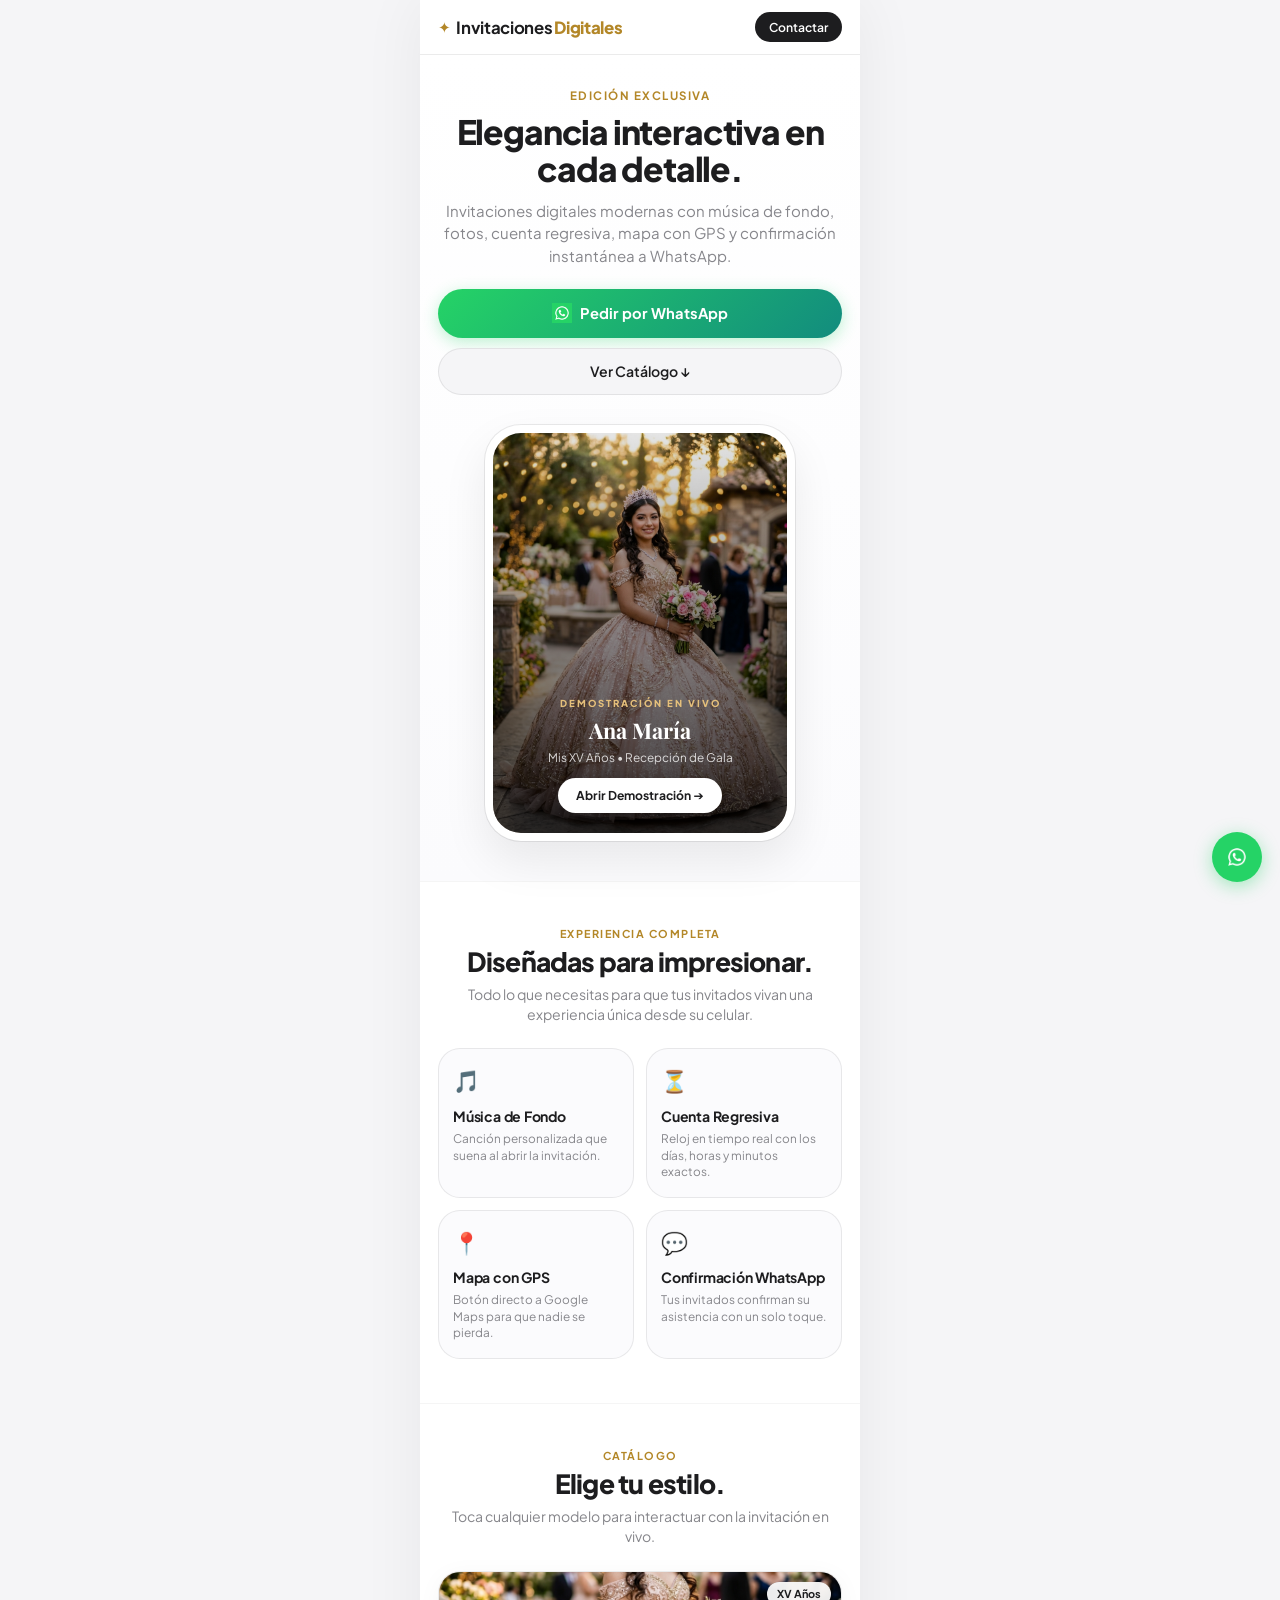
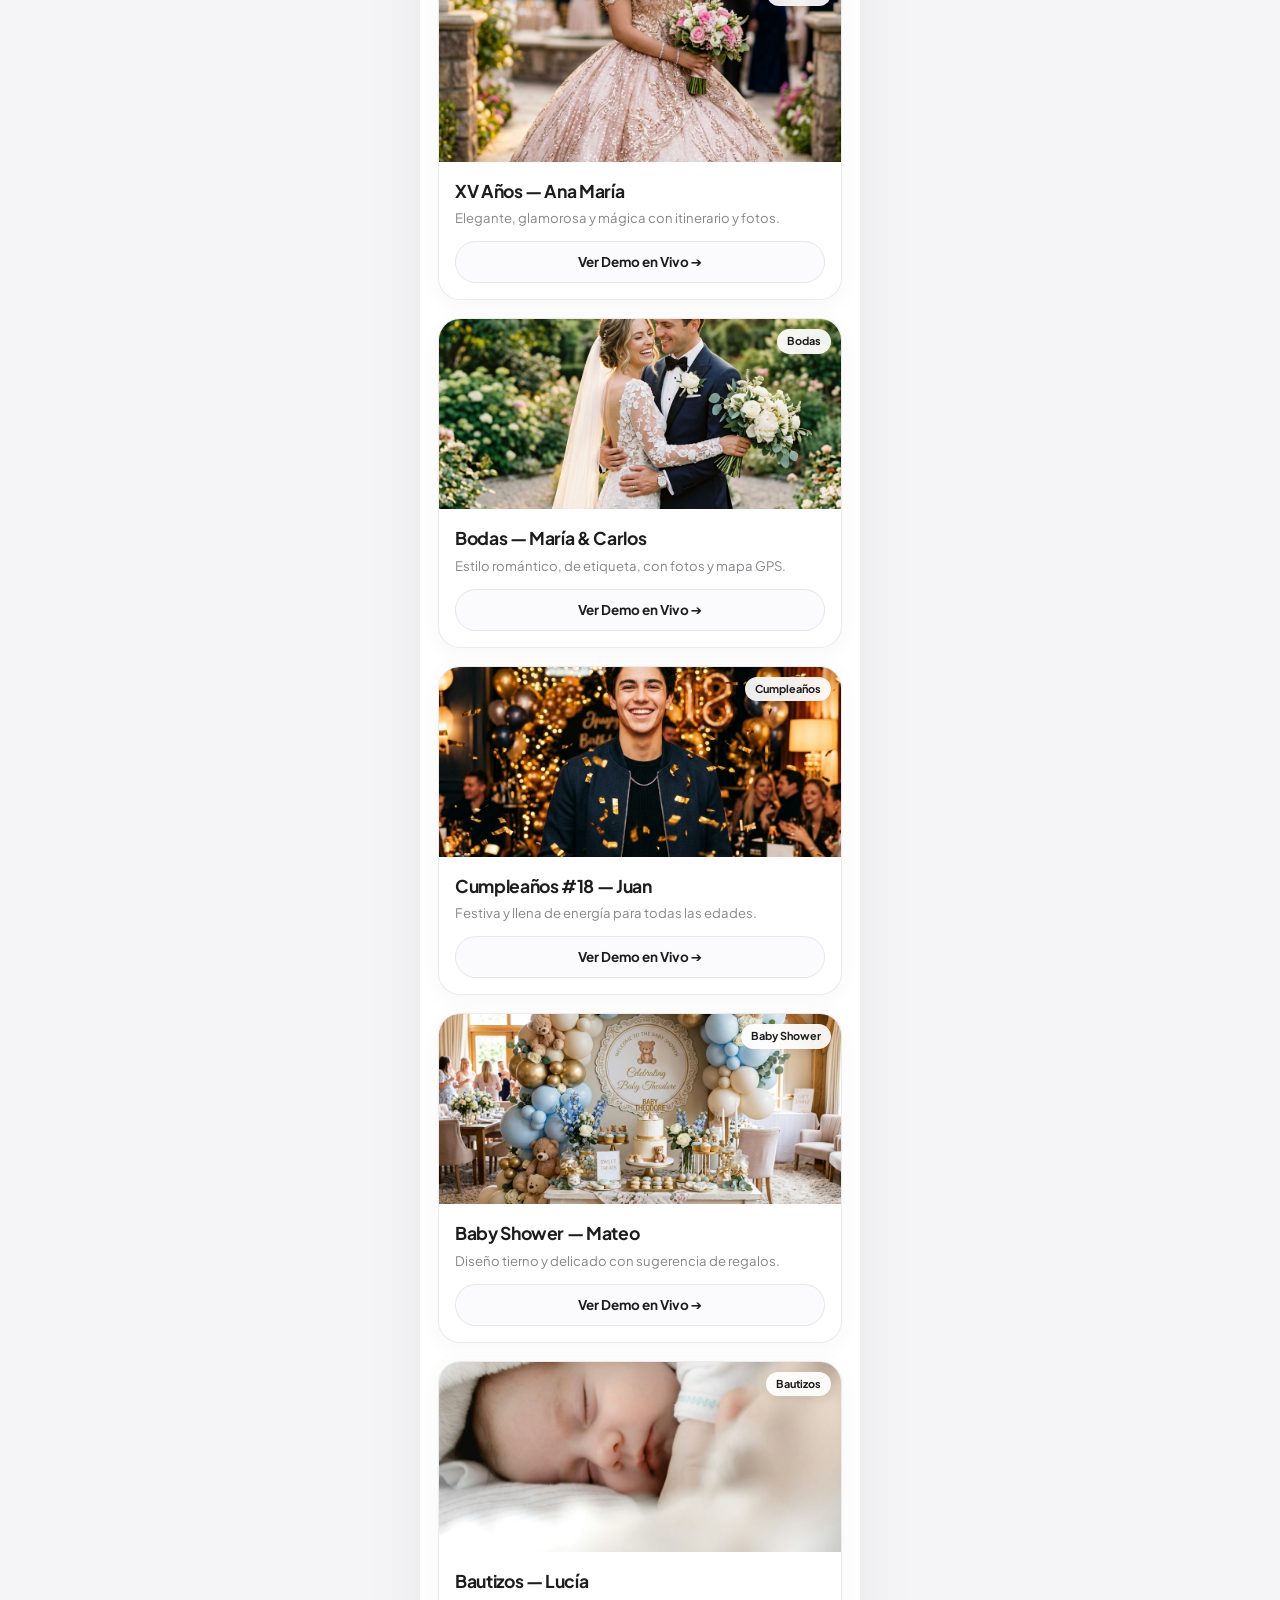
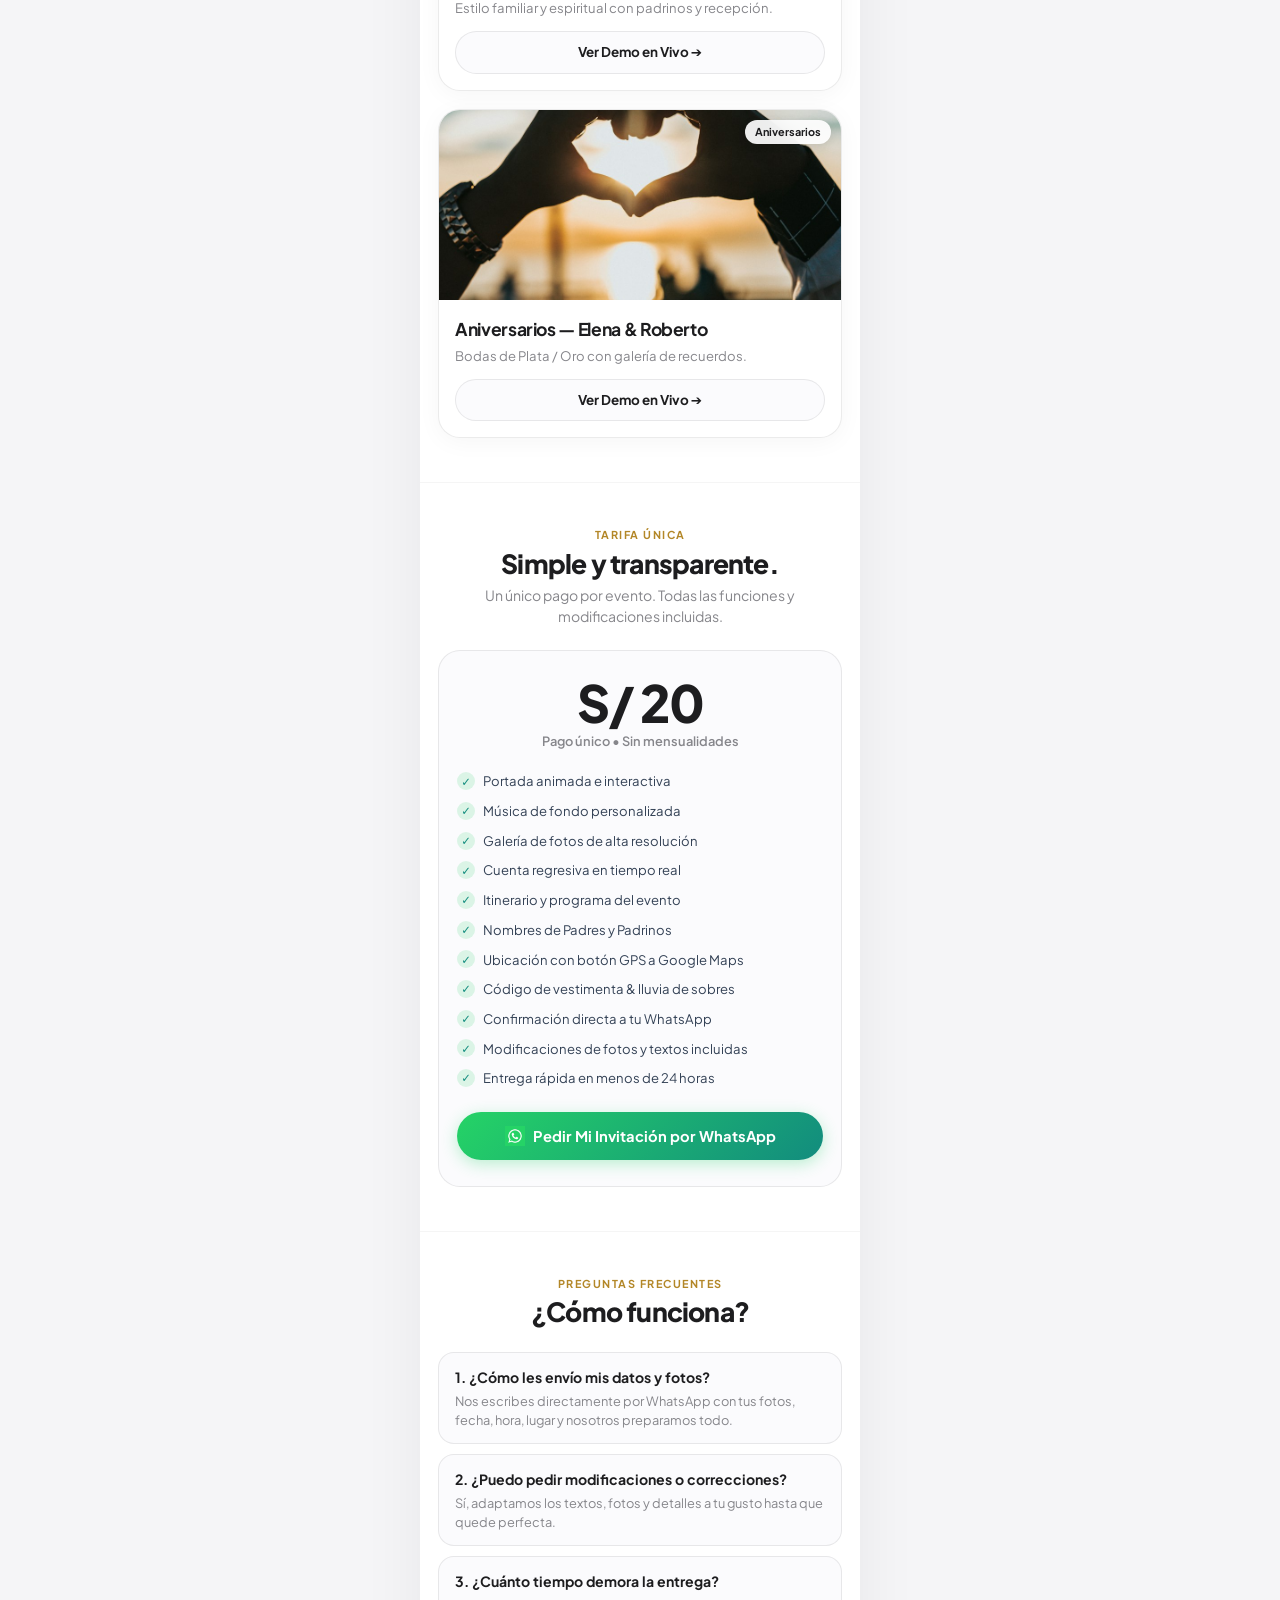
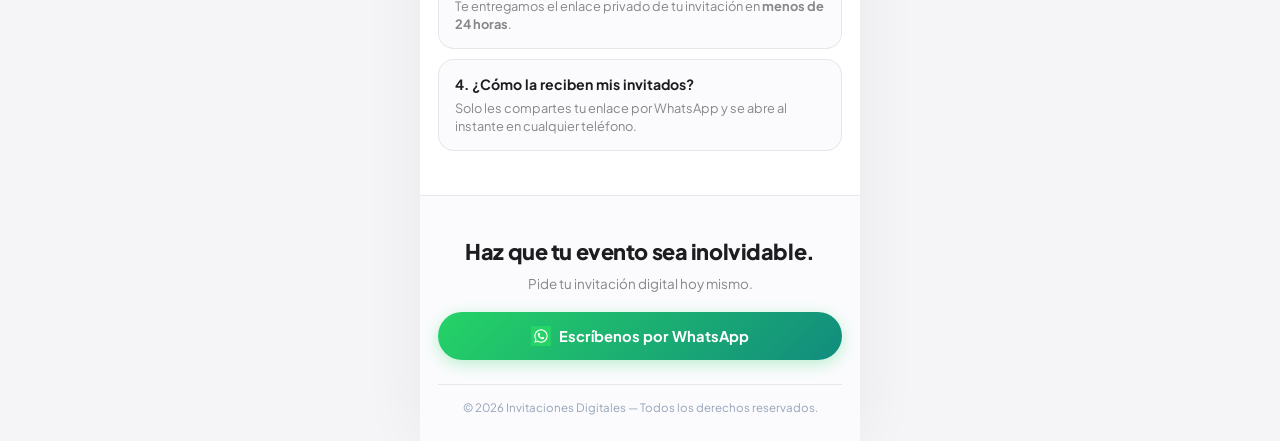
==== commit bb25737f: "Actualizacion de invitaciones (sáb 03/10/2026 19:23)" ====
--- a/index.html
+++ b/index.html
@@ -258,7 +258,7 @@
             <div class="apple-faq-stack">
                 <div class="apple-faq-item">
                     <h4>1. ¿Cómo les envío mis datos y fotos?</h4>
-                    <p>Nos escribes al WhatsApp <strong>988 799 404</strong> con tus fotos, fecha, hora, lugar y nosotros preparamos todo.</p>
+                    <p>Nos escribes directamente por WhatsApp con tus fotos, fecha, hora, lugar y nosotros preparamos todo.</p>
                 </div>
                 <div class="apple-faq-item">
                     <h4>2. ¿Puedo pedir modificaciones o correcciones?</h4>
@@ -282,7 +282,7 @@
                 <p>Pide tu invitación digital hoy mismo.</p>
                 <a href="https://wa.me/51988799404?text=Hola,%20deseo%20pedir%20mi%20invitaci%C3%B3n%20digital" target="_blank" rel="noopener noreferrer" class="apple-btn-primary">
                     <img src="whatsapp.png" alt="WhatsApp" class="apple-wa-icon">
-                    <span>Escríbenos al 988 799 404</span>
+                    <span>Escríbenos por WhatsApp</span>
                 </a>
                 <div class="apple-copyright">
                     © 2026 Invitaciones Digitales — Todos los derechos reservados.
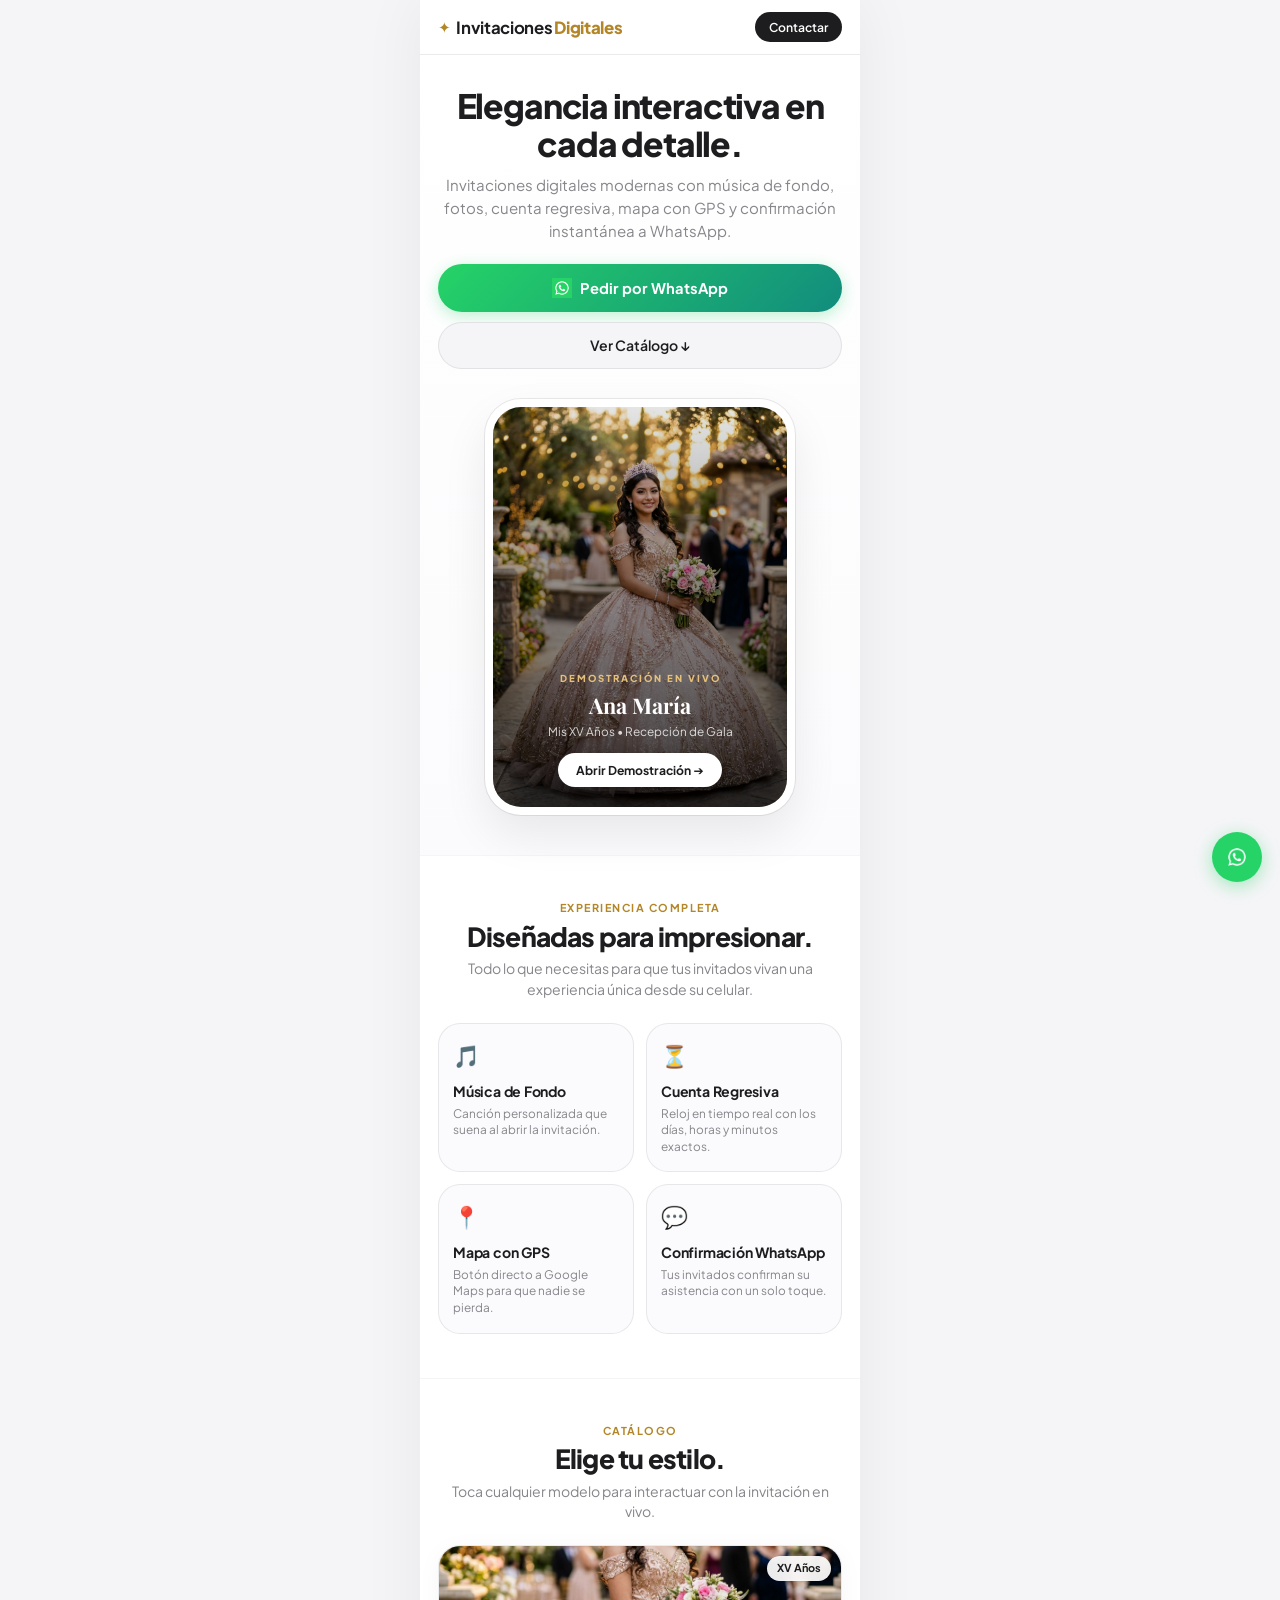
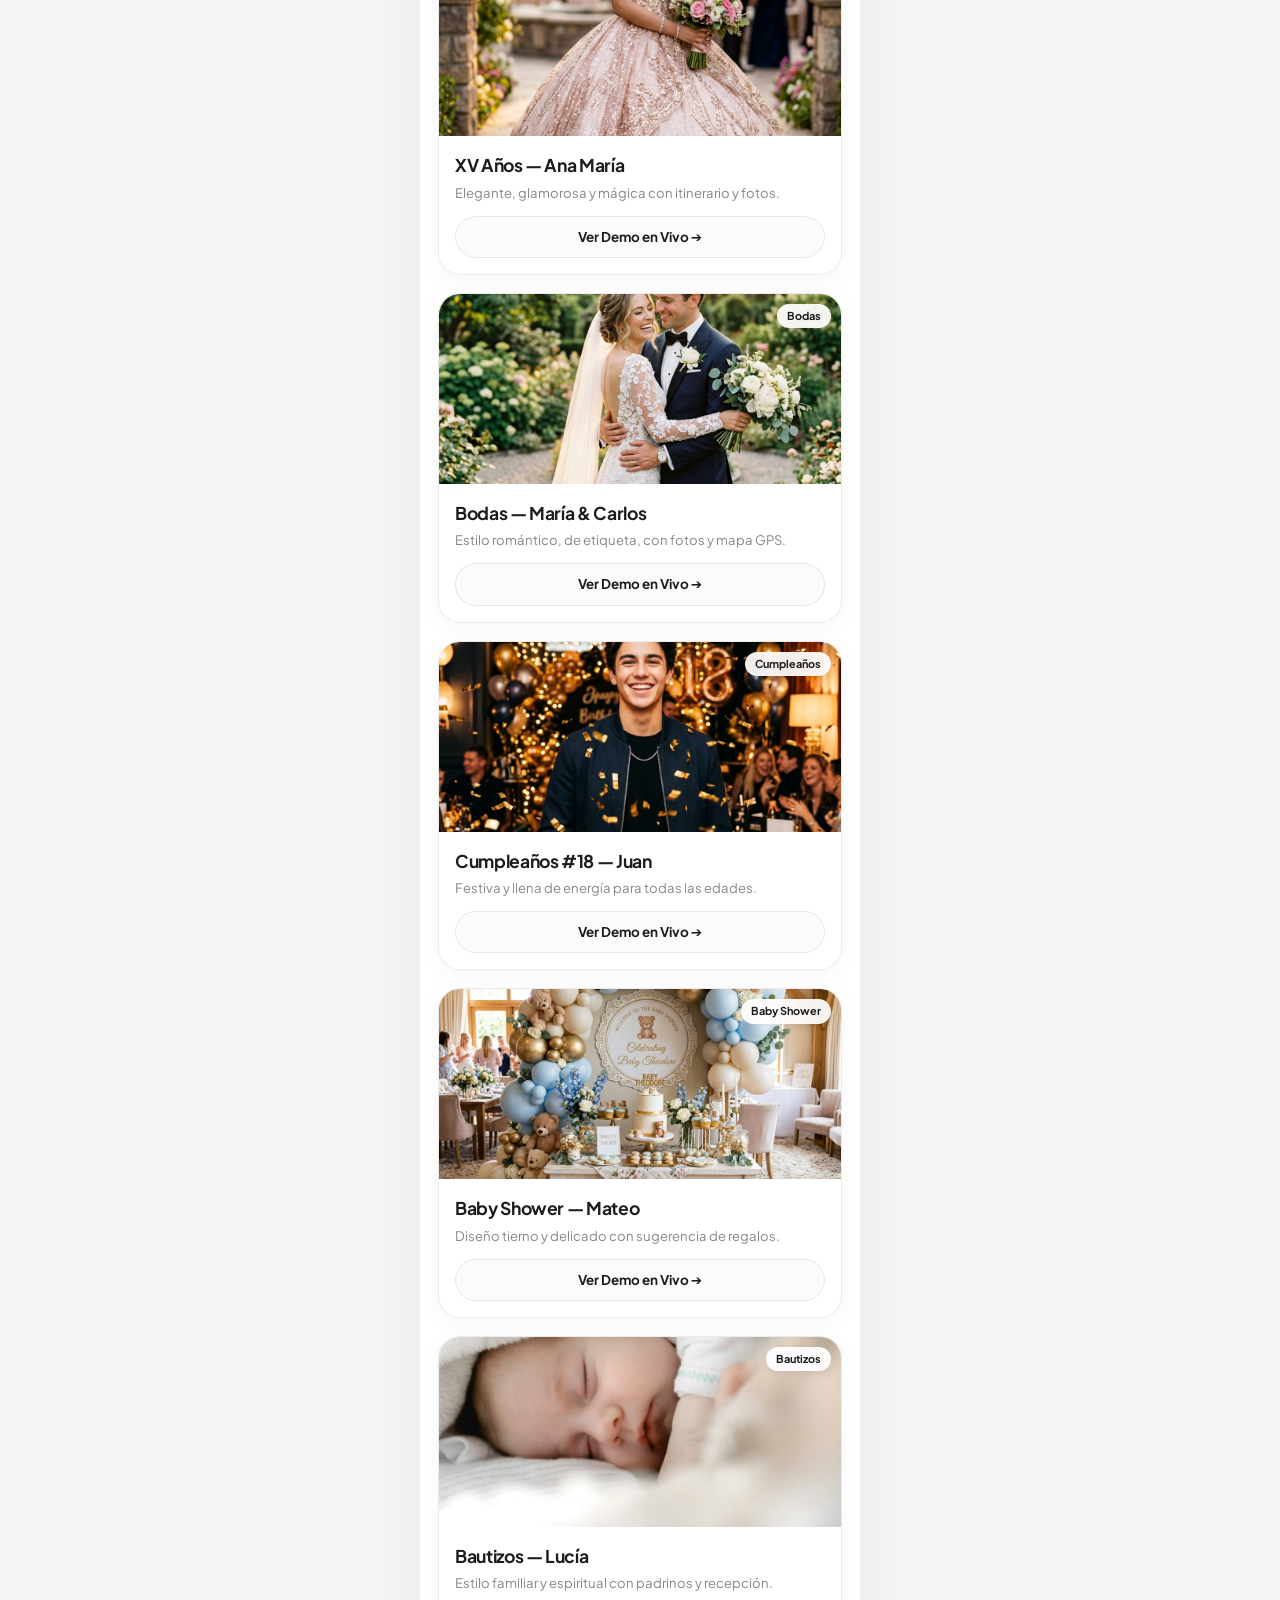
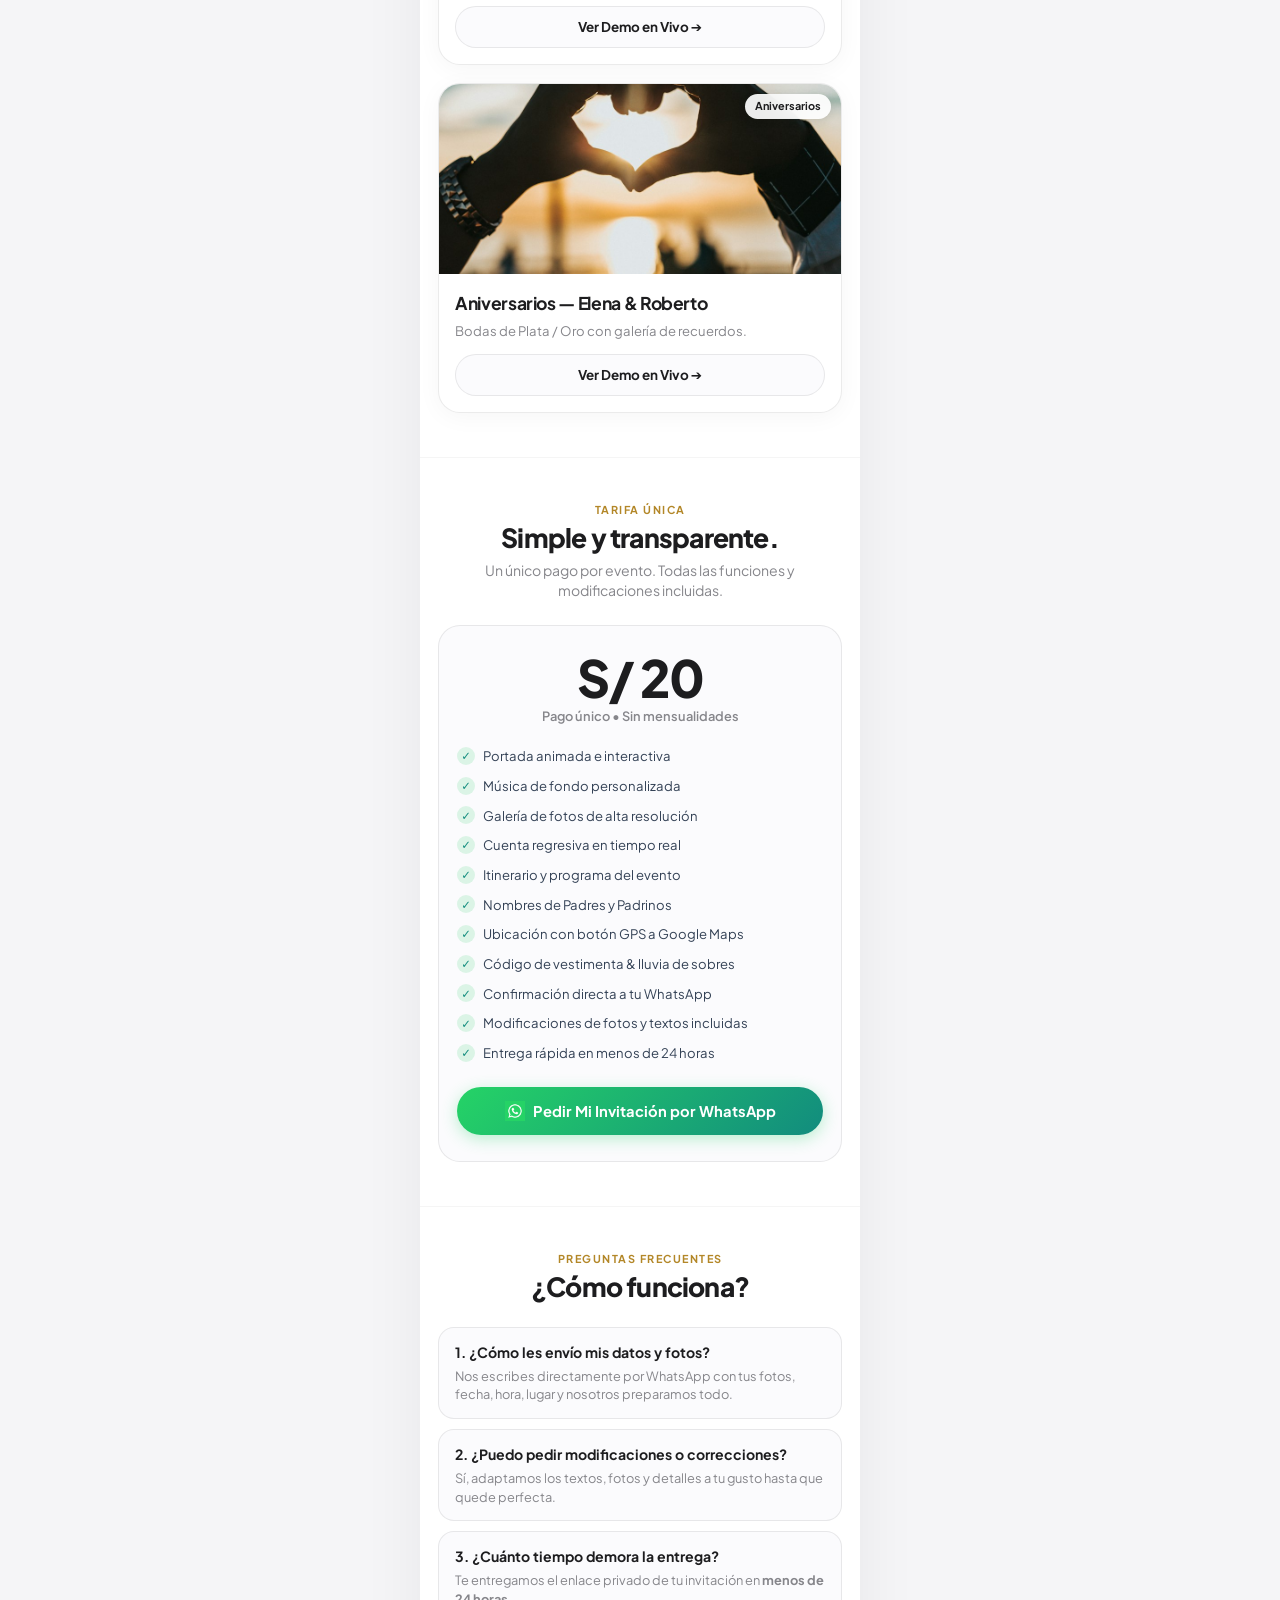
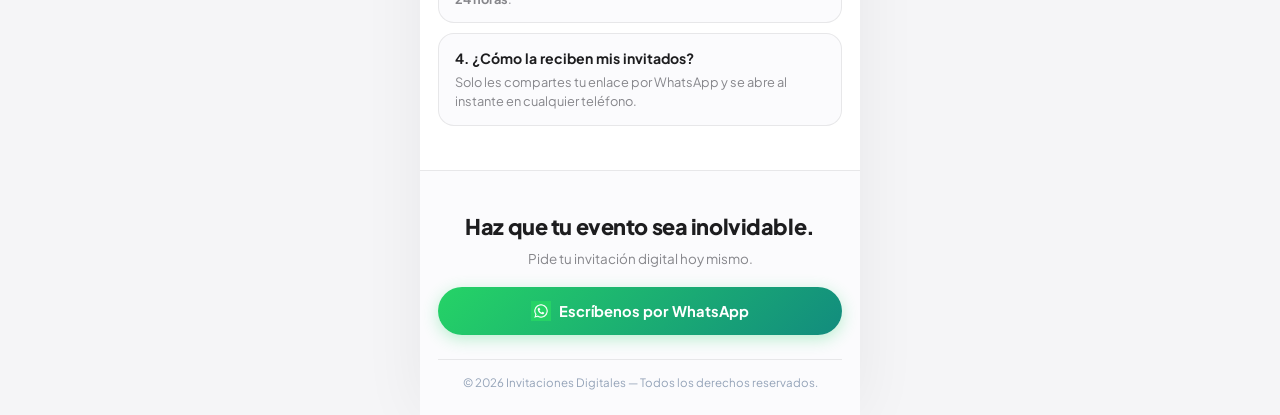
==== commit 100cb9f3: "Actualizacion de invitaciones (sáb 03/10/2026 20:30)" ====
--- a/index.html
+++ b/index.html
@@ -37,7 +37,6 @@
 
         <!-- Hero Section (Apple Light Style) -->
         <section class="apple-hero">
-            <div class="apple-hero-eyebrow">Edición Exclusiva</div>
             <h1 class="apple-hero-title">
                 Elegancia interactiva en cada detalle.
             </h1>
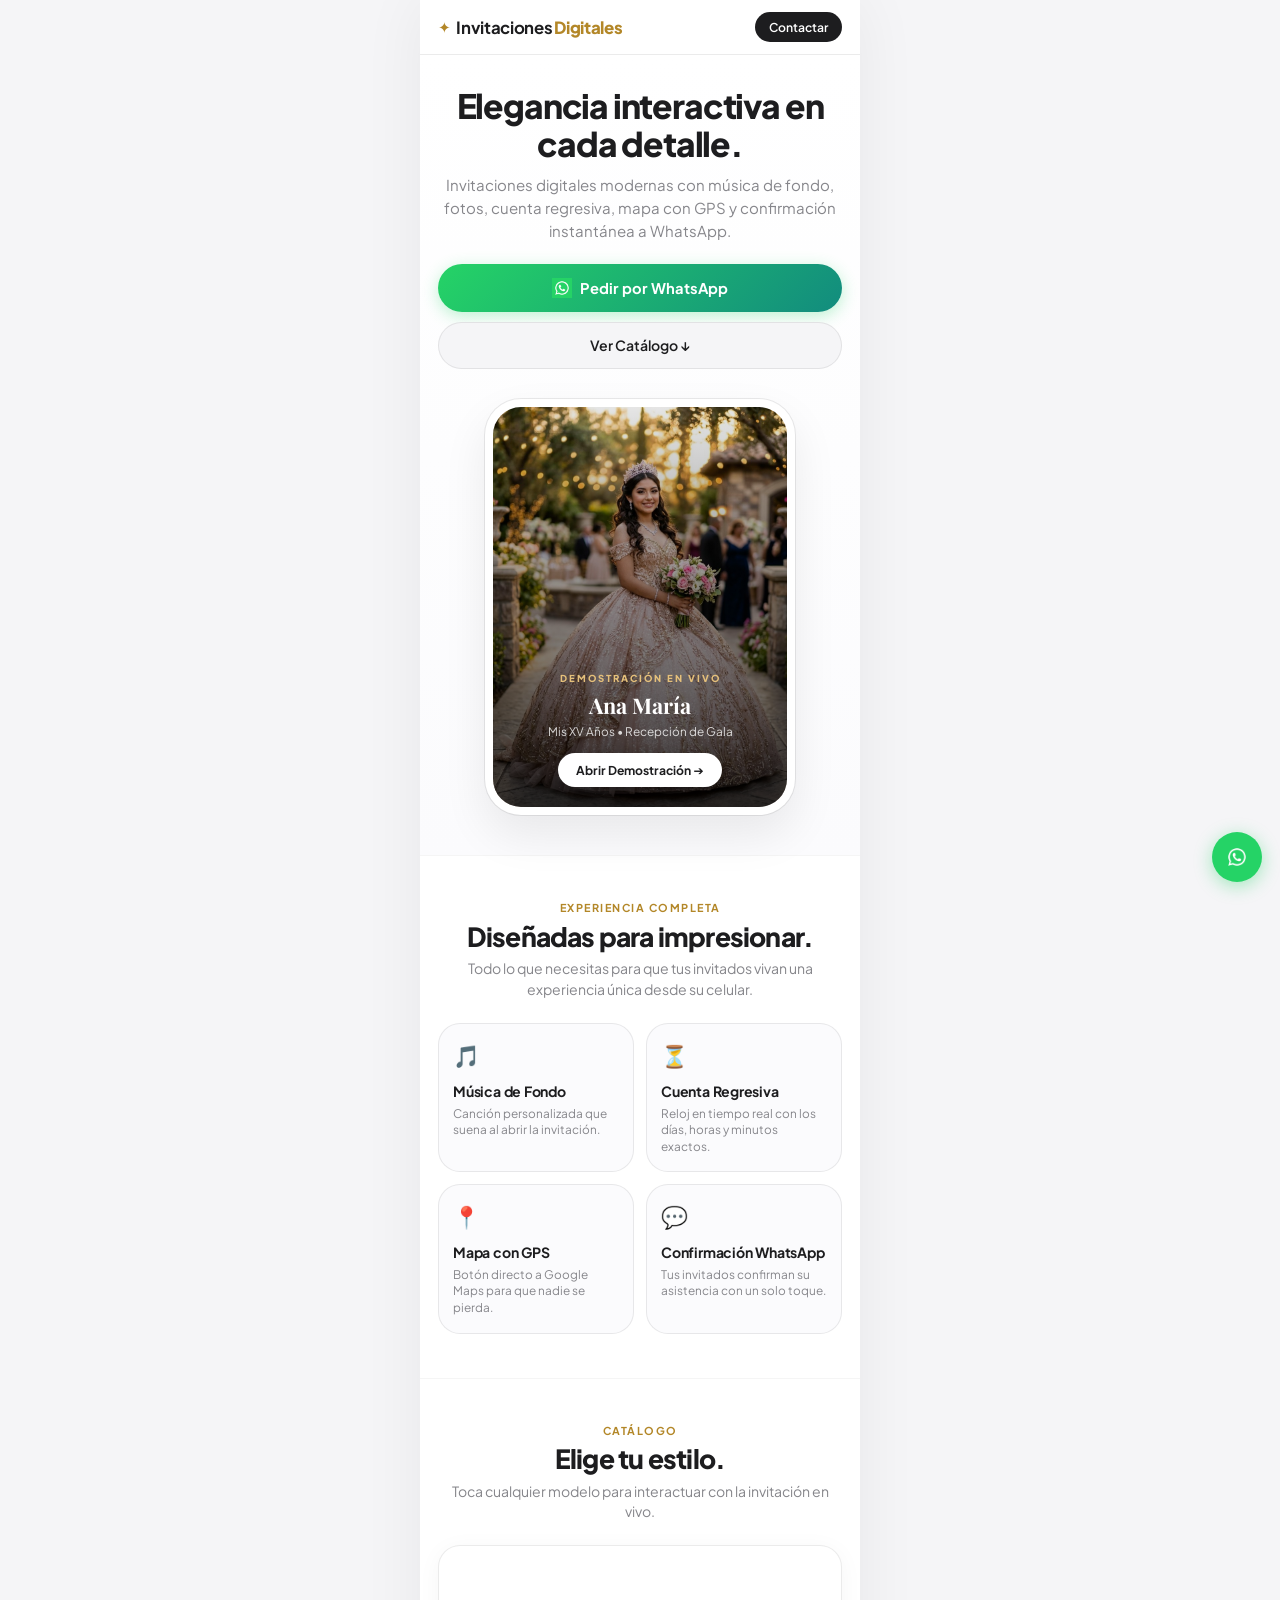
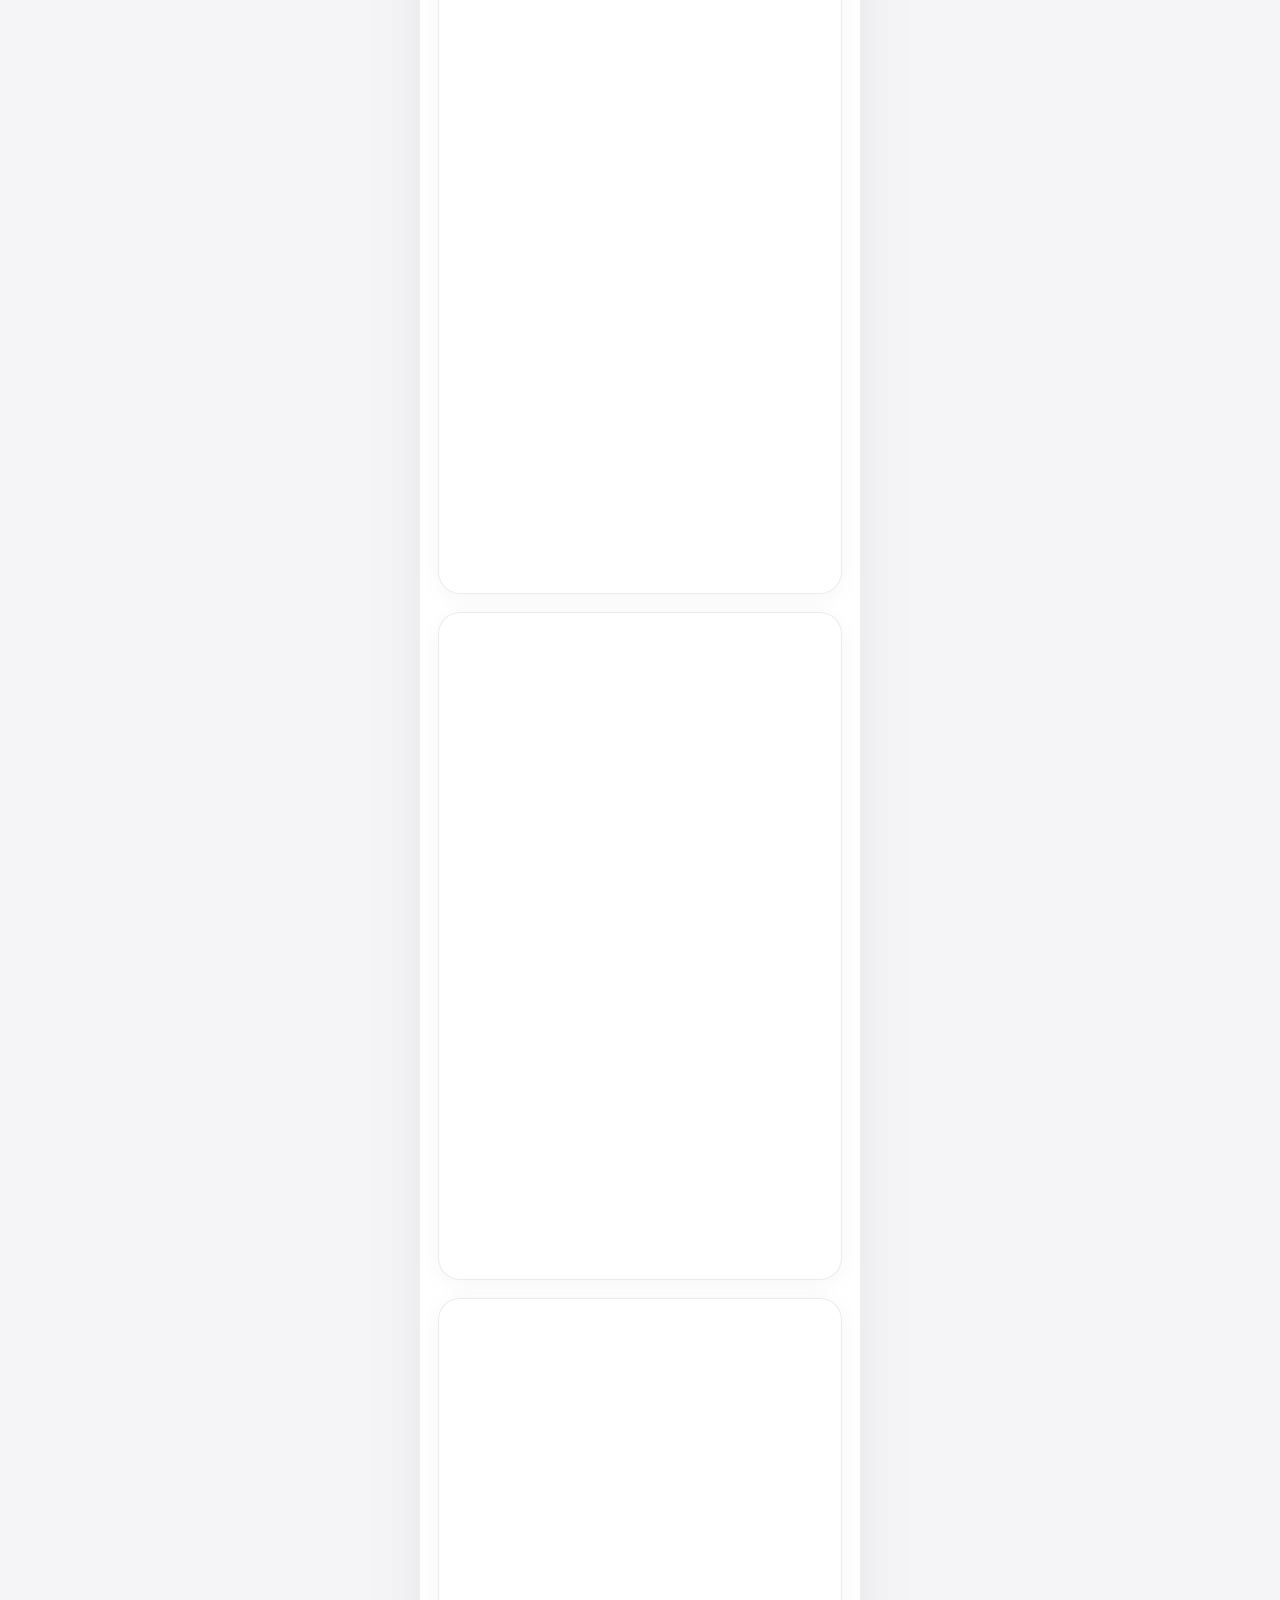
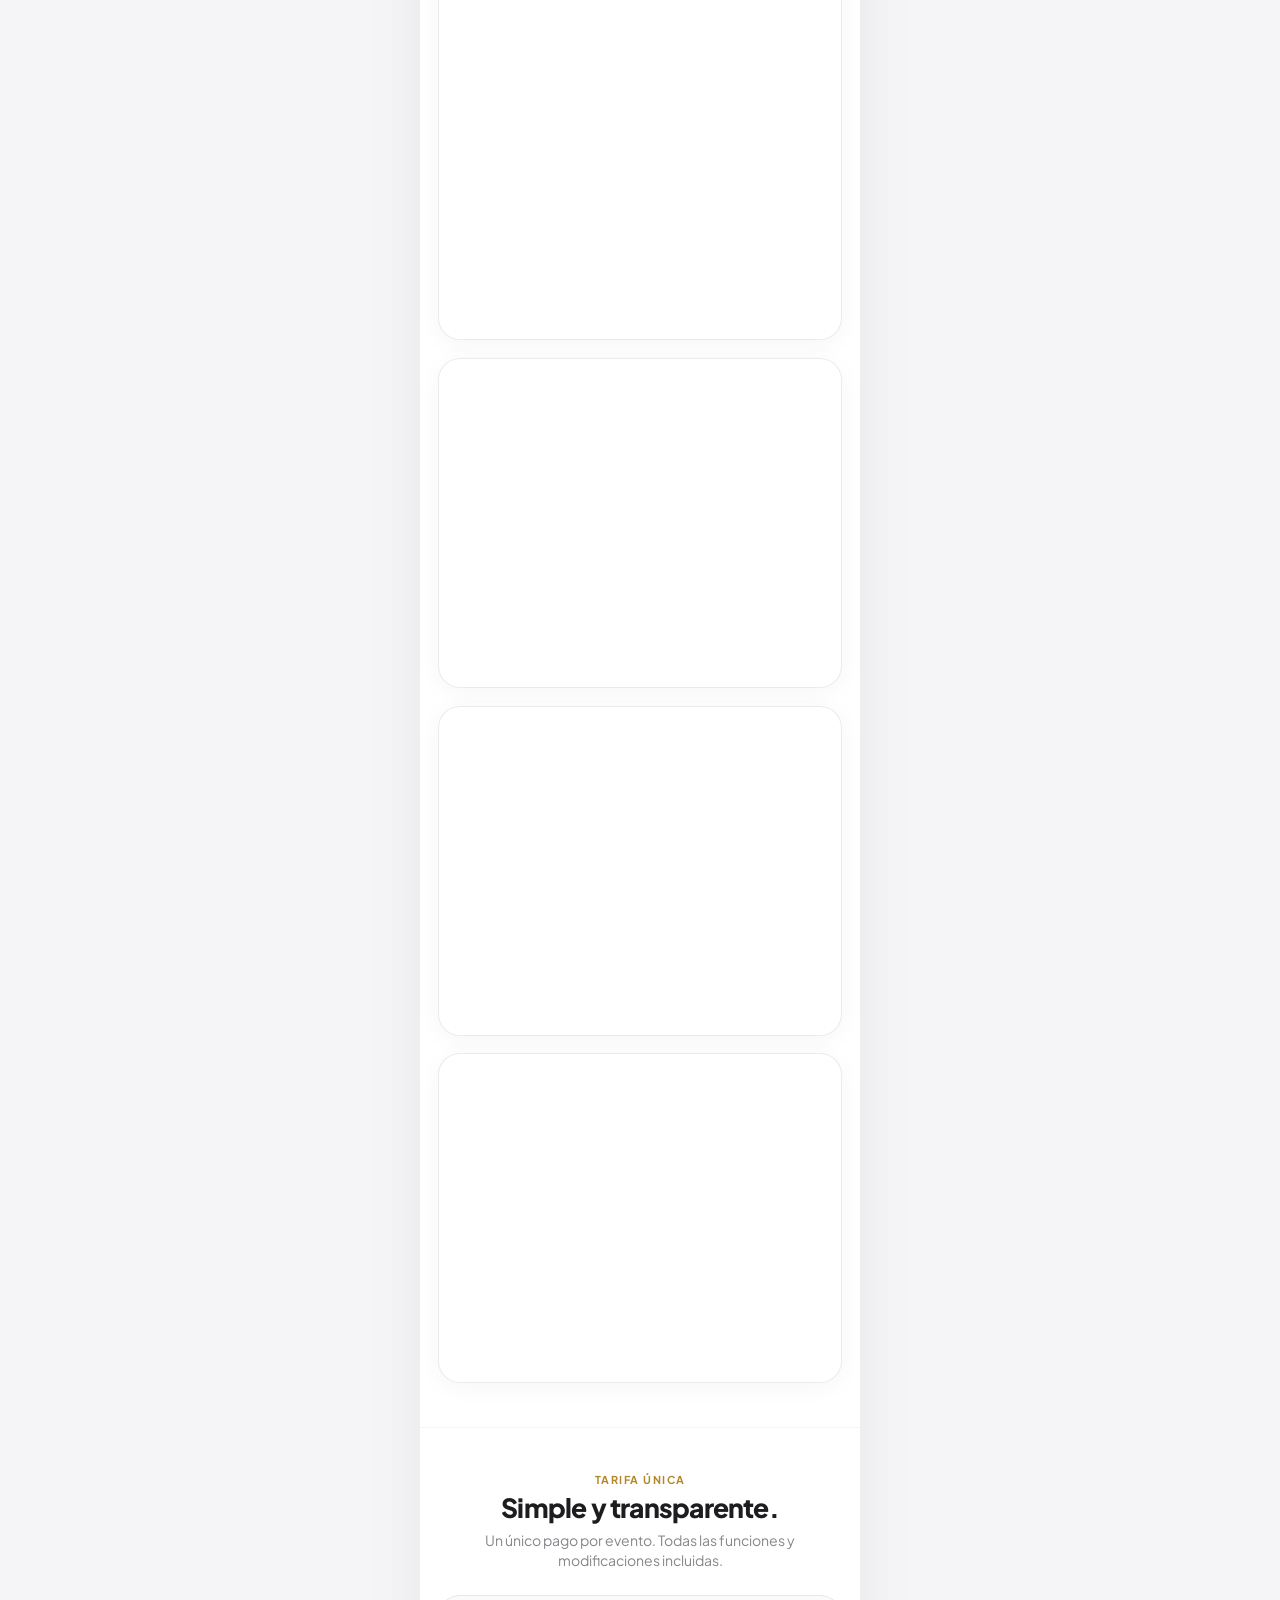
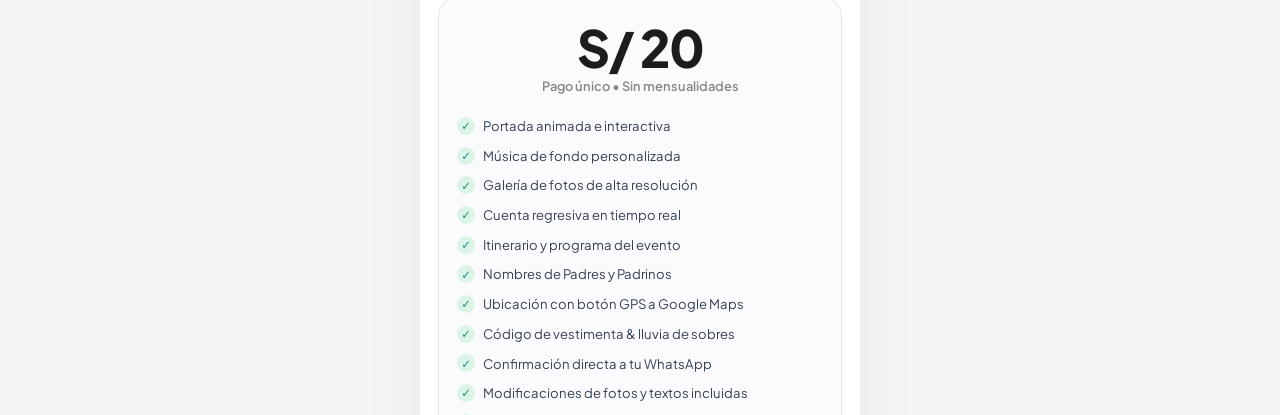
==== commit 17b9fc57: "Actualizacion de invitaciones (sáb 03/10/2026 20:36)" ====
--- a/index.html
+++ b/index.html
@@ -57,7 +57,7 @@
             <!-- Apple Clean Device Showcase -->
             <div class="apple-device-frame">
                 <div class="apple-device-screen">
-                    <img src="demos/xv-anos/imagenes/hero.jpg" alt="Demostración Invitación" class="apple-screen-img">
+                    <img src="demos/xv-anos/imagenes/hero.jpg" alt="Demostración Invitación" class="apple-screen-img" fetchpriority="high" decoding="async">
                     <div class="apple-screen-overlay"></div>
                     
                     <div class="apple-card-content">
@@ -122,7 +122,7 @@
                 <!-- Demo 1: XV Años -->
                 <div class="apple-product-card">
                     <div class="apple-card-media">
-                        <img src="demos/xv-anos/imagenes/hero.jpg" alt="XV Años" loading="lazy">
+                        <img src="demos/xv-anos/imagenes/hero.jpg" alt="XV Años" loading="lazy" decoding="async">
                         <span class="apple-tag">XV Años</span>
                     </div>
                     <div class="apple-card-info">
@@ -137,7 +137,7 @@
                 <!-- Demo 2: Boda -->
                 <div class="apple-product-card">
                     <div class="apple-card-media">
-                        <img src="demos/boda/imagenes/hero.jpg" alt="Boda" loading="lazy">
+                        <img src="demos/boda/imagenes/hero.jpg" alt="Boda" loading="lazy" decoding="async">
                         <span class="apple-tag">Bodas</span>
                     </div>
                     <div class="apple-card-info">
@@ -152,7 +152,7 @@
                 <!-- Demo 3: Cumpleaños -->
                 <div class="apple-product-card">
                     <div class="apple-card-media">
-                        <img src="demos/cumpleanos/imagenes/hero.jpg" alt="Cumpleaños" loading="lazy">
+                        <img src="demos/cumpleanos/imagenes/hero.jpg" alt="Cumpleaños" loading="lazy" decoding="async">
                         <span class="apple-tag">Cumpleaños</span>
                     </div>
                     <div class="apple-card-info">
@@ -167,7 +167,7 @@
                 <!-- Demo 4: Baby Shower -->
                 <div class="apple-product-card">
                     <div class="apple-card-media">
-                        <img src="demos/babyshower/imagenes/hero.jpg" alt="Baby Shower" loading="lazy">
+                        <img src="demos/babyshower/imagenes/hero.jpg" alt="Baby Shower" loading="lazy" decoding="async">
                         <span class="apple-tag">Baby Shower</span>
                     </div>
                     <div class="apple-card-info">
@@ -182,7 +182,7 @@
                 <!-- Demo 5: Bautizo -->
                 <div class="apple-product-card">
                     <div class="apple-card-media">
-                        <img src="demos/bautizo/imagenes/hero.jpg" alt="Bautizos" loading="lazy">
+                        <img src="demos/bautizo/imagenes/hero.jpg" alt="Bautizos" loading="lazy" decoding="async">
                         <span class="apple-tag">Bautizos</span>
                     </div>
                     <div class="apple-card-info">
@@ -197,7 +197,7 @@
                 <!-- Demo 6: Aniversario -->
                 <div class="apple-product-card">
                     <div class="apple-card-media">
-                        <img src="demos/aniversario/imagenes/hero.jpg" alt="Aniversarios" loading="lazy">
+                        <img src="demos/aniversario/imagenes/hero.jpg" alt="Aniversarios" loading="lazy" decoding="async">
                         <span class="apple-tag">Aniversarios</span>
                     </div>
                     <div class="apple-card-info">
--- a/landing.css
+++ b/landing.css
@@ -374,6 +374,9 @@
     overflow: hidden;
     box-shadow: var(--apple-shadow);
     transition: transform 0.2s ease, box-shadow 0.2s ease;
+    content-visibility: auto;
+    contain-intrinsic-size: 320px;
+    will-change: transform;
 }
 
 .apple-product-card:hover {
